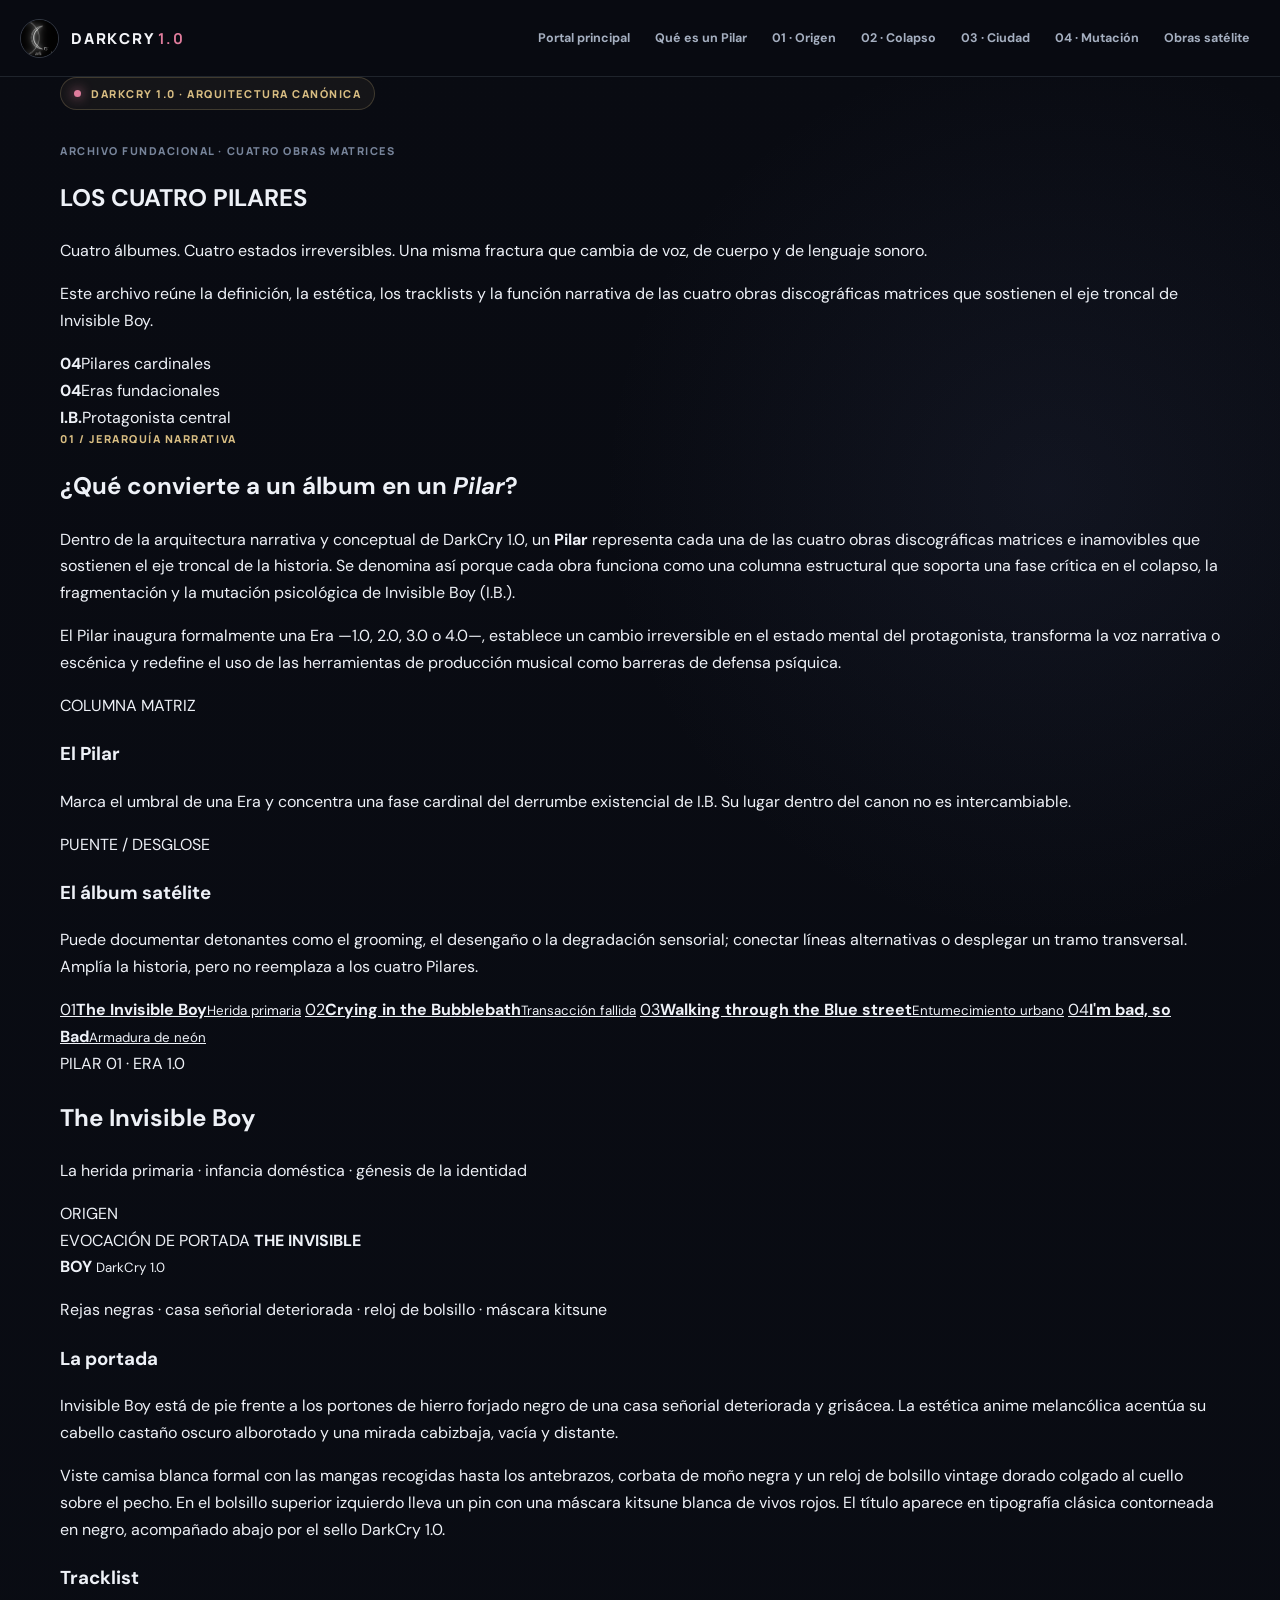
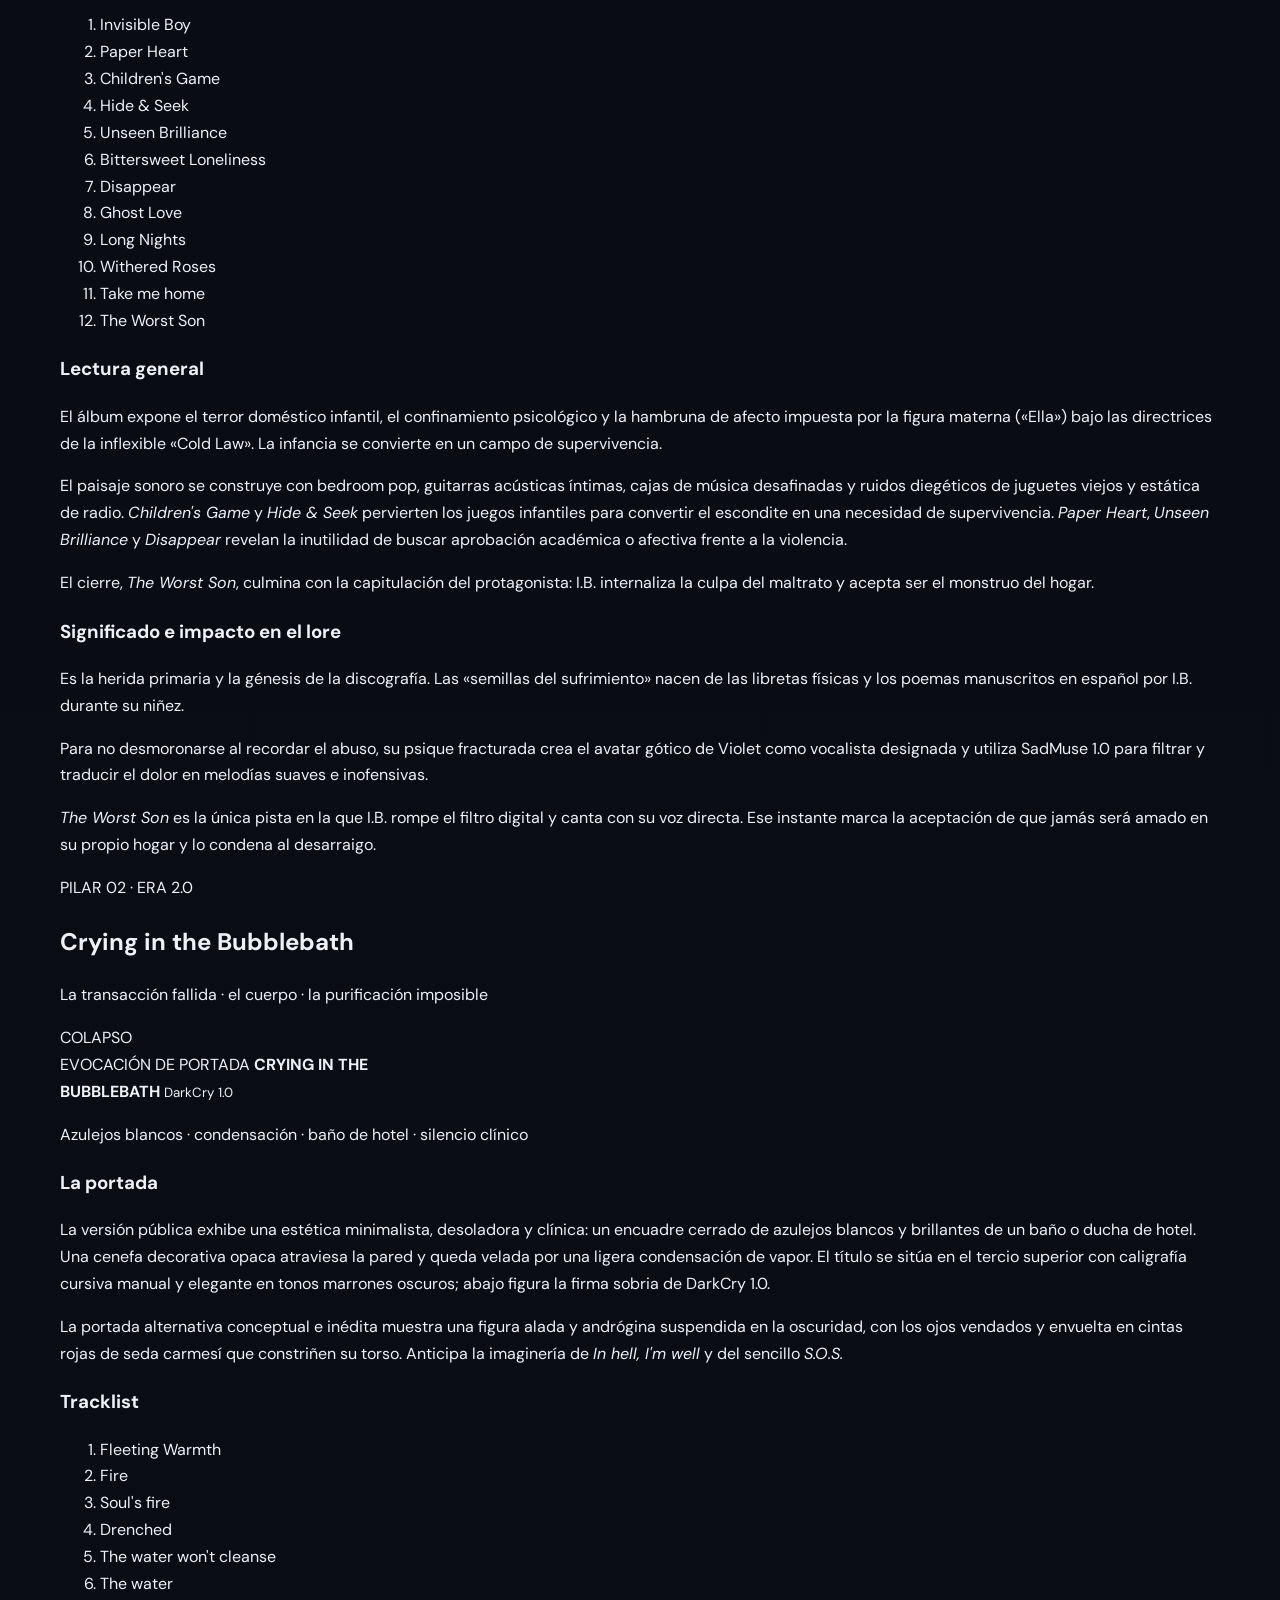
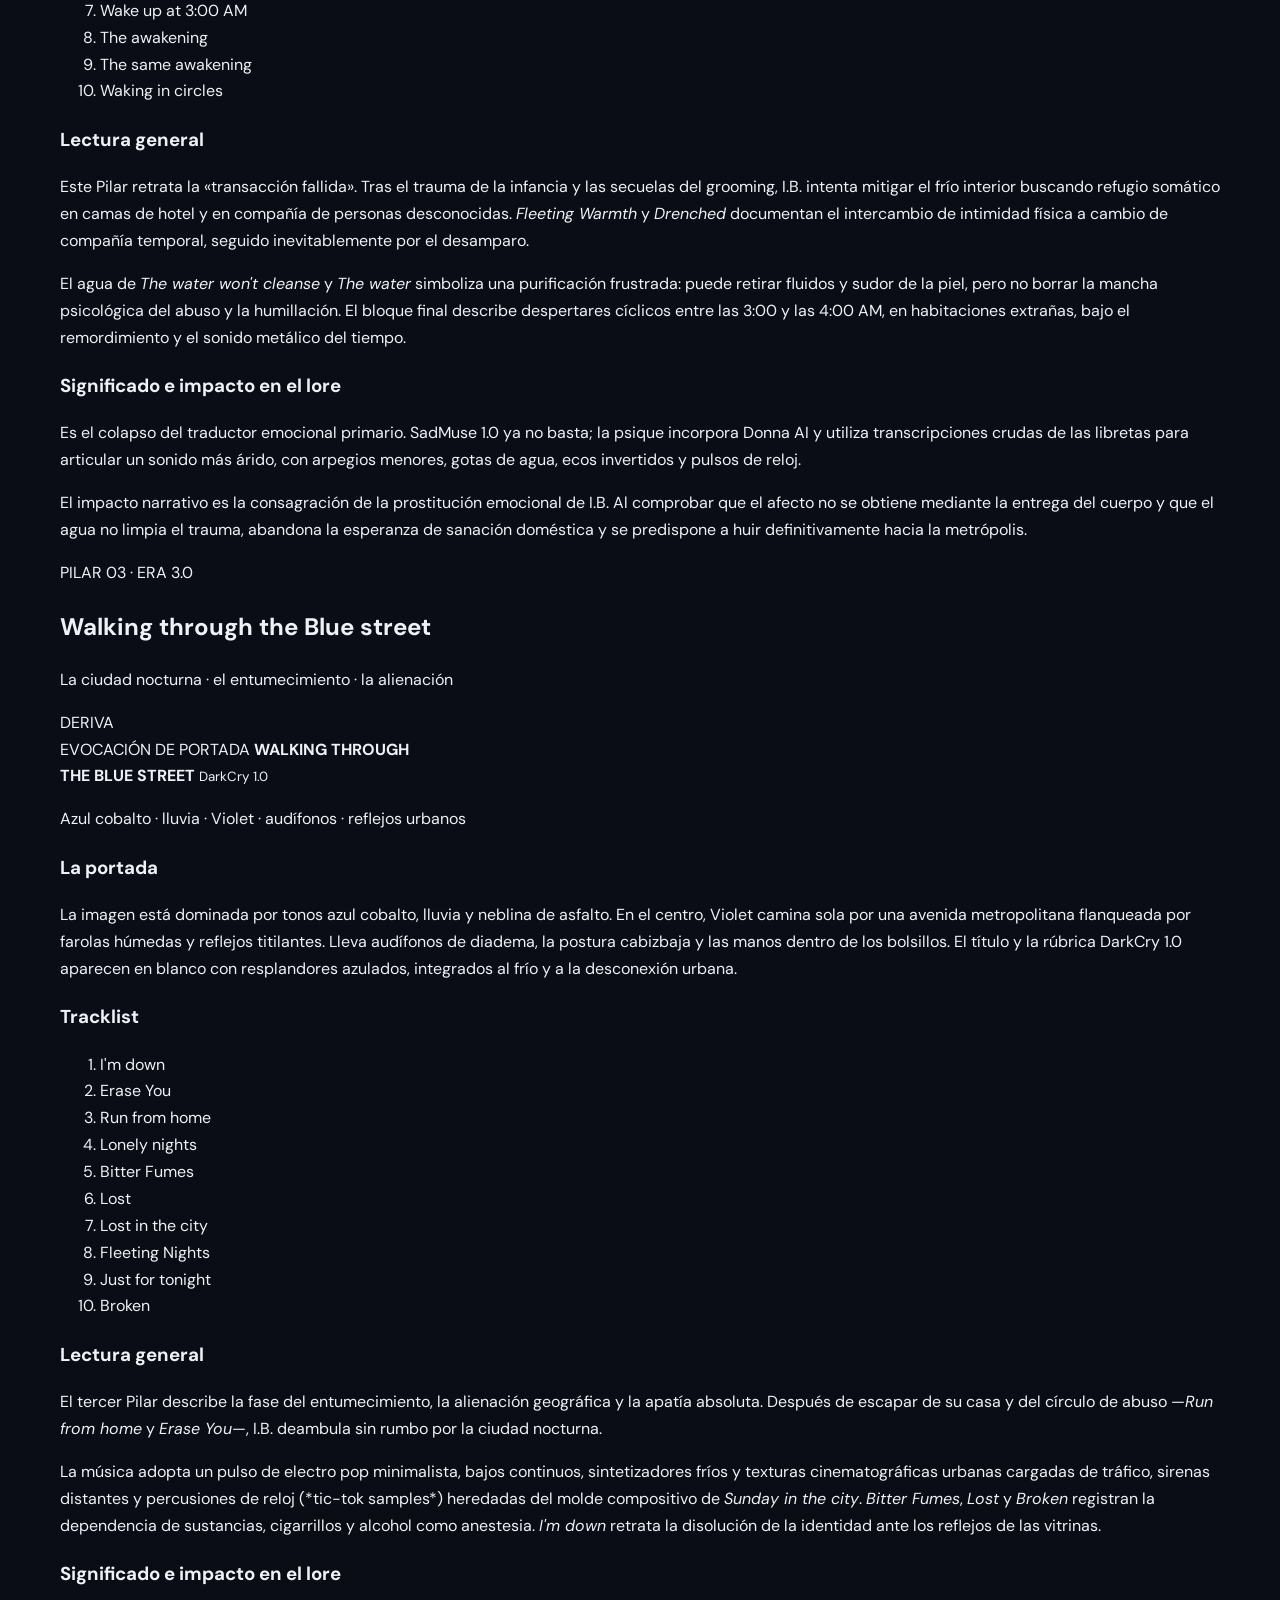
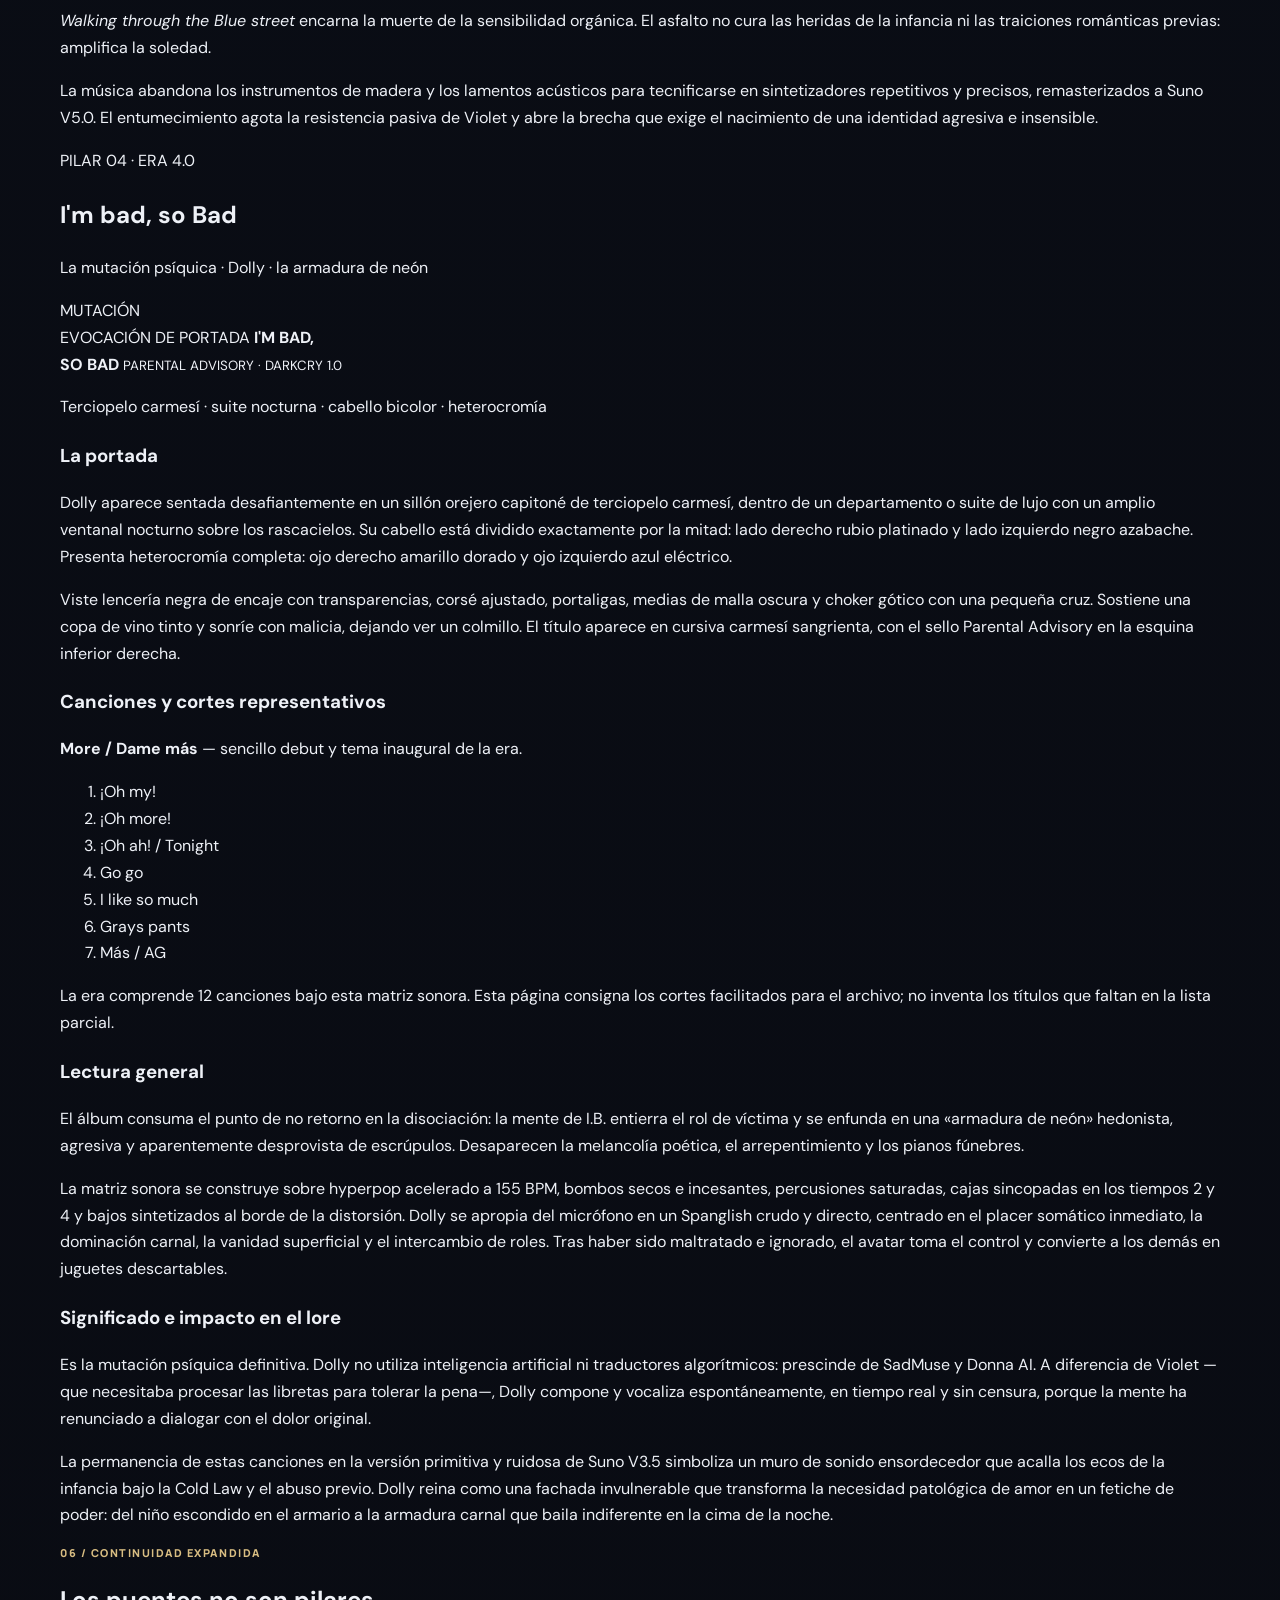
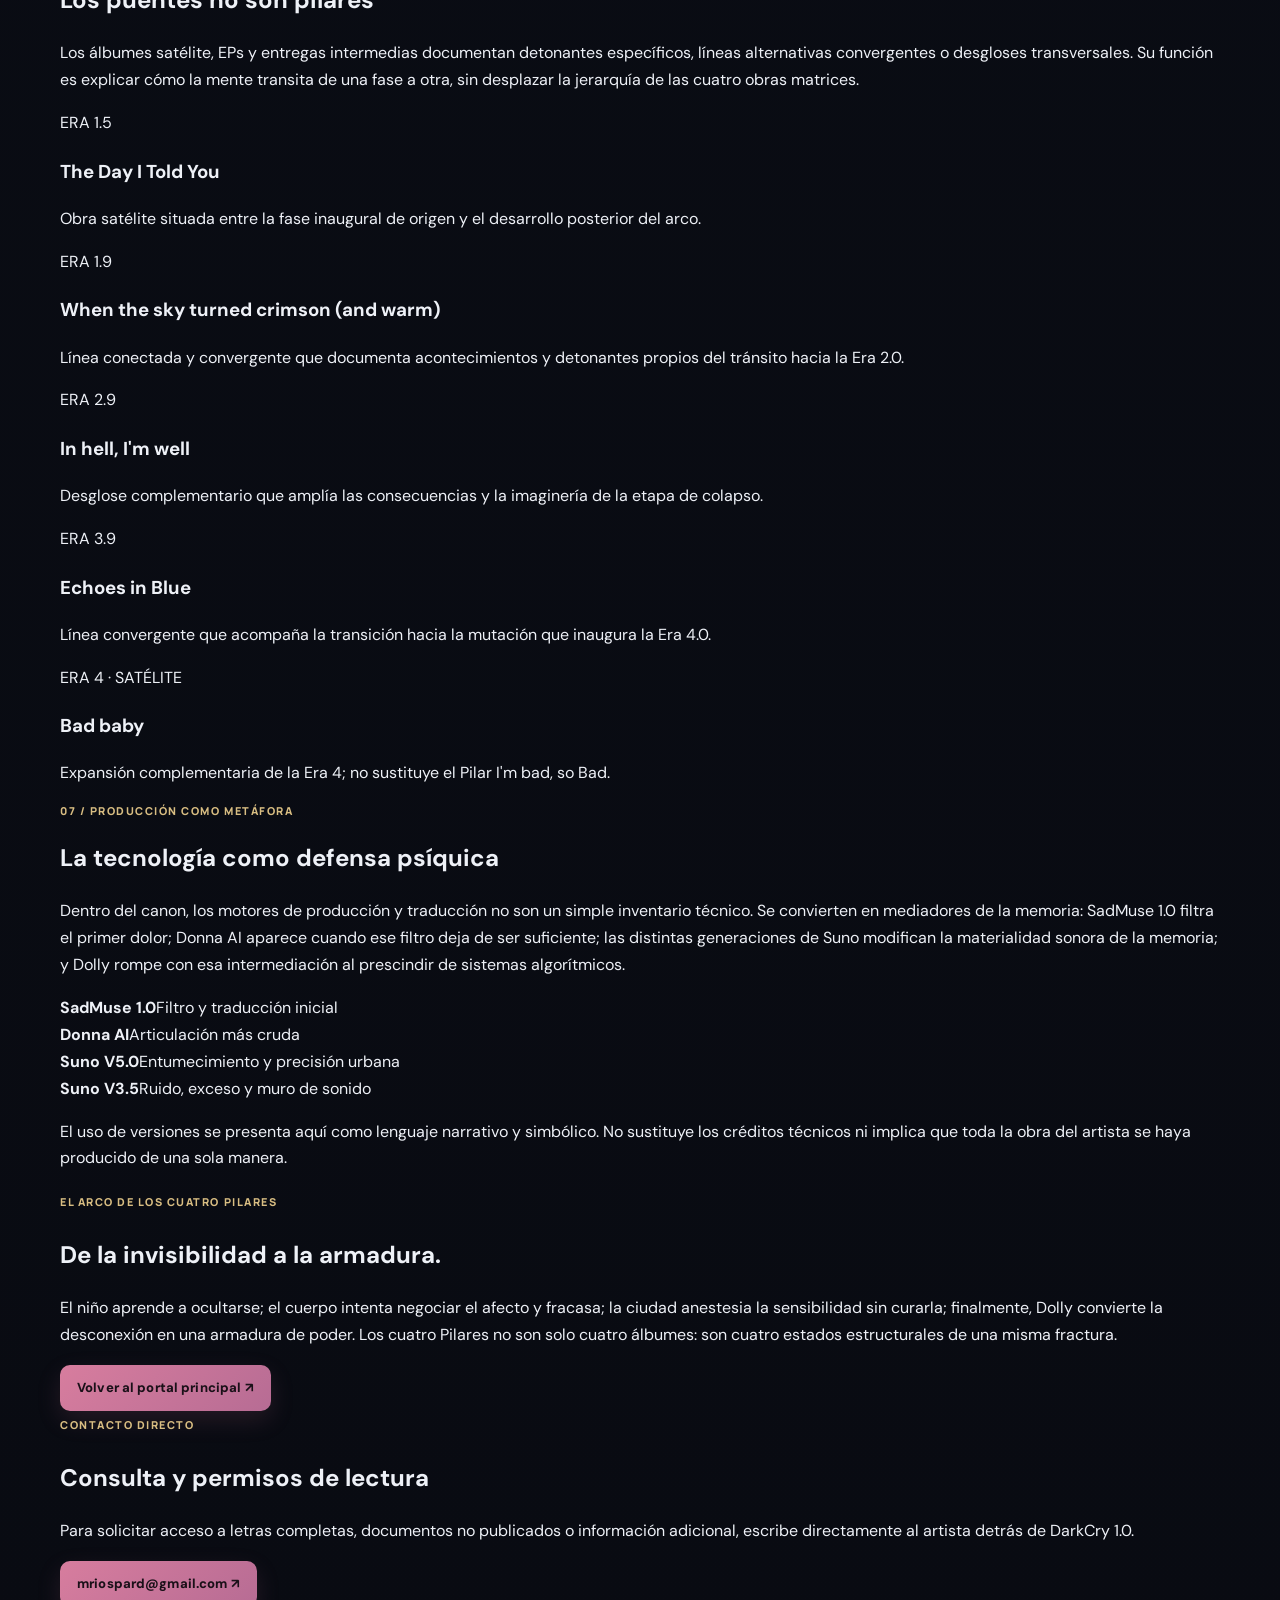
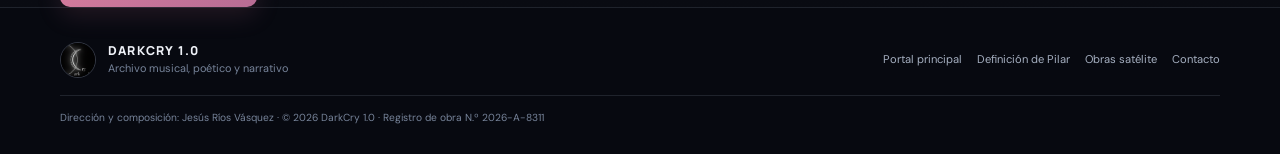
==== pilares.html @ 600b0dcd "Publish detailed editorial archive of the four DarkCry pillars" ====
<!doctype html>
<html lang="es">
<head>
  <meta charset="utf-8">
  <meta name="viewport" content="width=device-width, initial-scale=1">
  <meta name="theme-color" content="#090b12">
  <title>Los cuatro Pilares — DarkCry 1.0</title>
  <meta name="description" content="Archivo canónico de los cuatro Pilares de DarkCry 1.0: The Invisible Boy, Crying in the Bubblebath, Walking through the Blue street e I'm bad, so Bad.">
  <meta name="author" content="DarkCry 1.0">
  <meta name="robots" content="index, follow">
  <link rel="canonical" href="https://darkcry10.github.io/pilares.html">
  <link rel="icon" type="image/png" href="assets/DCX Logo.png">
  <link rel="preconnect" href="https://fonts.googleapis.com">
  <link rel="preconnect" href="https://fonts.gstatic.com" crossorigin>
  <link href="https://fonts.googleapis.com/css2?family=DM+Sans:wght@400;500;600;700&family=Manrope:wght@400;500;600;700;800&family=Playfair+Display:wght@500;600;700&display=swap" rel="stylesheet">
  <link rel="stylesheet" href="styles.css">
</head>
<body class="pillars-document">
  <a class="skip-link" href="#contenido">Saltar al contenido</a>
  <header class="site-header">
    <div class="site-header__inner">
      <a class="brand" href="index.html#inicio" aria-label="DarkCry 1.0 — inicio">
        <img src="assets/DCX Logo.png" alt="" class="brand__mark">
        <span class="brand__wordmark">DARKCRY <strong>1.0</strong></span>
      </a>
      <nav class="site-nav pillars-nav" aria-label="Navegación de los Pilares">
        <a href="index.html">Portal principal</a>
        <a href="#definicion">Qué es un Pilar</a>
        <a href="#pilar-01">01 · Origen</a>
        <a href="#pilar-02">02 · Colapso</a>
        <a href="#pilar-03">03 · Ciudad</a>
        <a href="#pilar-04">04 · Mutación</a>
        <a href="#satellites">Obras satélite</a>
      </nav>
    </div>
  </header>

  <main id="contenido">
    <section class="pillars-hero">
      <div class="page-shell">
        <div class="eyebrow"><span class="eyebrow__dot"></span> DARKCRY 1.0 · ARQUITECTURA CANÓNICA</div>
        <p class="hero__overline">ARCHIVO FUNDACIONAL · CUATRO OBRAS MATRICES</p>
        <h1>LOS CUATRO <span>PILARES</span></h1>
        <p class="pillars-hero__lead">Cuatro álbumes. Cuatro estados irreversibles. Una misma fractura que cambia de voz, de cuerpo y de lenguaje sonoro.</p>
        <p class="pillars-hero__sub">Este archivo reúne la definición, la estética, los tracklists y la función narrativa de las cuatro obras discográficas matrices que sostienen el eje troncal de Invisible Boy.</p>
        <div class="pillars-hero__stats">
          <div><strong>04</strong><span>Pilares cardinales</span></div>
          <div><strong>04</strong><span>Eras fundacionales</span></div>
          <div><strong>I.B.</strong><span>Protagonista central</span></div>
        </div>
      </div>
    </section>

    <div class="page-shell">
      <section class="pillar-definition" id="definicion">
        <div class="section-kicker">01 / JERARQUÍA NARRATIVA</div>
        <div class="pillar-definition__grid">
          <div>
            <h2>¿Qué convierte a un álbum en un <em>Pilar</em>?</h2>
          </div>
          <div>
            <p>Dentro de la arquitectura narrativa y conceptual de DarkCry 1.0, un <strong>Pilar</strong> representa cada una de las cuatro obras discográficas matrices e inamovibles que sostienen el eje troncal de la historia. Se denomina así porque cada obra funciona como una columna estructural que soporta una fase crítica en el colapso, la fragmentación y la mutación psicológica de Invisible Boy (I.B.).</p>
            <p>El Pilar inaugura formalmente una Era —1.0, 2.0, 3.0 o 4.0—, establece un cambio irreversible en el estado mental del protagonista, transforma la voz narrativa o escénica y redefine el uso de las herramientas de producción musical como barreras de defensa psíquica.</p>
          </div>
        </div>
        <div class="pillar-definition__comparison">
          <article>
            <span class="pillar-tag">COLUMNA MATRIZ</span>
            <h3>El Pilar</h3>
            <p>Marca el umbral de una Era y concentra una fase cardinal del derrumbe existencial de I.B. Su lugar dentro del canon no es intercambiable.</p>
          </article>
          <article>
            <span class="pillar-tag pillar-tag--muted">PUENTE / DESGLOSE</span>
            <h3>El álbum satélite</h3>
            <p>Puede documentar detonantes como el grooming, el desengaño o la degradación sensorial; conectar líneas alternativas o desplegar un tramo transversal. Amplía la historia, pero no reemplaza a los cuatro Pilares.</p>
          </article>
        </div>
      </section>

      <nav class="pillar-index" aria-label="Índice de los cuatro Pilares">
        <a href="#pilar-01"><span>01</span><strong>The Invisible Boy</strong><small>Herida primaria</small></a>
        <a href="#pilar-02"><span>02</span><strong>Crying in the Bubblebath</strong><small>Transacción fallida</small></a>
        <a href="#pilar-03"><span>03</span><strong>Walking through the Blue street</strong><small>Entumecimiento urbano</small></a>
        <a href="#pilar-04"><span>04</span><strong>I'm bad, so Bad</strong><small>Armadura de neón</small></a>
      </nav>

      <section class="pillar-entry pillar-entry--one" id="pilar-01">
        <div class="pillar-entry__head">
          <div><span class="pillar-entry__number">PILAR 01 · ERA 1.0</span><h2>The Invisible Boy</h2><p>La herida primaria · infancia doméstica · génesis de la identidad</p></div>
          <span class="pillar-entry__stamp">ORIGEN</span>
        </div>
        <div class="pillar-entry__grid">
          <div class="pillar-cover-evocation pillar-cover-evocation--one">
            <span>EVOCACIÓN DE PORTADA</span>
            <strong>THE INVISIBLE<br>BOY</strong>
            <small>DarkCry 1.0</small>
            <p>Rejas negras · casa señorial deteriorada · reloj de bolsillo · máscara kitsune</p>
          </div>
          <div class="pillar-entry__copy">
            <h3>La portada</h3>
            <p>Invisible Boy está de pie frente a los portones de hierro forjado negro de una casa señorial deteriorada y grisácea. La estética anime melancólica acentúa su cabello castaño oscuro alborotado y una mirada cabizbaja, vacía y distante.</p>
            <p>Viste camisa blanca formal con las mangas recogidas hasta los antebrazos, corbata de moño negra y un reloj de bolsillo vintage dorado colgado al cuello sobre el pecho. En el bolsillo superior izquierdo lleva un pin con una máscara kitsune blanca de vivos rojos. El título aparece en tipografía clásica contorneada en negro, acompañado abajo por el sello DarkCry 1.0.</p>
            <h3>Tracklist</h3>
            <ol class="pillar-tracklist">
              <li>Invisible Boy</li><li>Paper Heart</li><li>Children's Game</li><li>Hide &amp; Seek</li>
              <li>Unseen Brilliance</li><li>Bittersweet Loneliness</li><li>Disappear</li><li>Ghost Love</li>
              <li>Long Nights</li><li>Withered Roses</li><li>Take me home</li><li>The Worst Son</li>
            </ol>
          </div>
        </div>
        <div class="pillar-reading-grid">
          <article><h3>Lectura general</h3>
            <p>El álbum expone el terror doméstico infantil, el confinamiento psicológico y la hambruna de afecto impuesta por la figura materna («Ella») bajo las directrices de la inflexible «Cold Law». La infancia se convierte en un campo de supervivencia.</p>
            <p>El paisaje sonoro se construye con bedroom pop, guitarras acústicas íntimas, cajas de música desafinadas y ruidos diegéticos de juguetes viejos y estática de radio. <em>Children's Game</em> y <em>Hide &amp; Seek</em> pervierten los juegos infantiles para convertir el escondite en una necesidad de supervivencia. <em>Paper Heart</em>, <em>Unseen Brilliance</em> y <em>Disappear</em> revelan la inutilidad de buscar aprobación académica o afectiva frente a la violencia.</p>
            <p>El cierre, <em>The Worst Son</em>, culmina con la capitulación del protagonista: I.B. internaliza la culpa del maltrato y acepta ser el monstruo del hogar.</p>
          </article>
          <article class="pillar-impact"><h3>Significado e impacto en el lore</h3>
            <p>Es la herida primaria y la génesis de la discografía. Las «semillas del sufrimiento» nacen de las libretas físicas y los poemas manuscritos en español por I.B. durante su niñez.</p>
            <p>Para no desmoronarse al recordar el abuso, su psique fracturada crea el avatar gótico de Violet como vocalista designada y utiliza SadMuse 1.0 para filtrar y traducir el dolor en melodías suaves e inofensivas.</p>
            <p><em>The Worst Son</em> es la única pista en la que I.B. rompe el filtro digital y canta con su voz directa. Ese instante marca la aceptación de que jamás será amado en su propio hogar y lo condena al desarraigo.</p>
          </article>
        </div>
      </section>

      <section class="pillar-entry pillar-entry--two" id="pilar-02">
        <div class="pillar-entry__head">
          <div><span class="pillar-entry__number">PILAR 02 · ERA 2.0</span><h2>Crying in the Bubblebath</h2><p>La transacción fallida · el cuerpo · la purificación imposible</p></div>
          <span class="pillar-entry__stamp">COLAPSO</span>
        </div>
        <div class="pillar-entry__grid">
          <div class="pillar-cover-evocation pillar-cover-evocation--two">
            <span>EVOCACIÓN DE PORTADA</span>
            <strong>CRYING IN THE<br>BUBBLEBATH</strong>
            <small>DarkCry 1.0</small>
            <p>Azulejos blancos · condensación · baño de hotel · silencio clínico</p>
          </div>
          <div class="pillar-entry__copy">
            <h3>La portada</h3>
            <p>La versión pública exhibe una estética minimalista, desoladora y clínica: un encuadre cerrado de azulejos blancos y brillantes de un baño o ducha de hotel. Una cenefa decorativa opaca atraviesa la pared y queda velada por una ligera condensación de vapor. El título se sitúa en el tercio superior con caligrafía cursiva manual y elegante en tonos marrones oscuros; abajo figura la firma sobria de DarkCry 1.0.</p>
            <p>La portada alternativa conceptual e inédita muestra una figura alada y andrógina suspendida en la oscuridad, con los ojos vendados y envuelta en cintas rojas de seda carmesí que constriñen su torso. Anticipa la imaginería de <em>In hell, I'm well</em> y del sencillo <em>S.O.S.</em></p>
            <h3>Tracklist</h3>
            <ol class="pillar-tracklist">
              <li>Fleeting Warmth</li><li>Fire</li><li>Soul's fire</li><li>Drenched</li><li>The water won't cleanse</li>
              <li>The water</li><li>Wake up at 3:00 AM</li><li>The awakening</li><li>The same awakening</li><li>Waking in circles</li>
            </ol>
          </div>
        </div>
        <div class="pillar-reading-grid">
          <article><h3>Lectura general</h3>
            <p>Este Pilar retrata la «transacción fallida». Tras el trauma de la infancia y las secuelas del grooming, I.B. intenta mitigar el frío interior buscando refugio somático en camas de hotel y en compañía de personas desconocidas. <em>Fleeting Warmth</em> y <em>Drenched</em> documentan el intercambio de intimidad física a cambio de compañía temporal, seguido inevitablemente por el desamparo.</p>
            <p>El agua de <em>The water won't cleanse</em> y <em>The water</em> simboliza una purificación frustrada: puede retirar fluidos y sudor de la piel, pero no borrar la mancha psicológica del abuso y la humillación. El bloque final describe despertares cíclicos entre las 3:00 y las 4:00 AM, en habitaciones extrañas, bajo el remordimiento y el sonido metálico del tiempo.</p>
          </article>
          <article class="pillar-impact"><h3>Significado e impacto en el lore</h3>
            <p>Es el colapso del traductor emocional primario. SadMuse 1.0 ya no basta; la psique incorpora Donna AI y utiliza transcripciones crudas de las libretas para articular un sonido más árido, con arpegios menores, gotas de agua, ecos invertidos y pulsos de reloj.</p>
            <p>El impacto narrativo es la consagración de la prostitución emocional de I.B. Al comprobar que el afecto no se obtiene mediante la entrega del cuerpo y que el agua no limpia el trauma, abandona la esperanza de sanación doméstica y se predispone a huir definitivamente hacia la metrópolis.</p>
          </article>
        </div>
      </section>

      <section class="pillar-entry pillar-entry--three" id="pilar-03">
        <div class="pillar-entry__head">
          <div><span class="pillar-entry__number">PILAR 03 · ERA 3.0</span><h2>Walking through the Blue street</h2><p>La ciudad nocturna · el entumecimiento · la alienación</p></div>
          <span class="pillar-entry__stamp">DERIVA</span>
        </div>
        <div class="pillar-entry__grid">
          <div class="pillar-cover-evocation pillar-cover-evocation--three">
            <span>EVOCACIÓN DE PORTADA</span>
            <strong>WALKING THROUGH<br>THE BLUE STREET</strong>
            <small>DarkCry 1.0</small>
            <p>Azul cobalto · lluvia · Violet · audífonos · reflejos urbanos</p>
          </div>
          <div class="pillar-entry__copy">
            <h3>La portada</h3>
            <p>La imagen está dominada por tonos azul cobalto, lluvia y neblina de asfalto. En el centro, Violet camina sola por una avenida metropolitana flanqueada por farolas húmedas y reflejos titilantes. Lleva audífonos de diadema, la postura cabizbaja y las manos dentro de los bolsillos. El título y la rúbrica DarkCry 1.0 aparecen en blanco con resplandores azulados, integrados al frío y a la desconexión urbana.</p>
            <h3>Tracklist</h3>
            <ol class="pillar-tracklist">
              <li>I'm down</li><li>Erase You</li><li>Run from home</li><li>Lonely nights</li><li>Bitter Fumes</li>
              <li>Lost</li><li>Lost in the city</li><li>Fleeting Nights</li><li>Just for tonight</li><li>Broken</li>
            </ol>
          </div>
        </div>
        <div class="pillar-reading-grid">
          <article><h3>Lectura general</h3>
            <p>El tercer Pilar describe la fase del entumecimiento, la alienación geográfica y la apatía absoluta. Después de escapar de su casa y del círculo de abuso —<em>Run from home</em> y <em>Erase You</em>—, I.B. deambula sin rumbo por la ciudad nocturna.</p>
            <p>La música adopta un pulso de electro pop minimalista, bajos continuos, sintetizadores fríos y texturas cinematográficas urbanas cargadas de tráfico, sirenas distantes y percusiones de reloj (*tic-tok samples*) heredadas del molde compositivo de <em>Sunday in the city</em>. <em>Bitter Fumes</em>, <em>Lost</em> y <em>Broken</em> registran la dependencia de sustancias, cigarrillos y alcohol como anestesia. <em>I'm down</em> retrata la disolución de la identidad ante los reflejos de las vitrinas.</p>
          </article>
          <article class="pillar-impact"><h3>Significado e impacto en el lore</h3>
            <p><em>Walking through the Blue street</em> encarna la muerte de la sensibilidad orgánica. El asfalto no cura las heridas de la infancia ni las traiciones románticas previas: amplifica la soledad.</p>
            <p>La música abandona los instrumentos de madera y los lamentos acústicos para tecnificarse en sintetizadores repetitivos y precisos, remasterizados a Suno V5.0. El entumecimiento agota la resistencia pasiva de Violet y abre la brecha que exige el nacimiento de una identidad agresiva e insensible.</p>
          </article>
        </div>
      </section>

      <section class="pillar-entry pillar-entry--four" id="pilar-04">
        <div class="pillar-entry__head">
          <div><span class="pillar-entry__number">PILAR 04 · ERA 4.0</span><h2>I'm bad, so Bad</h2><p>La mutación psíquica · Dolly · la armadura de neón</p></div>
          <span class="pillar-entry__stamp">MUTACIÓN</span>
        </div>
        <div class="pillar-entry__grid">
          <div class="pillar-cover-evocation pillar-cover-evocation--four">
            <span>EVOCACIÓN DE PORTADA</span>
            <strong>I'M BAD,<br>SO BAD</strong>
            <small>PARENTAL ADVISORY · DARKCRY 1.0</small>
            <p>Terciopelo carmesí · suite nocturna · cabello bicolor · heterocromía</p>
          </div>
          <div class="pillar-entry__copy">
            <h3>La portada</h3>
            <p>Dolly aparece sentada desafiantemente en un sillón orejero capitoné de terciopelo carmesí, dentro de un departamento o suite de lujo con un amplio ventanal nocturno sobre los rascacielos. Su cabello está dividido exactamente por la mitad: lado derecho rubio platinado y lado izquierdo negro azabache. Presenta heterocromía completa: ojo derecho amarillo dorado y ojo izquierdo azul eléctrico.</p>
            <p>Viste lencería negra de encaje con transparencias, corsé ajustado, portaligas, medias de malla oscura y choker gótico con una pequeña cruz. Sostiene una copa de vino tinto y sonríe con malicia, dejando ver un colmillo. El título aparece en cursiva carmesí sangrienta, con el sello Parental Advisory en la esquina inferior derecha.</p>
            <h3>Canciones y cortes representativos</h3>
            <p><strong>More / Dame más</strong> — sencillo debut y tema inaugural de la era.</p>
            <ol class="pillar-tracklist">
              <li>¡Oh my!</li><li>¡Oh more!</li><li>¡Oh ah! / Tonight</li><li>Go go</li>
              <li>I like so much</li><li>Grays pants</li><li>Más / AG</li>
            </ol>
            <p class="pillar-integrity">La era comprende 12 canciones bajo esta matriz sonora. Esta página consigna los cortes facilitados para el archivo; no inventa los títulos que faltan en la lista parcial.</p>
          </div>
        </div>
        <div class="pillar-reading-grid">
          <article><h3>Lectura general</h3>
            <p>El álbum consuma el punto de no retorno en la disociación: la mente de I.B. entierra el rol de víctima y se enfunda en una «armadura de neón» hedonista, agresiva y aparentemente desprovista de escrúpulos. Desaparecen la melancolía poética, el arrepentimiento y los pianos fúnebres.</p>
            <p>La matriz sonora se construye sobre hyperpop acelerado a 155 BPM, bombos secos e incesantes, percusiones saturadas, cajas sincopadas en los tiempos 2 y 4 y bajos sintetizados al borde de la distorsión. Dolly se apropia del micrófono en un Spanglish crudo y directo, centrado en el placer somático inmediato, la dominación carnal, la vanidad superficial y el intercambio de roles. Tras haber sido maltratado e ignorado, el avatar toma el control y convierte a los demás en juguetes descartables.</p>
          </article>
          <article class="pillar-impact"><h3>Significado e impacto en el lore</h3>
            <p>Es la mutación psíquica definitiva. Dolly no utiliza inteligencia artificial ni traductores algorítmicos: prescinde de SadMuse y Donna AI. A diferencia de Violet —que necesitaba procesar las libretas para tolerar la pena—, Dolly compone y vocaliza espontáneamente, en tiempo real y sin censura, porque la mente ha renunciado a dialogar con el dolor original.</p>
            <p>La permanencia de estas canciones en la versión primitiva y ruidosa de Suno V3.5 simboliza un muro de sonido ensordecedor que acalla los ecos de la infancia bajo la Cold Law y el abuso previo. Dolly reina como una fachada invulnerable que transforma la necesidad patológica de amor en un fetiche de poder: del niño escondido en el armario a la armadura carnal que baila indiferente en la cima de la noche.</p>
          </article>
        </div>
      </section>

      <section class="satellite-section" id="satellites">
        <div class="section-kicker">06 / CONTINUIDAD EXPANDIDA</div>
        <h2>Los puentes no son pilares</h2>
        <p>Los álbumes satélite, EPs y entregas intermedias documentan detonantes específicos, líneas alternativas convergentes o desgloses transversales. Su función es explicar cómo la mente transita de una fase a otra, sin desplazar la jerarquía de las cuatro obras matrices.</p>
        <div class="satellite-grid">
          <article><span>ERA 1.5</span><h3>The Day I Told You</h3><p>Obra satélite situada entre la fase inaugural de origen y el desarrollo posterior del arco.</p></article>
          <article><span>ERA 1.9</span><h3>When the sky turned crimson (and warm)</h3><p>Línea conectada y convergente que documenta acontecimientos y detonantes propios del tránsito hacia la Era 2.0.</p></article>
          <article><span>ERA 2.9</span><h3>In hell, I'm well</h3><p>Desglose complementario que amplía las consecuencias y la imaginería de la etapa de colapso.</p></article>
          <article><span>ERA 3.9</span><h3>Echoes in Blue</h3><p>Línea convergente que acompaña la transición hacia la mutación que inaugura la Era 4.0.</p></article>
          <article><span>ERA 4 · SATÉLITE</span><h3>Bad baby</h3><p>Expansión complementaria de la Era 4; no sustituye el Pilar I'm bad, so Bad.</p></article>
        </div>
      </section>

      <section class="technology-section">
        <div class="section-kicker">07 / PRODUCCIÓN COMO METÁFORA</div>
        <h2>La tecnología como defensa psíquica</h2>
        <p>Dentro del canon, los motores de producción y traducción no son un simple inventario técnico. Se convierten en mediadores de la memoria: SadMuse 1.0 filtra el primer dolor; Donna AI aparece cuando ese filtro deja de ser suficiente; las distintas generaciones de Suno modifican la materialidad sonora de la memoria; y Dolly rompe con esa intermediación al prescindir de sistemas algorítmicos.</p>
        <div class="technology-line">
          <div><strong>SadMuse 1.0</strong><span>Filtro y traducción inicial</span></div>
          <div><strong>Donna AI</strong><span>Articulación más cruda</span></div>
          <div><strong>Suno V5.0</strong><span>Entumecimiento y precisión urbana</span></div>
          <div><strong>Suno V3.5</strong><span>Ruido, exceso y muro de sonido</span></div>
        </div>
        <p class="technology-note">El uso de versiones se presenta aquí como lenguaje narrativo y simbólico. No sustituye los créditos técnicos ni implica que toda la obra del artista se haya producido de una sola manera.</p>
      </section>

      <section class="pillars-conclusion">
        <span class="section-kicker">EL ARCO DE LOS CUATRO PILARES</span>
        <h2>De la invisibilidad a la armadura.</h2>
        <p>El niño aprende a ocultarse; el cuerpo intenta negociar el afecto y fracasa; la ciudad anestesia la sensibilidad sin curarla; finalmente, Dolly convierte la desconexión en una armadura de poder. Los cuatro Pilares no son solo cuatro álbumes: son cuatro estados estructurales de una misma fractura.</p>
        <a class="button button--primary" href="index.html#cronologia">Volver al portal principal ↗</a>
      </section>

      <section class="pillar-contact">
        <div><span class="section-kicker">CONTACTO DIRECTO</span><h2>Consulta y permisos de lectura</h2><p>Para solicitar acceso a letras completas, documentos no publicados o información adicional, escribe directamente al artista detrás de DarkCry 1.0.</p></div>
        <a class="button button--primary" href="mailto:mriospard@gmail.com?subject=Consulta%20sobre%20DarkCry%201.0">mriospard@gmail.com ↗</a>
      </section>
    </div>
  </main>
  <footer class="site-footer">
    <div class="page-shell site-footer__inner">
      <div class="site-footer__brand"><img src="assets/DCX Logo.png" alt="" class="site-footer__mark"><div><strong>DARKCRY 1.0</strong><span>Archivo musical, poético y narrativo</span></div></div>
      <nav class="site-footer__links" aria-label="Enlaces del pie de página"><a href="index.html">Portal principal</a><a href="#definicion">Definición de Pilar</a><a href="#satellites">Obras satélite</a><a href="mailto:mriospard@gmail.com">Contacto</a></nav>
      <p class="site-footer__legal">Dirección y composición: Jesús Ríos Vásquez · © 2026 DarkCry 1.0 · Registro de obra N.º 2026-A-8311</p>
    </div>
  </footer>
</body>
</html>
---- styles.css ----
:root {
  color-scheme: dark;
  --bg: #090b12;
  --bg-soft: #0f131e;
  --surface: #121827;
  --surface-2: #171f30;
  --surface-3: #1c2639;
  --line: rgba(190, 204, 229, .13);
  --line-strong: rgba(190, 204, 229, .24);
  --text: #eef1f7;
  --muted: #a5afc0;
  --quiet: #77849a;
  --rose: #df7c9c;
  --rose-soft: rgba(223, 124, 156, .12);
  --blue: #83a9dd;
  --blue-soft: rgba(131, 169, 221, .12);
  --gold: #d8bd82;
  --gold-soft: rgba(216, 189, 130, .13);
  --violet: #b39ae8;
  --accent-sepia: var(--gold);
  --accent-blue: var(--blue);
  --accent-pink: var(--rose);
  --accent-gold: #e4c88f;
  --violet-soft: rgba(179, 154, 232, .13);
  --radius: 18px;
  --radius-sm: 11px;
  --shadow: 0 22px 70px rgba(0, 0, 0, .28);
  --sans: "DM Sans", system-ui, sans-serif;
  --display: "Manrope", system-ui, sans-serif;
  --serif: "Playfair Display", Georgia, serif;
}

* { box-sizing: border-box; }
html { scroll-behavior: smooth; scroll-padding-top: 100px; }
body {
  margin: 0;
  background:
    radial-gradient(circle at 82% 6%, rgba(90, 103, 156, .10), transparent 28rem),
    linear-gradient(180deg, #090b12 0%, #0a0d15 48%, #090b12 100%);
  color: var(--text);
  font-family: var(--sans);
  font-size: 16px;
  line-height: 1.68;
  text-rendering: optimizeLegibility;
}
img { display: block; max-width: 100%; }
a { color: inherit; }
button, input { font: inherit; }
button { color: inherit; }
::selection { background: rgba(223, 124, 156, .32); color: white; }

.skip-link {
  position: fixed; top: 10px; left: 10px; z-index: 2000;
  padding: 10px 14px; background: white; color: #111827;
  border-radius: 8px; transform: translateY(-160%);
}
.skip-link:focus { transform: translateY(0); }

.page-shell { width: min(1160px, calc(100% - 48px)); margin-inline: auto; }
.site-header {
  position: sticky; top: 0; z-index: 1000;
  background: rgba(9, 11, 18, .88);
  backdrop-filter: blur(18px);
  border-bottom: 1px solid var(--line);
}
.site-header__inner {
  width: min(1240px, calc(100% - 40px));
  min-height: 76px; margin: 0 auto;
  display: flex; align-items: center; justify-content: space-between; gap: 28px;
}
.brand { display: inline-flex; align-items: center; gap: 12px; text-decoration: none; flex: 0 0 auto; }
.brand__mark { width: 39px; height: 39px; object-fit: cover; border-radius: 50%; border: 1px solid var(--line-strong); }
.brand__wordmark { font: 800 .94rem var(--display); letter-spacing: .12em; color: #f4f5f9; white-space: nowrap; }
.brand__wordmark strong { color: var(--rose); }
.site-nav { display: flex; align-items: center; justify-content: flex-end; flex-wrap: wrap; gap: 5px; }
.site-nav a {
  padding: 8px 10px; border-radius: 8px; color: var(--muted);
  text-decoration: none; font-size: .78rem; font-weight: 700;
  transition: color .18s ease, background .18s ease;
}
.site-nav a:hover, .site-nav a:focus-visible { color: var(--text); background: rgba(255,255,255,.06); outline: none; }
.menu-toggle {
  display: none; align-items: center; gap: 5px; border: 1px solid var(--line-strong);
  border-radius: 10px; background: var(--surface); padding: 8px 10px; cursor: pointer;
}
.menu-toggle span { display: none; }
.menu-toggle b { font-size: .78rem; }

.hero {
  min-height: 620px; position: relative; overflow: hidden;
  border-bottom: 1px solid var(--line);
  background:
    radial-gradient(ellipse at 76% 46%, rgba(126, 87, 149, .22), transparent 31rem),
    radial-gradient(ellipse at 16% 0%, rgba(105, 127, 173, .16), transparent 36rem),
    linear-gradient(135deg, #0c101b 0%, #111522 49%, #100e19 100%);
}
.hero__glow { position: absolute; border-radius: 50%; pointer-events: none; filter: blur(2px); }
.hero__glow--one { width: 390px; height: 390px; right: 9%; top: 8%; border: 1px solid rgba(216,189,130,.12); box-shadow: 0 0 90px rgba(179,154,232,.08) inset; }
.hero__glow--two { width: 180px; height: 180px; right: 24%; bottom: -85px; background: rgba(223,124,156,.08); filter: blur(50px); }
.hero__layout {
  min-height: 620px; display: grid; grid-template-columns: minmax(0, 1.1fr) minmax(320px, .8fr);
  gap: 70px; align-items: center; position: relative; z-index: 1; padding-block: 76px 82px;
}
.hero__copy { max-width: 690px; }
.eyebrow, .section-kicker, .hero__overline, .archive-card__eyebrow, .era-card__eyebrow {
  font: 800 .68rem var(--display); letter-spacing: .14em; text-transform: uppercase;
}
.eyebrow { display: inline-flex; align-items: center; gap: 10px; color: var(--gold); border: 1px solid rgba(216,189,130,.22); border-radius: 99px; padding: 8px 13px; background: rgba(216,189,130,.06); }
.eyebrow__dot { width: 7px; height: 7px; border-radius: 50%; background: var(--rose); box-shadow: 0 0 12px var(--rose); }
.hero__overline { margin: 33px 0 9px; color: var(--quiet); }
.hero h1 { font: 800 clamp(3.5rem, 8vw, 6.6rem)/.98 var(--display); letter-spacing: -.075em; margin: 0; color: #f4f3f7; }
.hero h1 span { color: var(--rose); }
.hero__tagline { color: var(--gold); font: italic 1.2rem/1.5 var(--serif); margin: 19px 0 15px; }
.hero__description { max-width: 620px; color: #b8c0ce; font-size: .98rem; line-height: 1.82; }
.hero__actions { display: flex; gap: 12px; flex-wrap: wrap; margin-top: 27px; }
.button {
  display: inline-flex; align-items: center; justify-content: center; gap: 10px;
  min-height: 46px; padding: 11px 17px; border-radius: 10px;
  text-decoration: none; font-size: .82rem; font-weight: 800; letter-spacing: .01em;
  transition: transform .18s ease, border-color .18s ease, background .18s ease;
}
.button:hover { transform: translateY(-2px); }
.button--primary { background: linear-gradient(135deg, #d77d9e, #b76c94); color: #1a1018; box-shadow: 0 9px 24px rgba(194, 105, 144, .15); }
.button--primary:hover { background: linear-gradient(135deg, #e596b1, #c47ba2); }
.button--quiet { border: 1px solid var(--line-strong); background: rgba(255,255,255,.025); color: var(--text); }
.button--quiet:hover { border-color: var(--gold); }
.hero__metrics { display: flex; flex-wrap: wrap; gap: 28px; margin-top: 39px; padding-top: 20px; border-top: 1px solid var(--line); }
.metric { display: flex; flex-direction: column; gap: 0; }
.metric strong { font: 800 1.55rem var(--display); color: #f4e2c2; letter-spacing: -.04em; }
.metric span { color: var(--quiet); font-size: .71rem; text-transform: uppercase; letter-spacing: .09em; font-weight: 700; }
.hero__art { display: flex; flex-direction: column; align-items: center; justify-content: center; min-width: 0; }
.hero__crest-frame {
  width: min(390px, 100%); position: relative; padding: 20px;
  border: 1px solid rgba(216,189,130,.22); border-radius: 26px;
  background: linear-gradient(145deg, rgba(255,255,255,.075), rgba(255,255,255,.018));
  box-shadow: var(--shadow); isolation: isolate;
}
.hero__crest-frame::before { content: ""; position: absolute; inset: 10px; border: 1px solid rgba(255,255,255,.07); border-radius: 19px; pointer-events: none; }
.hero__crest { width: 100%; border-radius: 13px; position: relative; z-index: 1; }
.hero__crest-halo { position: absolute; inset: 20%; border-radius: 50%; background: rgba(164, 146, 212, .16); filter: blur(50px); z-index: -1; }
.hero__art-caption { margin-top: 18px; max-width: 355px; text-align: center; }
.hero__art-caption span { color: var(--gold); font: 800 .66rem var(--display); letter-spacing: .16em; }
.hero__art-caption p { margin: 4px 0 0; color: var(--quiet); font-size: .78rem; }
.hero__bottom-line { position: absolute; bottom: 0; left: 0; width: 100%; height: 3px; background: linear-gradient(90deg, transparent, var(--rose), var(--blue), var(--gold), transparent); opacity: .65; }

.intro-band { padding: 83px 0 75px; border-bottom: 1px solid var(--line); }
.intro-band__grid { display: grid; grid-template-columns: minmax(260px, .78fr) minmax(0, 1.22fr); gap: 65px; align-items: start; }
.intro-band h2 { margin: 13px 0 0; font: 600 clamp(2.2rem, 4vw, 3.25rem)/1.13 var(--serif); letter-spacing: -.035em; }
.intro-band h2 em { color: var(--rose); font-weight: 500; }
.intro-band__text { border-left: 2px solid rgba(223,124,156,.42); padding-left: 23px; color: var(--muted); font-size: .95rem; line-height: 1.88; }
.intro-band__text p { margin: 0 0 13px; }
.intro-band__text strong { color: var(--text); }

.section { padding: 80px 0; border-bottom: 1px solid var(--line); }
.section-heading { display: flex; align-items: flex-end; justify-content: space-between; gap: 28px; margin-bottom: 30px; }
.section-kicker { color: var(--gold); margin-bottom: 9px; }
.section-heading h2 { margin: 0; font: 700 clamp(1.9rem, 3.5vw, 2.7rem)/1.16 var(--display); letter-spacing: -.055em; }
.section-heading p { max-width: 740px; margin: 12px 0 0; color: var(--muted); font-size: .91rem; line-height: 1.8; }
.section-index { flex: 0 0 auto; color: var(--quiet); font: 700 .67rem var(--display); letter-spacing: .14em; text-align: right; text-transform: uppercase; padding-bottom: 7px; }

/* Personajes */
.characters-grid { display: grid; grid-template-columns: repeat(4, minmax(0, 1fr)); gap: 15px; }
.character-card {
  min-width: 0; overflow: hidden; border: 1px solid var(--line); border-radius: 16px;
  background: linear-gradient(180deg, var(--surface-2), var(--surface));
  display: flex; flex-direction: column; transition: border-color .2s ease, transform .2s ease;
}
.character-card:hover { transform: translateY(-4px); border-color: var(--line-strong); }
.char-img-wrapper { height: 245px; overflow: hidden; position: relative; background: #111827; border-bottom: 2px solid var(--card-accent, var(--line)); }
.char-img { width: 100%; height: 100%; object-fit: cover; object-position: center 23%; transition: transform .35s ease; }
.character-card:hover .char-img { transform: scale(1.035); }
.char-body { padding: 17px 17px 19px; display: flex; flex-direction: column; flex: 1; }
.char-badge { color: var(--card-accent, var(--gold)); font: 800 .63rem var(--display); letter-spacing: .14em; text-transform: uppercase; margin-bottom: 7px; }
.char-name { margin: 0; font: 700 1.2rem var(--display); }
.char-role { margin: 4px 0 11px; color: #d4d9e3; font-size: .79rem; font-weight: 700; line-height: 1.45; }
.char-desc { margin: 0 0 13px; color: var(--muted); font-size: .79rem; line-height: 1.75; flex: 1; }
.char-traits { list-style: none; padding: 11px 0 0; margin: 0; border-top: 1px solid var(--line); color: var(--quiet); font-size: .72rem; line-height: 1.65; }
.char-traits li { margin: 0 0 4px; }

/* Cronología: reglas estrictas para mantener todos los textos horizontales y legibles. */
.chronology-section { position: relative; }
.chronology-note {
  display: grid; grid-template-columns: 34px 1fr; gap: 13px; align-items: start;
  margin: 0 0 23px; padding: 17px 19px; border: 1px solid rgba(216,189,130,.22);
  border-radius: 13px; background: rgba(216,189,130,.055);
}
.chronology-note__symbol { font: 1.6rem var(--serif); color: var(--gold); line-height: 1; }
.chronology-note p { margin: 0; color: #c2c9d5; font-size: .83rem; line-height: 1.72; }
.chronology-note strong { color: #f5dfb3; }
.era-grid { display: grid; grid-template-columns: repeat(2, minmax(0, 1fr)); gap: 17px; }
.era-card {
  writing-mode: horizontal-tb !important; text-orientation: mixed !important;
  transform: none !important; white-space: normal !important;
  display: flex; flex-direction: column; min-width: 0; overflow: hidden;
  padding: 22px; border: 1px solid var(--line); border-radius: var(--radius);
  background: linear-gradient(145deg, rgba(27,36,55,.92), rgba(15,20,32,.96));
}
.era-card--01 { border-top: 3px solid var(--gold); }
.era-card--02 { border-top: 3px solid var(--blue); }
.era-card--03 { border-top: 3px solid #799be2; }
.era-card--04 { border-top: 3px solid var(--rose); }
.era-card, .era-card * { writing-mode: horizontal-tb !important; text-orientation: mixed !important; transform: none !important; }
.era-card__top { display: flex; align-items: center; justify-content: space-between; flex-wrap: wrap; gap: 12px; margin-bottom: 15px; }
.era-card__number { color: rgba(255,255,255,.08); font: 800 2.45rem/.9 var(--display); letter-spacing: -.07em; }
.era-card__eyebrow { color: var(--gold); font-size: .59rem; }
.era-card h3 { margin: 0; font: 700 1.45rem/1.2 var(--display); overflow-wrap: anywhere; }
.era-card__subtitle { margin: 6px 0 10px; color: var(--rose); font-weight: 700; font-size: .76rem; letter-spacing: .04em; }
.era-card__description { margin: 0 0 18px; color: var(--muted); font-size: .82rem; line-height: 1.72; }
.era-card__albums { display: grid; grid-template-columns: repeat(2, minmax(0, 1fr)); gap: 10px; margin-top: auto; }
.era-album { display: grid; grid-template-columns: 23px minmax(0, 1fr); gap: 9px; min-width: 0; padding: 13px 12px; border: 1px solid var(--line); border-radius: 11px; background: rgba(7,10,17,.42); }
.era-album__index { color: var(--gold); font: 800 .72rem var(--display); padding-top: 3px; }
.era-album h4 { margin: 0; color: var(--text); font: 700 .84rem/1.35 var(--display); overflow-wrap: anywhere; }
.era-album p { margin: 5px 0 0; color: var(--quiet); font-size: .72rem; line-height: 1.55; overflow-wrap: anywhere; }
.chronology-footnote { display: flex; align-items: center; justify-content: space-between; flex-wrap: wrap; gap: 12px; padding-top: 17px; }
.chronology-footnote span { color: var(--quiet); font: 800 .62rem var(--display); letter-spacing: .14em; }
.chronology-footnote a { color: var(--blue); font-size: .79rem; font-weight: 700; text-decoration: none; }
.chronology-footnote a:hover { color: #c0d8ff; }

/* Archivos conectados */
.archive-grid { display: grid; grid-template-columns: repeat(3, minmax(0, 1fr)); gap: 14px; }
.archive-card {
  min-width: 0; display: flex; flex-direction: column; padding: 19px;
  border: 1px solid var(--line); border-radius: 15px; background: var(--surface);
}
.archive-card__top { display: flex; align-items: center; gap: 10px; margin-bottom: 13px; }
.archive-card__number { color: var(--quiet); font: 700 .7rem var(--display); }
.archive-card__eyebrow { color: var(--blue); font-size: .58rem; overflow-wrap: anywhere; }
.archive-card h3 { margin: 0 0 7px; font: 700 1.06rem/1.35 var(--display); overflow-wrap: anywhere; }
.archive-card__subtitle { margin: 0 0 9px; color: #d2d8e4; font-size: .78rem; font-weight: 700; line-height: 1.5; }
.archive-card__description { margin: 0 0 13px; color: var(--muted); font-size: .77rem; line-height: 1.75; flex: 1; }
.archive-card__relation { margin: auto 0 12px; color: var(--gold); font-size: .68rem; font-weight: 700; line-height: 1.5; }
.archive-card__links { display: flex; flex-wrap: wrap; gap: 7px; margin-top: auto; padding-top: 9px; border-top: 1px solid var(--line); }
.archive-card__links a { display: inline-flex; align-items: center; gap: 7px; padding: 7px 10px; border-radius: 8px; border: 1px solid var(--line-strong); color: var(--text); text-decoration: none; font-size: .69rem; font-weight: 800; }
.archive-card__links a:hover { border-color: var(--blue); color: #c8dcfa; }

/* Master Tape */
.master-section { background: radial-gradient(ellipse at 5% 50%, rgba(162,65,75,.08), transparent 30rem); }
.master-stamp { display: flex; align-items: center; gap: 12px; padding: 11px 14px; border: 1px solid rgba(223,124,156,.3); border-radius: 11px; color: var(--rose); flex: 0 0 auto; }
.master-stamp span { font: 800 1.35rem var(--display); }
.master-stamp small { font: 700 .58rem/1.35 var(--display); letter-spacing: .09em; }
.master-intro { display: flex; align-items: center; gap: 15px; padding: 14px 17px; margin-bottom: 18px; background: rgba(173,70,83,.07); border: 1px solid rgba(173,70,83,.17); border-radius: 11px; }
.master-intro p { margin: 0; color: var(--muted); font-size: .8rem; }
.master-intro strong { color: #e9b0b6; letter-spacing: .06em; }
.master-intro__signal { display: flex; gap: 3px; flex: 0 0 auto; align-items: end; height: 20px; }
.master-intro__signal span { width: 4px; border-radius: 3px; background: var(--rose); opacity: .75; }
.master-intro__signal span:nth-child(1) { height: 8px; }
.master-intro__signal span:nth-child(2) { height: 14px; }
.master-intro__signal span:nth-child(3) { height: 20px; }
.master-intro__signal span:nth-child(4) { height: 11px; }
.marker-grid { display: grid; grid-template-columns: repeat(3, minmax(0, 1fr)); gap: 14px; }
.marker-card { min-width: 0; padding: 18px; border-radius: 15px; border: 1px solid var(--line); border-top: 3px solid var(--rose); background: linear-gradient(180deg, rgba(133,45,57,.12), var(--surface) 38%); }
.marker-card--2 { border-top-color: var(--blue); background: linear-gradient(180deg, rgba(73,106,158,.12), var(--surface) 38%); }
.marker-card--3 { border-top-color: var(--gold); background: linear-gradient(180deg, rgba(160,128,68,.11), var(--surface) 38%); }
.marker-card__eyebrow { color: var(--gold); font: 800 .61rem var(--display); letter-spacing: .1em; text-transform: uppercase; }
.marker-card__header h3 { margin: 8px 0 14px; font: 700 1rem/1.4 var(--display); }
.marker-tracklist { padding: 0; margin: 0; list-style: none; display: flex; flex-direction: column; gap: 7px; }
.marker-track { display: grid; grid-template-columns: 28px minmax(0,1fr) 16px; gap: 9px; align-items: start; width: 100%; text-align: left; padding: 10px; border-radius: 9px; border: 1px solid var(--line); background: rgba(5,8,14,.42); cursor: pointer; }
.marker-track:hover { border-color: rgba(223,124,156,.42); background: rgba(223,124,156,.05); }
.marker-track__number { color: var(--gold); font: 800 .75rem var(--display); padding-top: 2px; }
.marker-track__body { display: flex; flex-direction: column; min-width: 0; gap: 3px; }
.marker-track__body strong { color: var(--text); font-size: .76rem; line-height: 1.4; overflow-wrap: anywhere; }
.marker-track__trope { color: var(--rose); font-size: .66rem; font-weight: 700; line-height: 1.45; }
.marker-track__description { color: var(--quiet); font-size: .66rem; line-height: 1.55; }
.marker-track__arrow { color: var(--quiet); font-size: .74rem; padding-top: 1px; }

/* Transmutación y Cold Law */
.concept-grid { display: grid; grid-template-columns: repeat(3, minmax(0,1fr)); gap: 13px; }
.motif-card { min-width: 0; padding: 18px; border-radius: 14px; border: 1px solid var(--line); background: var(--surface); }
.motif-card h4 { color: var(--gold); font: 700 1rem var(--display); margin: 0 0 9px; }
.motif-card p { color: var(--muted); font-size: .77rem; line-height: 1.75; margin: 0 0 9px; }
.motif-card p strong, .motif-card em { color: var(--text); }
.cold-law-block { display: grid; grid-template-columns: .72fr 1.28fr; gap: 25px; margin-top: 38px; padding-top: 30px; border-top: 1px solid var(--line); }
.cold-law-block__intro h3 { margin: 8px 0 9px; font: 700 1.45rem/1.25 var(--display); }
.cold-law-block__intro p { margin: 0; color: var(--muted); font-size: .82rem; }
.cold-law-grid { display: grid; grid-template-columns: repeat(2, minmax(0,1fr)); gap: 9px; }
.law-card { padding: 13px; border: 1px solid var(--line); border-radius: 10px; background: var(--surface); min-width: 0; }
.law-number { color: var(--rose); font: 800 .6rem var(--display); letter-spacing: .12em; margin-bottom: 5px; }
.law-rule { color: var(--text); font-size: .78rem; font-weight: 800; line-height: 1.45; margin-bottom: 5px; }
.law-lore { color: var(--quiet); font-size: .69rem; line-height: 1.55; }

/* Buscador y archivo lírico */
.archive-search-section { background: radial-gradient(ellipse at 85% 10%, rgba(78,108,161,.09), transparent 34rem); }
.archive-counts { display: flex; gap: 17px; flex: 0 0 auto; }
.archive-counts div { display: flex; flex-direction: column; align-items: flex-end; }
.archive-counts strong { font: 800 1.55rem var(--display); color: var(--gold); }
.archive-counts span { color: var(--quiet); font-size: .61rem; font-weight: 700; letter-spacing: .07em; text-transform: uppercase; }
.search-panel { padding: 19px; border: 1px solid var(--line); border-radius: 15px; background: var(--surface); margin-bottom: 16px; }
.search-panel label { display: block; margin-bottom: 8px; color: #d4d9e3; font-size: .74rem; font-weight: 800; }
.search-field { display: flex; align-items: center; gap: 11px; padding: 0 14px; border: 1px solid var(--line-strong); border-radius: 10px; background: #0b101a; }
.search-field span { color: var(--blue); font-size: 1.3rem; }
.search-field input { flex: 1; min-width: 0; height: 47px; outline: none; border: 0; background: transparent; color: var(--text); font-size: .88rem; }
.search-field input::placeholder { color: #69758b; }
.search-field:focus-within { border-color: var(--blue); box-shadow: 0 0 0 3px rgba(131,169,221,.09); }
.filter-row { display: flex; flex-wrap: wrap; gap: 7px; margin-top: 13px; }
.filter-chip { border: 1px solid var(--line); background: var(--surface-2); border-radius: 8px; padding: 7px 10px; color: var(--muted); font-size: .68rem; font-weight: 800; cursor: pointer; transition: all .18s ease; }
.filter-chip:hover { border-color: var(--line-strong); color: var(--text); }
.filter-chip.is-active { border-color: rgba(223,124,156,.45); background: var(--rose-soft); color: #f4c0d0; }
.filter-chip--index.is-active { border-color: rgba(216,189,130,.45); background: var(--gold-soft); color: #efdaad; }
.search-count { margin: 11px 0 0; color: var(--quiet); font-size: .68rem; }
.archive-results { display: grid; grid-template-columns: minmax(250px, .75fr) minmax(0,1.25fr); gap: 14px; align-items: start; }
.track-selector, .track-detail-card { min-width: 0; border: 1px solid var(--line); border-radius: 14px; background: var(--surface); }
.track-selector { max-height: 650px; overflow: auto; padding: 8px; display: flex; flex-direction: column; gap: 4px; }
.track-btn { width: 100%; display: flex; align-items: start; justify-content: space-between; gap: 12px; text-align: left; border: 1px solid transparent; border-radius: 9px; padding: 10px 11px; background: transparent; cursor: pointer; }
.track-btn:hover { background: rgba(255,255,255,.035); border-color: var(--line); }
.track-btn.is-active { background: var(--rose-soft); border-color: rgba(223,124,156,.28); }
.track-btn__title { color: #dce2ec; font-size: .74rem; line-height: 1.5; font-weight: 700; overflow-wrap: anywhere; }
.track-btn__category { flex: 0 0 auto; padding: 3px 6px; border-radius: 5px; background: rgba(216,189,130,.08); color: var(--gold); font-size: .55rem; font-weight: 800; letter-spacing: .08em; }
.track-detail-card { min-height: 360px; padding: 23px; }
.detail-placeholder { min-height: 300px; display: flex; flex-direction: column; align-items: center; justify-content: center; text-align: center; color: var(--quiet); }
.detail-placeholder span { color: var(--rose); font-size: 2rem; }
.detail-placeholder h3 { color: var(--text); margin: 10px 0 2px; }
.detail-placeholder p { max-width: 350px; margin: 0; font-size: .81rem; }
.detail-badge { color: var(--gold); font: 800 .61rem var(--display); letter-spacing: .08em; text-transform: uppercase; margin-bottom: 8px; }
.detail-title { margin: 0 0 17px; font: 700 1.45rem/1.25 var(--display); overflow-wrap: anywhere; }
.detail-section-title { color: var(--blue); font: 800 .65rem var(--display); letter-spacing: .1em; text-transform: uppercase; margin: 18px 0 7px; }
.detail-text { color: var(--muted); font-size: .82rem; line-height: 1.8; white-space: pre-wrap; }
.lyrics-box { margin: 0; white-space: pre-wrap; overflow-wrap: anywhere; border: 1px solid var(--line); border-radius: 10px; padding: 14px; background: #0b1019; color: #d8deea; font: .76rem/1.8 "DM Sans", sans-serif; }
.detail-source-note { color: var(--quiet); font-size: .69rem; margin: 13px 0; }
.detail-document-link { display: flex; align-items: center; justify-content: space-between; gap: 10px; flex-wrap: wrap; margin-top: 18px; padding: 12px; border: 1px solid rgba(216,189,130,.2); border-radius: 9px; background: var(--gold-soft); }
.detail-document-link span { color: var(--gold); font: 800 .57rem var(--display); letter-spacing: .1em; }
.detail-document-link a { color: #f4deb2; font-size: .73rem; font-weight: 800; text-decoration: none; }
.empty-state { padding: 20px; color: var(--quiet); font-size: .8rem; }
.archive-integrity-note { color: var(--quiet); font-size: .73rem; line-height: 1.7; margin: 13px 0 0; }
.archive-integrity-note strong { color: #d7c398; }

/* Documentación */
.documents-section { background: radial-gradient(ellipse at 5% 80%, rgba(216,189,130,.07), transparent 30rem); }
.document-feature { display: grid; grid-template-columns: 285px minmax(0,1fr); gap: 32px; align-items: center; padding: 27px; border: 1px solid rgba(216,189,130,.24); border-radius: 20px; background: linear-gradient(135deg, rgba(29,34,47,.95), rgba(16,21,32,.96)); box-shadow: var(--shadow); }
.document-feature__cover { min-height: 340px; display: flex; flex-direction: column; align-items: center; justify-content: center; text-align: center; padding: 25px 19px; border: 1px solid rgba(216,189,130,.32); background: linear-gradient(155deg, #121a2a, #0c111c); border-radius: 13px; box-shadow: 0 16px 35px rgba(0,0,0,.24); }
.document-cover-mark { width: 73px; height: 73px; display: grid; place-content: center; border: 1px solid var(--gold); border-radius: 50%; color: var(--gold); font: 800 1.1rem/.95 var(--display); letter-spacing: -.06em; margin-bottom: 22px; }
.document-cover-mark span { font-size: .7rem; letter-spacing: .1em; }
.document-feature__cover > span { color: var(--gold); font: 800 .55rem var(--display); letter-spacing: .15em; }
.document-feature__cover strong { margin-top: 19px; color: #f1e8d8; font: 700 1.18rem var(--serif); letter-spacing: .04em; }
.document-feature__cover em { margin-top: 6px; color: #c5b8a3; font: italic .9rem var(--serif); }
.document-cover-lines { width: 70%; height: 1px; margin: 27px 0 18px; background: linear-gradient(90deg, transparent, var(--gold), transparent); }
.document-feature__cover small { color: var(--quiet); font: 700 .57rem var(--display); letter-spacing: .13em; }
.document-status { color: var(--gold); font: 800 .62rem var(--display); letter-spacing: .14em; }
.document-feature__copy h3 { margin: 9px 0 11px; font: 700 1.65rem/1.2 var(--display); letter-spacing: -.04em; }
.document-feature__copy > p { color: var(--muted); font-size: .85rem; line-height: 1.8; }
.certificate-line { display: grid; grid-template-columns: 1fr auto; gap: 4px 15px; align-items: center; margin: 18px 0; padding: 13px 15px; border: 1px solid var(--line); border-radius: 10px; background: rgba(5,8,15,.35); }
.certificate-line span { color: var(--quiet); font: 800 .58rem var(--display); letter-spacing: .1em; }
.certificate-line strong { color: var(--gold); font: 800 1rem var(--display); }
.certificate-line small { grid-column: 1 / -1; color: var(--muted); font-size: .68rem; }
.document-actions { display: flex; gap: 14px; align-items: center; flex-wrap: wrap; margin-top: 16px; }
.text-link { color: var(--blue); text-decoration: none; font-size: .76rem; font-weight: 800; }
.text-link:hover { color: #d2e3fb; }
.privacy-note { margin-top: 12px; color: var(--quiet) !important; font-size: .69rem !important; }
.source-doc-grid { display: grid; grid-template-columns: repeat(2,minmax(0,1fr)); gap: 14px; margin-top: 15px; }
.source-doc-card { padding: 19px; border: 1px solid var(--line); border-radius: 13px; background: var(--surface); }
.source-doc-card__tag { color: var(--blue); font: 800 .58rem var(--display); letter-spacing: .12em; }
.source-doc-card h3 { margin: 8px 0; font: 700 1rem var(--display); }
.source-doc-card p { color: var(--muted); font-size: .77rem; line-height: 1.7; }
.source-doc-card a { display: inline-block; margin-top: 8px; color: var(--gold); font-size: .73rem; font-weight: 800; text-decoration: none; }
.source-doc-card a:hover { color: #f0dba9; }

/* Declaración y pie */
.statement-card { max-width: 920px; padding: 25px 28px; border-left: 3px solid var(--rose); border-radius: 0 13px 13px 0; background: linear-gradient(90deg, var(--rose-soft), rgba(18,24,39,.56)); }
.statement-card p { color: #c5ccda; font: 500 .94rem/1.9 var(--sans); margin: 0 0 12px; }
.statement-card p:last-of-type { margin-bottom: 19px; }
.statement-card span { color: var(--rose); font: 800 .61rem var(--display); letter-spacing: .16em; }
.site-footer { padding: 34px 0 28px; background: #070910; border-top: 1px solid var(--line); }
.site-footer__inner { display: grid; grid-template-columns: 1fr auto; align-items: center; gap: 17px 25px; }
.site-footer__brand { display: flex; gap: 12px; align-items: center; }
.site-footer__mark { width: 36px; height: 36px; border-radius: 50%; border: 1px solid var(--line-strong); }
.site-footer__brand div { display: flex; flex-direction: column; }
.site-footer__brand strong { font: 800 .77rem var(--display); letter-spacing: .1em; }
.site-footer__brand span { color: var(--quiet); font-size: .68rem; }
.site-footer__links { display: flex; gap: 15px; flex-wrap: wrap; justify-content: flex-end; }
.site-footer__links a { color: var(--muted); font-size: .7rem; text-decoration: none; }
.site-footer__links a:hover { color: var(--rose); }
.site-footer__legal { grid-column: 1 / -1; margin: 0; padding-top: 13px; border-top: 1px solid var(--line); color: var(--quiet); font-size: .64rem; }

/* Legibilidad global: evita textos verticales, comprimidos o invertidos en tarjetas y etiquetas. */
.era-card, .era-card *, .archive-card, .archive-card *, .marker-card, .marker-card *,
.filter-chip, .album-card, .album-card *, .section-heading, .section-heading * {
  writing-mode: horizontal-tb !important;
  text-orientation: mixed !important;
  transform: none;
  white-space: normal;
  overflow-wrap: anywhere;
  word-break: normal;
}
.era-card strong, .archive-card strong, .marker-card strong { white-space: normal !important; }
button:focus-visible, a:focus-visible, input:focus-visible { outline: 2px solid var(--gold); outline-offset: 3px; }

/* Tablet */
@media (max-width: 1040px) {
  .site-header__inner { gap: 12px; }
  .site-nav { gap: 1px; }
  .site-nav a { padding: 8px 7px; font-size: .72rem; }
  .hero__layout { gap: 35px; }
  .characters-grid { grid-template-columns: repeat(2, minmax(0,1fr)); }
  .archive-grid { grid-template-columns: repeat(2, minmax(0,1fr)); }
  .marker-grid { grid-template-columns: repeat(2,minmax(0,1fr)); }
  .marker-card:last-child { grid-column: 1 / -1; }
}

/* Mobile */
@media (max-width: 760px) {
  html { scroll-padding-top: 76px; }
  .page-shell { width: min(100% - 30px, 600px); }
  .site-header__inner { width: calc(100% - 28px); min-height: 66px; flex-wrap: wrap; }
  .brand__mark { width: 34px; height: 34px; }
  .brand__wordmark { font-size: .82rem; }
  .menu-toggle { display: inline-flex; }
  .site-nav { display: none; width: 100%; padding: 0 0 12px; justify-content: flex-start; flex-wrap: wrap; }
  .site-nav.is-open { display: flex; }
  .site-nav a { padding: 8px 10px; font-size: .76rem; }
  .hero, .hero__layout { min-height: unset; }
  .hero__layout { grid-template-columns: 1fr; padding-block: 54px 52px; gap: 37px; }
  .hero__copy { max-width: none; }
  .hero__overline { margin-top: 25px; }
  .hero h1 { font-size: clamp(3.25rem, 15vw, 5rem); }
  .hero__tagline { font-size: 1.05rem; }
  .hero__description { font-size: .89rem; }
  .hero__metrics { gap: 20px; margin-top: 29px; }
  .metric strong { font-size: 1.35rem; }
  .hero__crest-frame { max-width: 310px; }
  .intro-band { padding: 58px 0; }
  .intro-band__grid { grid-template-columns: 1fr; gap: 19px; }
  .intro-band__text { padding-left: 17px; }
  .section { padding: 59px 0; }
  .section-heading { align-items: flex-start; flex-direction: column; gap: 13px; margin-bottom: 22px; }
  .section-index { text-align: left; }
  .characters-grid, .era-grid, .archive-grid, .concept-grid, .marker-grid, .source-doc-grid { grid-template-columns: 1fr; }
  .marker-card:last-child { grid-column: auto; }
  .era-card { padding: 18px; }
  .era-card__albums { grid-template-columns: 1fr; }
  .era-card__number { font-size: 2rem; }
  .chronology-note { grid-template-columns: 24px 1fr; padding: 14px; }
  .archive-card { padding: 17px; }
  .master-stamp { align-self: flex-start; }
  .master-intro { align-items: flex-start; }
  .cold-law-block { grid-template-columns: 1fr; gap: 17px; }
  .cold-law-grid { grid-template-columns: 1fr; }
  .archive-counts { width: 100%; justify-content: flex-start; }
  .archive-counts div { align-items: flex-start; }
  .archive-results { grid-template-columns: 1fr; }
  .track-selector { max-height: 290px; }
  .track-detail-card { padding: 17px; }
  .document-feature { grid-template-columns: 1fr; gap: 20px; padding: 17px; }
  .document-feature__cover { min-height: 255px; max-width: 330px; width: 100%; margin-inline: auto; }
  .certificate-line { grid-template-columns: 1fr; }
  .certificate-line strong { justify-self: start; }
  .certificate-line small { grid-column: auto; }
  .site-footer__inner { grid-template-columns: 1fr; }
  .site-footer__links { justify-content: flex-start; }
}
@media (prefers-reduced-motion: reduce) {
  *, *::before, *::after { scroll-behavior: auto !important; transition-duration: .01ms !important; animation-duration: .01ms !important; }
}
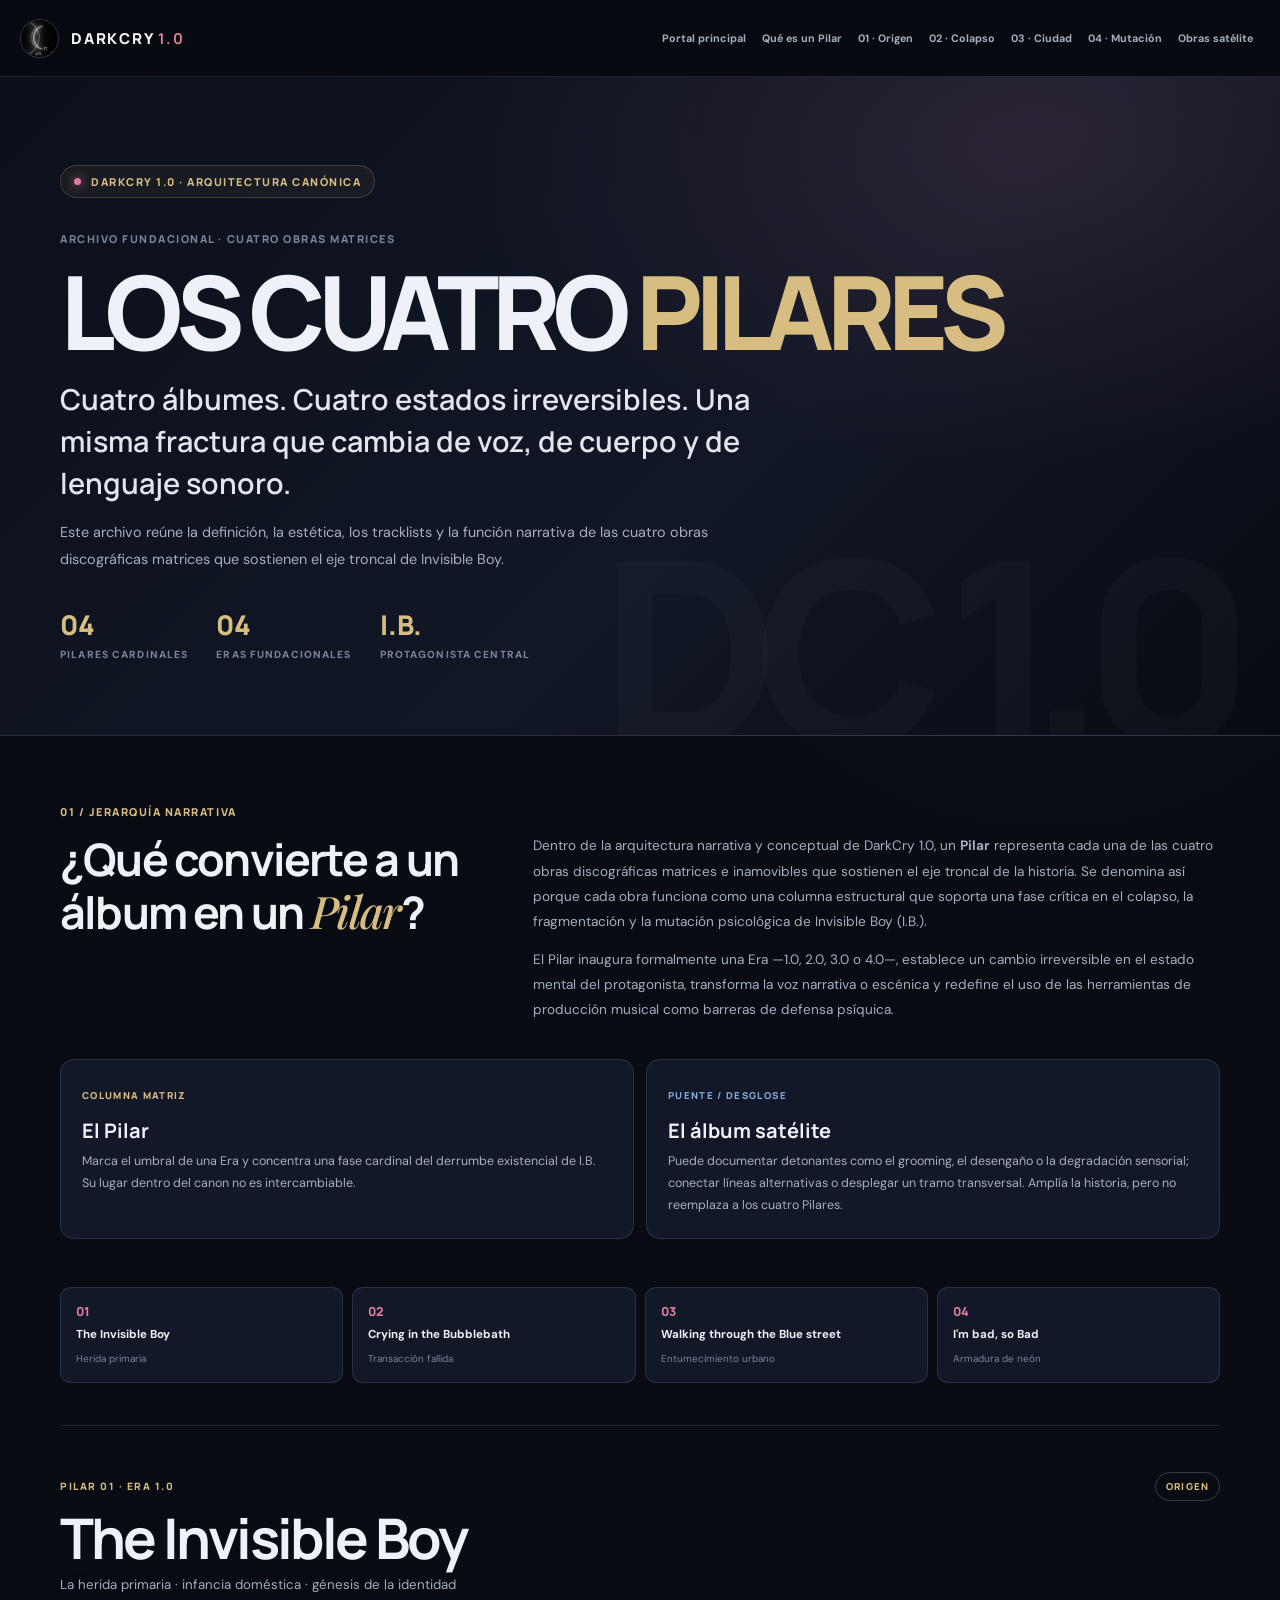
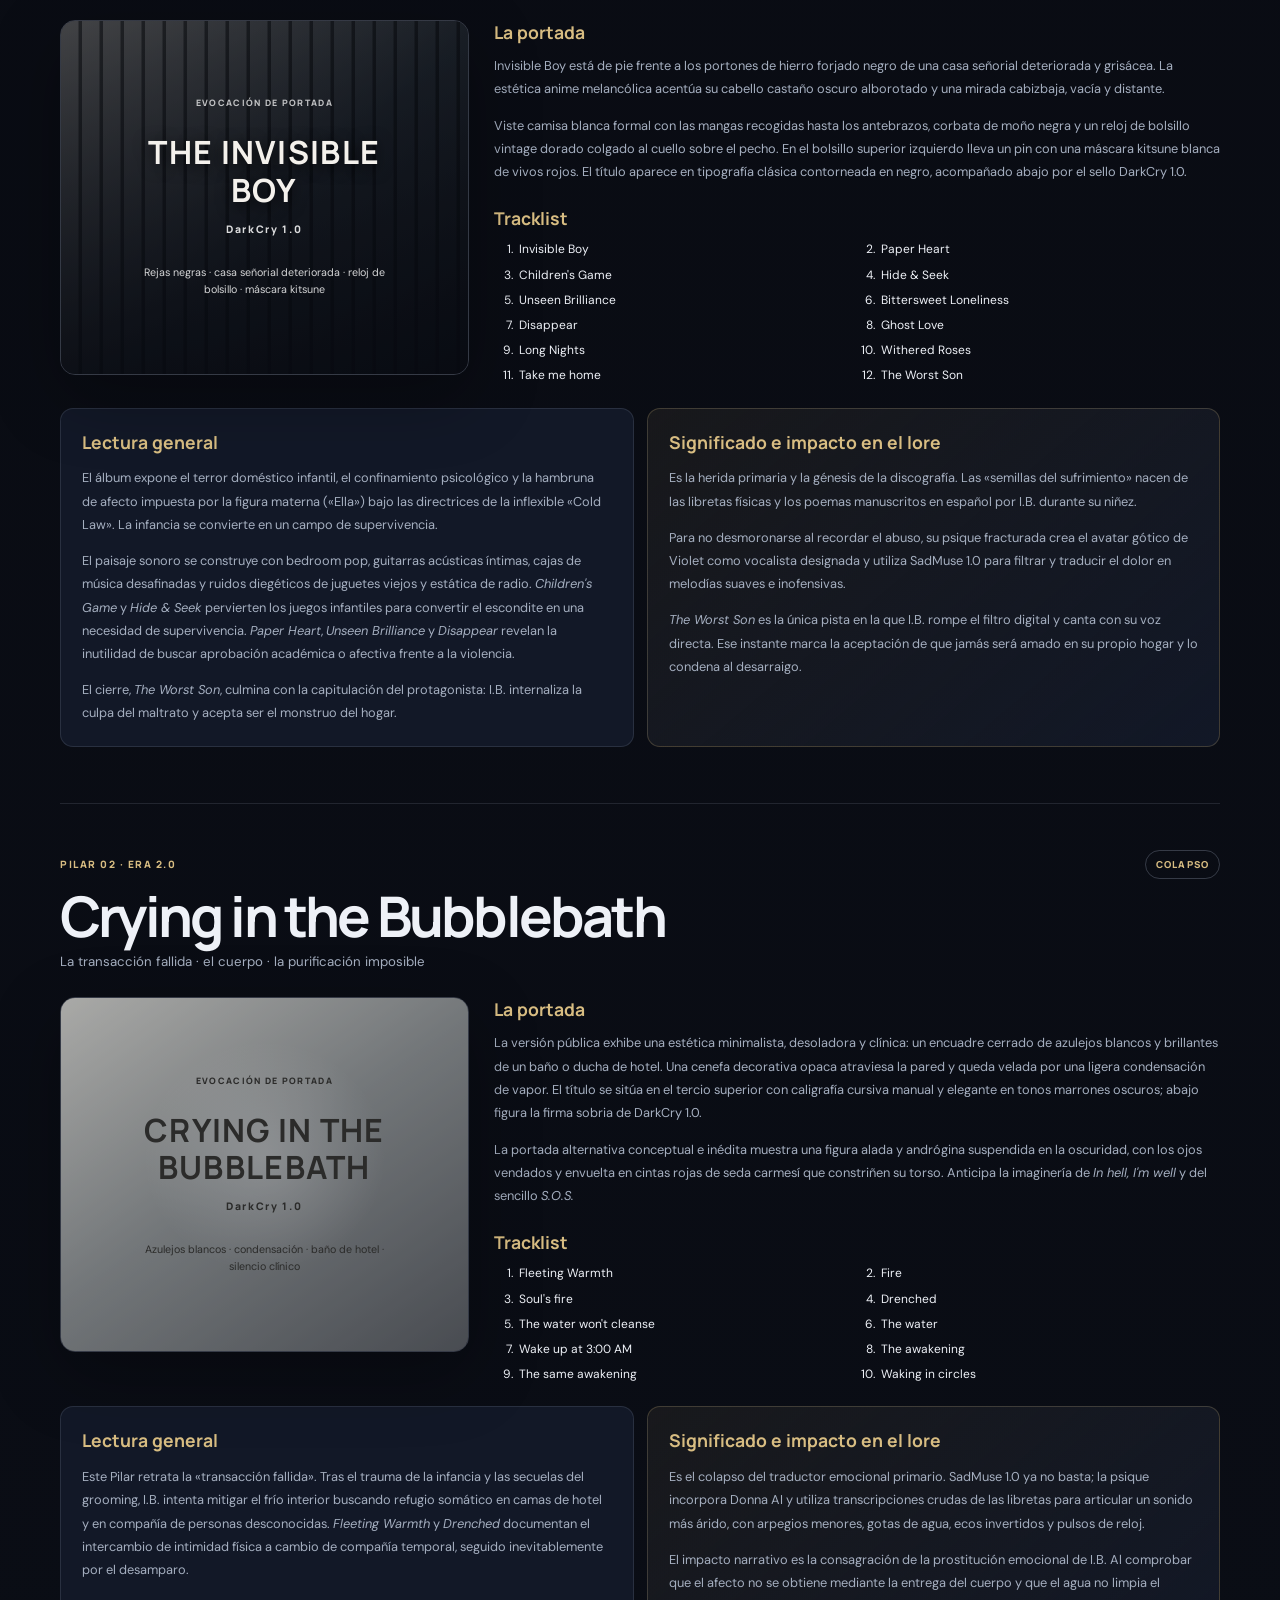
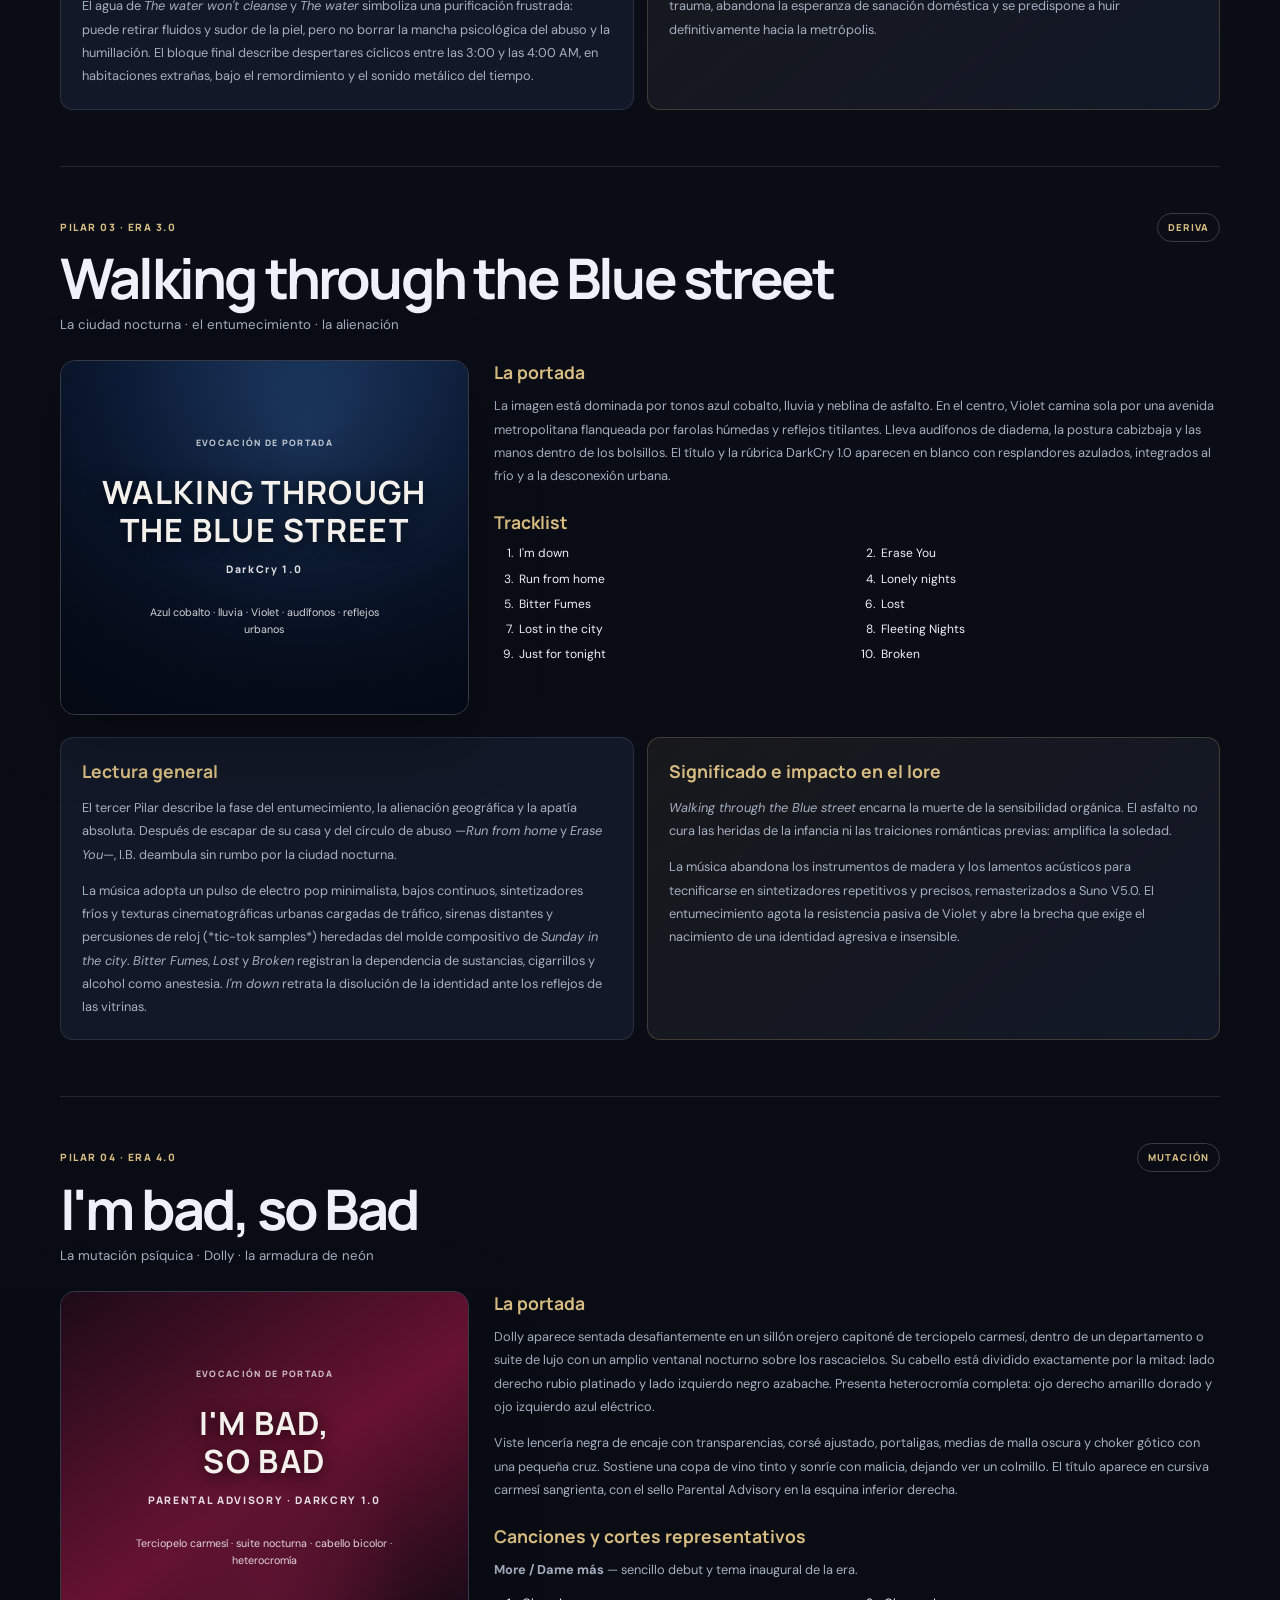
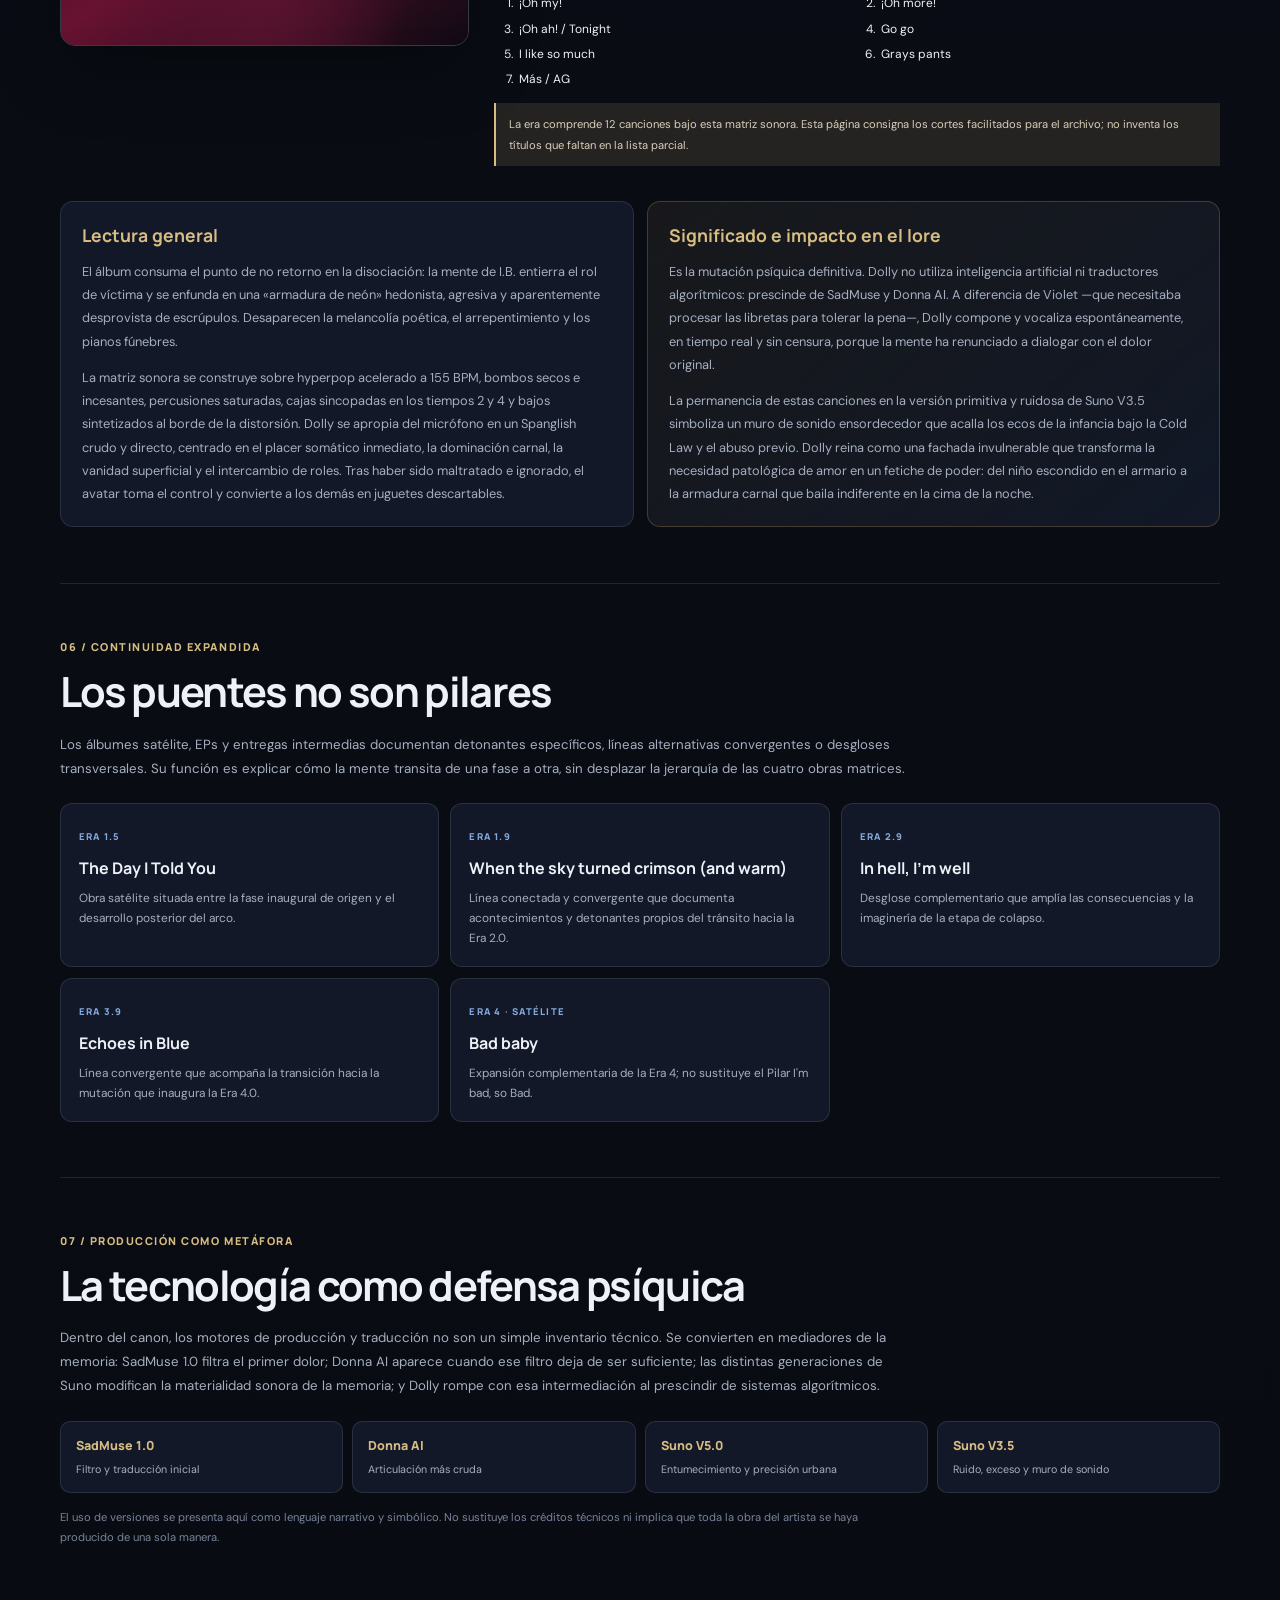
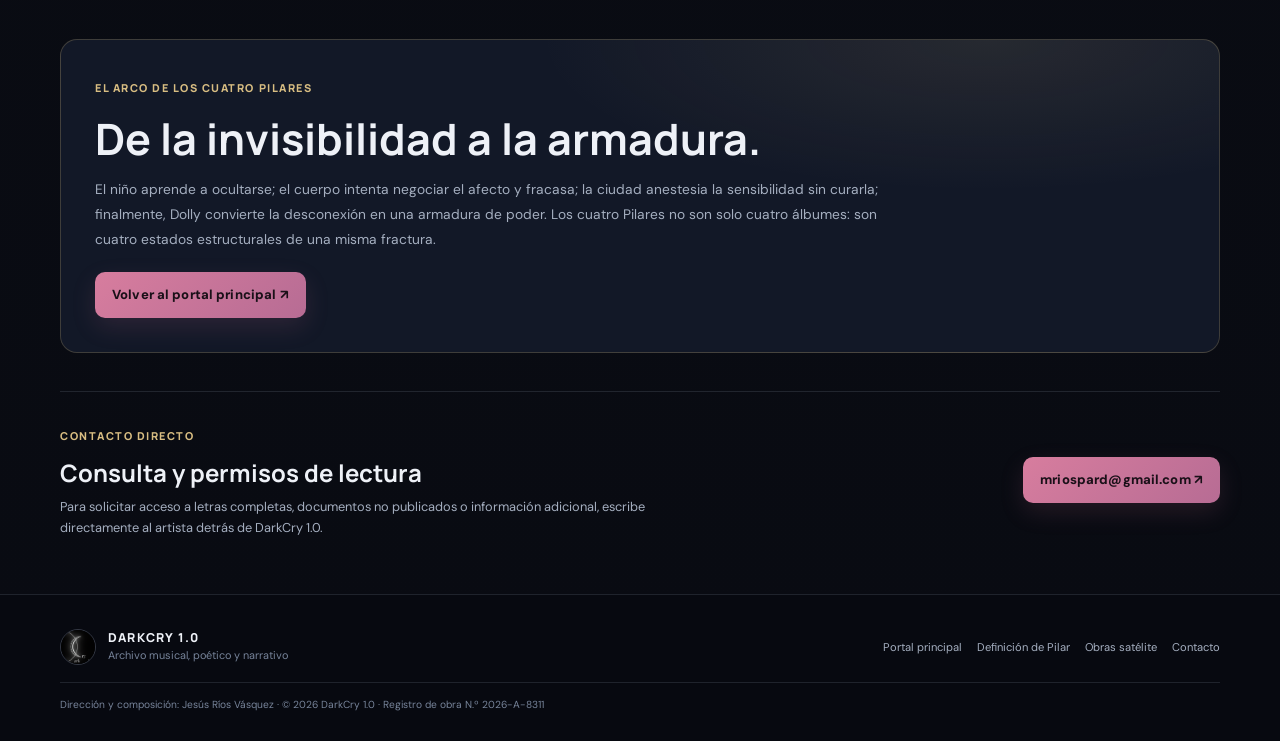
==== commit 2e20a330: "Attach dedicated styles to the four-pillar archive page" ====
--- a/pilares.html
+++ b/pilares.html
@@ -14,6 +14,7 @@
   <link rel="preconnect" href="https://fonts.gstatic.com" crossorigin>
   <link href="https://fonts.googleapis.com/css2?family=DM+Sans:wght@400;500;600;700&family=Manrope:wght@400;500;600;700;800&family=Playfair+Display:wght@500;600;700&display=swap" rel="stylesheet">
   <link rel="stylesheet" href="styles.css">
+  <link rel="stylesheet" href="pilares.css">
 </head>
 <body class="pillars-document">
   <a class="skip-link" href="#contenido">Saltar al contenido</a>
--- a/styles.css
+++ b/styles.css
@@ -449,3 +449,7 @@
 @media (prefers-reduced-motion: reduce) {
   *, *::before, *::after { scroll-behavior: auto !important; transition-duration: .01ms !important; animation-duration: .01ms !important; }
 }
+
+
+.pillar-card-link { display: inline-flex; align-items: center; gap: 8px; margin-top: 16px; color: var(--gold); font-size: .72rem; font-weight: 800; text-decoration: none; }
+.pillar-card-link:hover { color: #f4dfb4; }
--- a/pilares.css
+++ b/pilares.css
@@ -0,0 +1,103 @@
+/* Archivo editorial de Los cuatro Pilares */
+.pillar-card-link { display: inline-flex; align-items: center; gap: 8px; margin-top: 16px; color: var(--gold); font-size: .72rem; font-weight: 800; text-decoration: none; }
+.pillar-card-link:hover { color: #f4dfb4; }
+.pillars-hero { position: relative; overflow: hidden; padding: 88px 0 72px; background: radial-gradient(ellipse at 80% 10%, rgba(157,89,120,.19), transparent 35rem), linear-gradient(135deg,#0b101a,#111725 58%,#090b12); border-bottom: 1px solid var(--line); }
+.pillars-hero::after { content: "DC 1.0"; position: absolute; right: max(2vw, calc((100vw - 1180px)/2)); bottom: -40px; color: rgba(255,255,255,.025); font: 800 clamp(7rem,20vw,17rem)/1 var(--display); letter-spacing: -.1em; pointer-events: none; }
+.pillars-hero .page-shell { position: relative; z-index: 1; }
+.pillars-hero h1 { margin: 15px 0 12px; font: 800 clamp(3rem,8vw,6.6rem)/.98 var(--display); letter-spacing: -.075em; }
+.pillars-hero h1 span { color: var(--gold); }
+.pillars-hero__lead { max-width: 760px; margin: 18px 0 10px; color: #e1e5ed; font: 600 clamp(1.2rem,2.4vw,1.8rem)/1.45 var(--display); }
+.pillars-hero__sub { max-width: 690px; color: var(--muted); font-size: .9rem; line-height: 1.85; }
+.pillars-hero__stats { display: flex; flex-wrap: wrap; gap: 28px; margin-top: 34px; }
+.pillars-hero__stats div { display: flex; flex-direction: column; gap: 3px; }
+.pillars-hero__stats strong { color: var(--gold); font: 800 1.7rem var(--display); }
+.pillars-hero__stats span { color: var(--quiet); font-size: .64rem; font-weight: 800; letter-spacing: .11em; text-transform: uppercase; }
+.pillar-definition { padding: 68px 0 40px; }
+.pillar-definition__grid { display: grid; grid-template-columns: .78fr 1.22fr; gap: 34px; margin-top: 14px; }
+.pillar-definition h2 { margin: 0; font: 700 clamp(1.8rem,4vw,2.8rem)/1.16 var(--display); letter-spacing: -.04em; }
+.pillar-definition h2 em { color: var(--gold); font-family: var(--serif); font-weight: 500; }
+.pillar-definition__grid p { margin: 0 0 13px; color: var(--muted); font-size: .85rem; line-height: 1.85; }
+.pillar-definition__comparison { display: grid; grid-template-columns: repeat(2,minmax(0,1fr)); gap: 12px; margin-top: 24px; }
+.pillar-definition__comparison article { padding: 21px; border: 1px solid var(--line); border-radius: 14px; background: var(--surface); }
+.pillar-tag { color: var(--gold); font: 800 .6rem var(--display); letter-spacing: .14em; }
+.pillar-tag--muted { color: var(--blue); }
+.pillar-definition__comparison h3 { margin: 9px 0 7px; font: 700 1.25rem var(--display); }
+.pillar-definition__comparison p { margin: 0; color: var(--muted); font-size: .78rem; line-height: 1.75; }
+.pillar-index { display: grid; grid-template-columns: repeat(4,minmax(0,1fr)); gap: 9px; padding: 8px 0 42px; }
+.pillar-index a { display: flex; flex-direction: column; align-items: flex-start; gap: 7px; min-width: 0; padding: 15px; border: 1px solid var(--line); border-radius: 11px; background: var(--surface); text-decoration: none; }
+.pillar-index a:hover { border-color: var(--line-strong); background: var(--surface-2); }
+.pillar-index span { color: var(--rose); font: 800 .78rem var(--display); }
+.pillar-index strong { color: var(--text); font-size: .72rem; line-height: 1.45; }
+.pillar-index small { color: var(--quiet); font-size: .62rem; }
+.pillar-entry { padding: 46px 0 56px; border-top: 1px solid var(--line); scroll-margin-top: 90px; }
+.pillar-entry__head { display: flex; align-items: flex-start; justify-content: space-between; gap: 20px; margin-bottom: 24px; }
+.pillar-entry__number { color: var(--gold); font: 800 .63rem var(--display); letter-spacing: .15em; }
+.pillar-entry__head h2 { margin: 8px 0 5px; font: 700 clamp(1.9rem,5vw,3.5rem)/1.1 var(--display); letter-spacing: -.05em; overflow-wrap: anywhere; }
+.pillar-entry__head p { margin: 0; color: var(--muted); font-size: .83rem; }
+.pillar-entry__stamp { flex: 0 0 auto; padding: 7px 10px; border: 1px solid var(--line-strong); border-radius: 999px; color: var(--gold); font: 800 .6rem var(--display); letter-spacing: .12em; }
+.pillar-entry__grid { display: grid; grid-template-columns: minmax(240px,.72fr) minmax(0,1.28fr); gap: 25px; align-items: start; }
+.pillar-cover-evocation { position: relative; min-height: 355px; display: flex; flex-direction: column; justify-content: center; align-items: center; padding: 25px; overflow: hidden; border: 1px solid var(--line-strong); border-radius: 15px; text-align: center; box-shadow: var(--shadow); isolation: isolate; }
+.pillar-cover-evocation::before { content: ""; position: absolute; inset: 0; z-index: -1; opacity: .72; }
+.pillar-cover-evocation > span { color: rgba(255,255,255,.72); font: 800 .55rem var(--display); letter-spacing: .15em; }
+.pillar-cover-evocation strong { margin: 25px 0 12px; color: #f4f1ec; font: 700 clamp(1.2rem,2.8vw,2rem)/1.18 var(--display); letter-spacing: .04em; text-shadow: 0 3px 16px rgba(0,0,0,.8); }
+.pillar-cover-evocation small { color: rgba(255,255,255,.85); font: 800 .65rem var(--display); letter-spacing: .16em; }
+.pillar-cover-evocation p { max-width: 270px; margin: 28px 0 0; color: rgba(255,255,255,.82); font-size: .67rem; line-height: 1.6; }
+.pillar-cover-evocation--one::before { background: linear-gradient(180deg,rgba(18,23,32,.26),rgba(9,11,18,.83)), repeating-linear-gradient(90deg,transparent 0 17px,rgba(0,0,0,.55) 18px 21px), linear-gradient(135deg,#73716f,#252b32 55%,#0e1118); }
+.pillar-cover-evocation--two::before { background: radial-gradient(ellipse at 50% 45%,rgba(255,255,255,.36),transparent 42%), linear-gradient(145deg,#e8e7e1,#9ca0a1 48%,#62656a); }
+.pillar-cover-evocation--two strong,.pillar-cover-evocation--two small,.pillar-cover-evocation--two p,.pillar-cover-evocation--two>span { color: #2b2b2a; text-shadow: none; }
+.pillar-cover-evocation--three::before { background: linear-gradient(180deg,rgba(3,10,30,.15),rgba(3,8,20,.84)), radial-gradient(ellipse at 60% 20%,#2e5c9a,#10264b 56%,#050914); }
+.pillar-cover-evocation--four::before { background: radial-gradient(ellipse at 50% 80%,#7c173c,transparent 50%), linear-gradient(145deg,#260c1b,#8c153c 53%,#120914); }
+.pillar-entry__copy h3,.pillar-reading-grid h3 { margin: 0 0 10px; color: var(--gold); font: 700 1.1rem var(--display); }
+.pillar-entry__copy p,.pillar-reading-grid p { color: var(--muted); font-size: .8rem; line-height: 1.82; }
+.pillar-entry__copy p { margin: 0 0 13px; }
+.pillar-entry__copy h3:not(:first-child) { margin-top: 23px; }
+.pillar-tracklist { display: grid; grid-template-columns: repeat(2,minmax(0,1fr)); gap: 6px 20px; margin: 0; padding-left: 22px; color: var(--text); font-size: .75rem; line-height: 1.6; }
+.pillar-tracklist li { padding-left: 3px; }
+.pillar-reading-grid { display: grid; grid-template-columns: 1fr 1fr; gap: 13px; margin-top: 22px; }
+.pillar-reading-grid article { min-width: 0; padding: 21px; border: 1px solid var(--line); border-radius: 13px; background: var(--surface); }
+.pillar-reading-grid p:last-child { margin-bottom: 0; }
+.pillar-impact { border-color: rgba(216,189,130,.22) !important; background: linear-gradient(140deg,rgba(216,189,130,.07),var(--surface)) !important; }
+.pillar-integrity { margin-top: 14px !important; padding: 11px 13px; border-left: 2px solid var(--gold); background: var(--gold-soft); color: #d9ceb9 !important; font-size: .7rem !important; }
+.satellite-section,.technology-section { padding: 55px 0; border-top: 1px solid var(--line); }
+.satellite-section h2,.technology-section h2 { margin: 8px 0 10px; font: 700 clamp(1.7rem,4vw,2.6rem) var(--display); letter-spacing: -.04em; }
+.satellite-section>p,.technology-section>p { max-width: 850px; color: var(--muted); font-size: .83rem; line-height: 1.8; }
+.satellite-grid { display: grid; grid-template-columns: repeat(3,minmax(0,1fr)); gap: 11px; margin-top: 23px; }
+.satellite-grid article { padding: 18px; border: 1px solid var(--line); border-radius: 12px; background: var(--surface); }
+.satellite-grid span { color: var(--blue); font: 800 .59rem var(--display); letter-spacing: .13em; }
+.satellite-grid h3 { margin: 9px 0 8px; font: 700 1rem/1.35 var(--display); overflow-wrap: anywhere; }
+.satellite-grid p { margin: 0; color: var(--muted); font-size: .74rem; line-height: 1.7; }
+.technology-line { display: grid; grid-template-columns: repeat(4,minmax(0,1fr)); gap: 9px; margin: 23px 0 14px; }
+.technology-line div { display: flex; flex-direction: column; gap: 7px; padding: 15px; border: 1px solid var(--line); border-radius: 10px; background: var(--surface); }
+.technology-line strong { color: var(--gold); font: 800 .78rem var(--display); }
+.technology-line span { color: var(--muted); font-size: .67rem; line-height: 1.5; }
+.technology-section .technology-note { color: var(--quiet); font-size: .7rem; }
+.pillars-conclusion { margin: 25px 0 38px; padding: 34px; border: 1px solid rgba(216,189,130,.22); border-radius: 17px; background: radial-gradient(ellipse at 80% 0%,rgba(216,189,130,.10),transparent 28rem),var(--surface); }
+.pillars-conclusion h2 { margin: 9px 0; font: 700 clamp(1.7rem,4vw,2.7rem) var(--display); }
+.pillars-conclusion p { max-width: 790px; margin: 0 0 20px; color: var(--muted); font-size: .86rem; line-height: 1.8; }
+.pillar-contact { display: flex; align-items: center; justify-content: space-between; gap: 25px; padding: 30px 0 55px; border-top: 1px solid var(--line); }
+.pillar-contact h2 { margin: 7px 0; font: 700 1.5rem var(--display); }
+.pillar-contact p { max-width: 600px; margin: 0; color: var(--muted); font-size: .8rem; line-height: 1.7; }
+.pillars-nav { gap: 2px; }
+.pillars-nav a { padding: 8px 7px; font-size: .67rem; }
+@media (max-width: 900px) {
+  .pillar-index { grid-template-columns: repeat(2,minmax(0,1fr)); }
+  .pillar-entry__grid { grid-template-columns: 1fr 1.4fr; }
+  .satellite-grid { grid-template-columns: repeat(2,minmax(0,1fr)); }
+  .technology-line { grid-template-columns: repeat(2,minmax(0,1fr)); }
+}
+@media (max-width: 760px) {
+  .pillars-hero { padding: 57px 0 46px; }
+  .pillars-hero__stats { gap: 19px; }
+  .pillar-definition { padding: 48px 0 30px; }
+  .pillar-definition__grid,.pillar-definition__comparison,.pillar-entry__grid,.pillar-reading-grid { grid-template-columns: 1fr; }
+  .pillar-index { grid-template-columns: 1fr 1fr; gap: 7px; }
+  .pillar-index a { padding: 12px; }
+  .pillar-entry { padding: 36px 0 42px; }
+  .pillar-entry__head { flex-direction: column; gap: 12px; }
+  .pillar-entry__stamp { align-self: flex-start; }
+  .pillar-cover-evocation { min-height: 275px; }
+  .pillar-tracklist { grid-template-columns: 1fr; }
+  .satellite-grid,.technology-line { grid-template-columns: 1fr; }
+  .pillar-contact { flex-direction: column; align-items: flex-start; }
+  .pillars-nav { display: none; }
+}
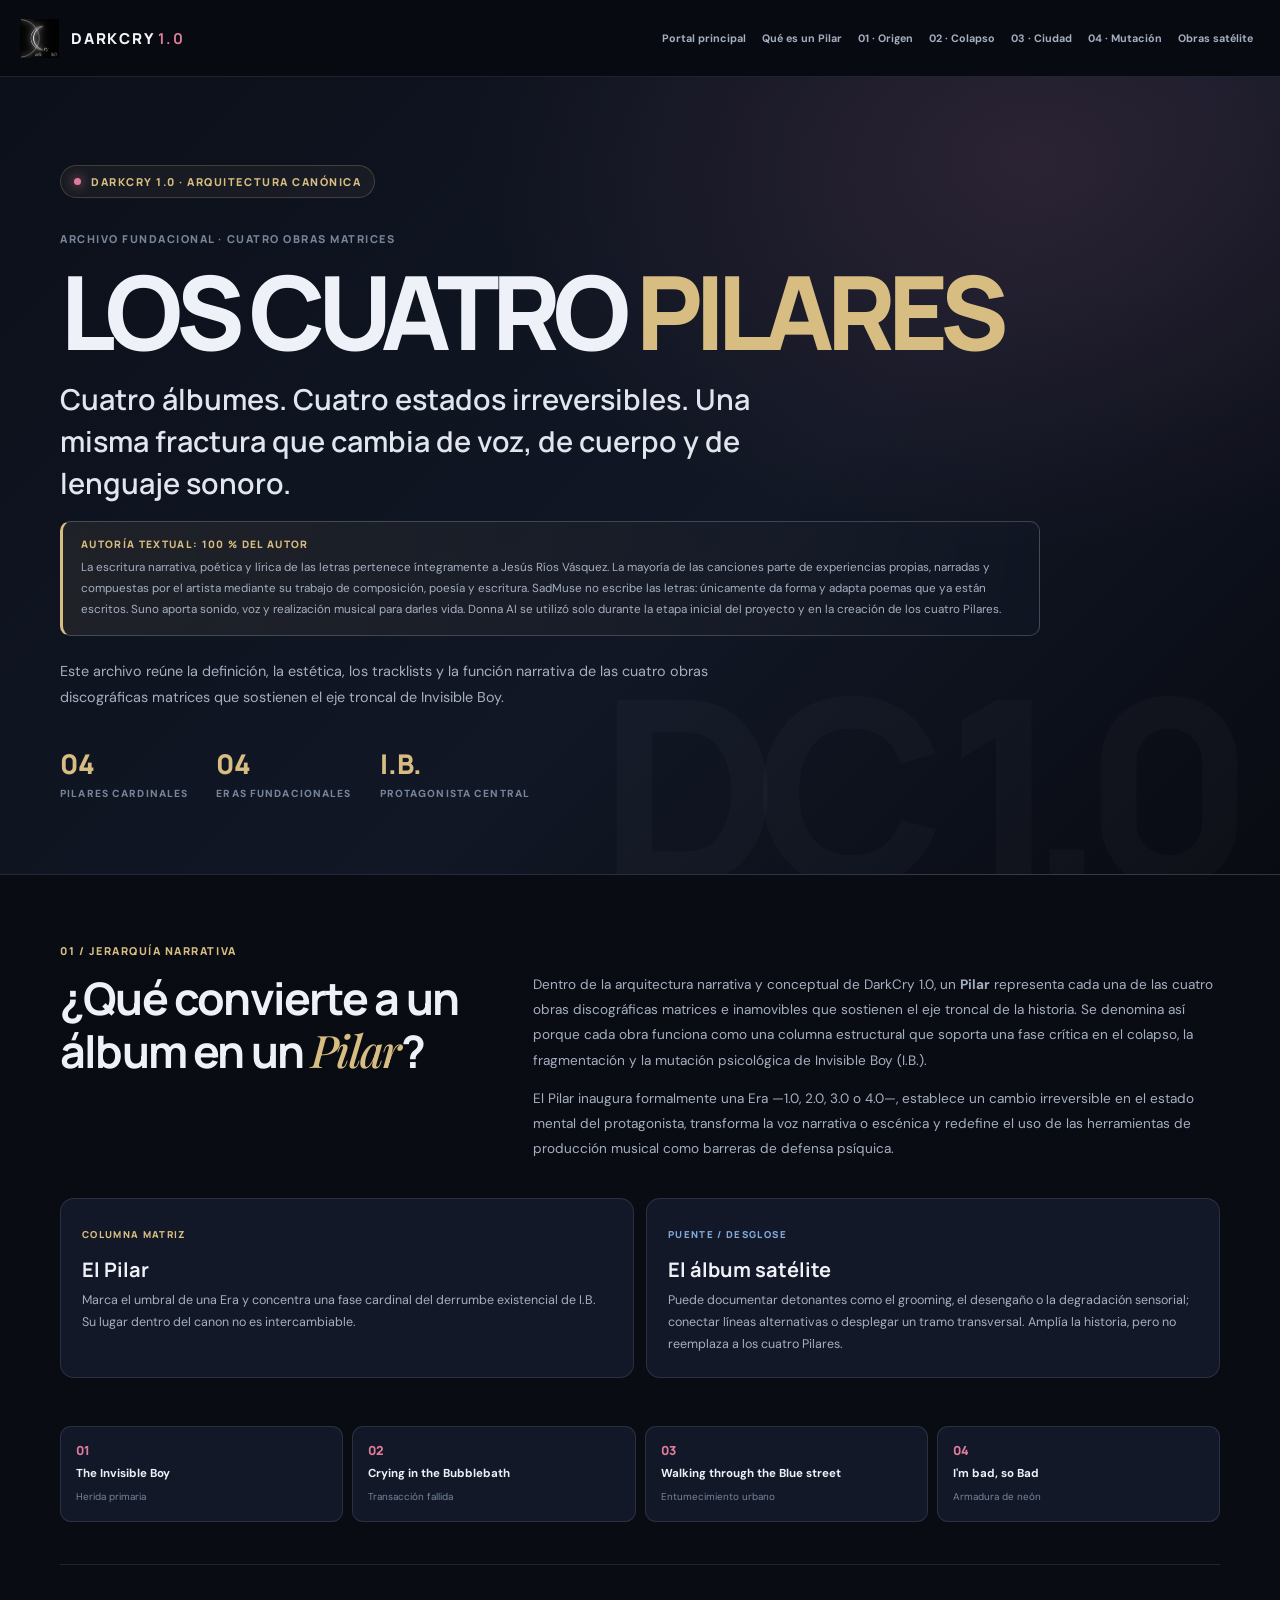
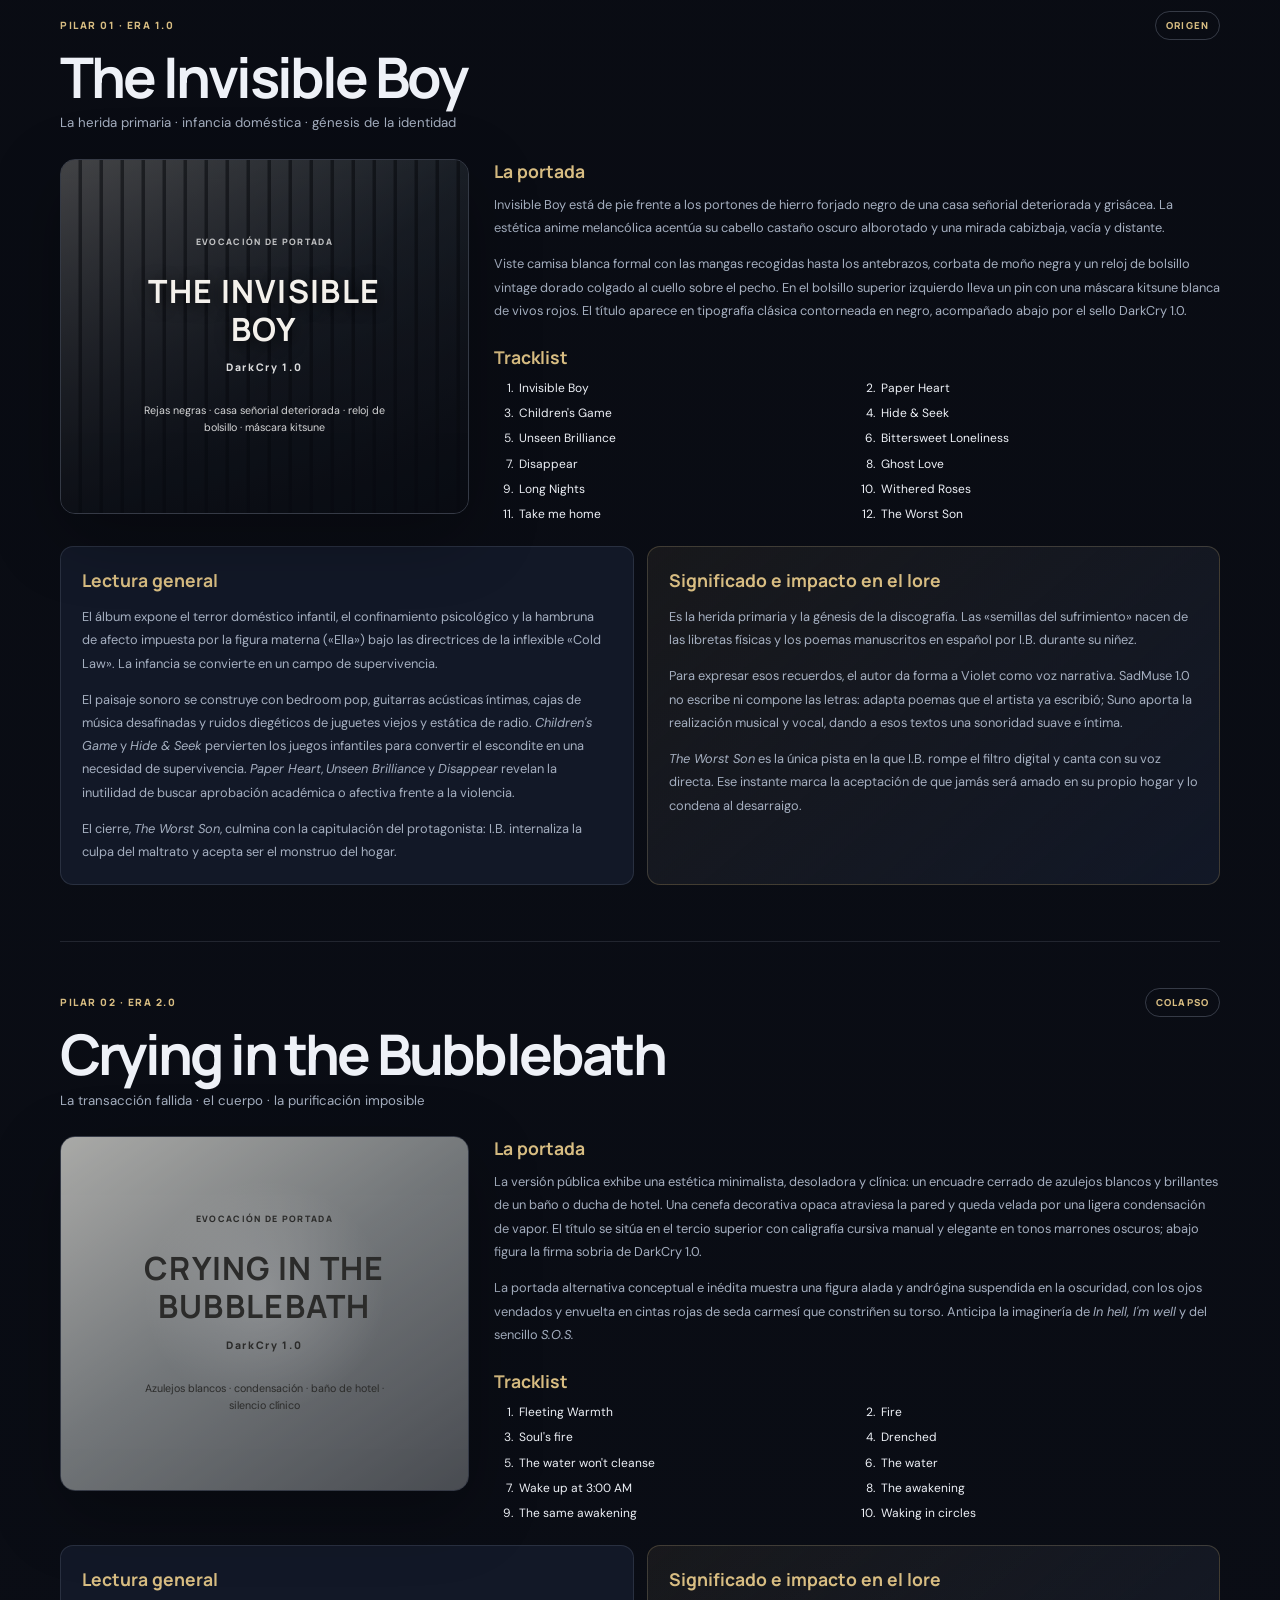
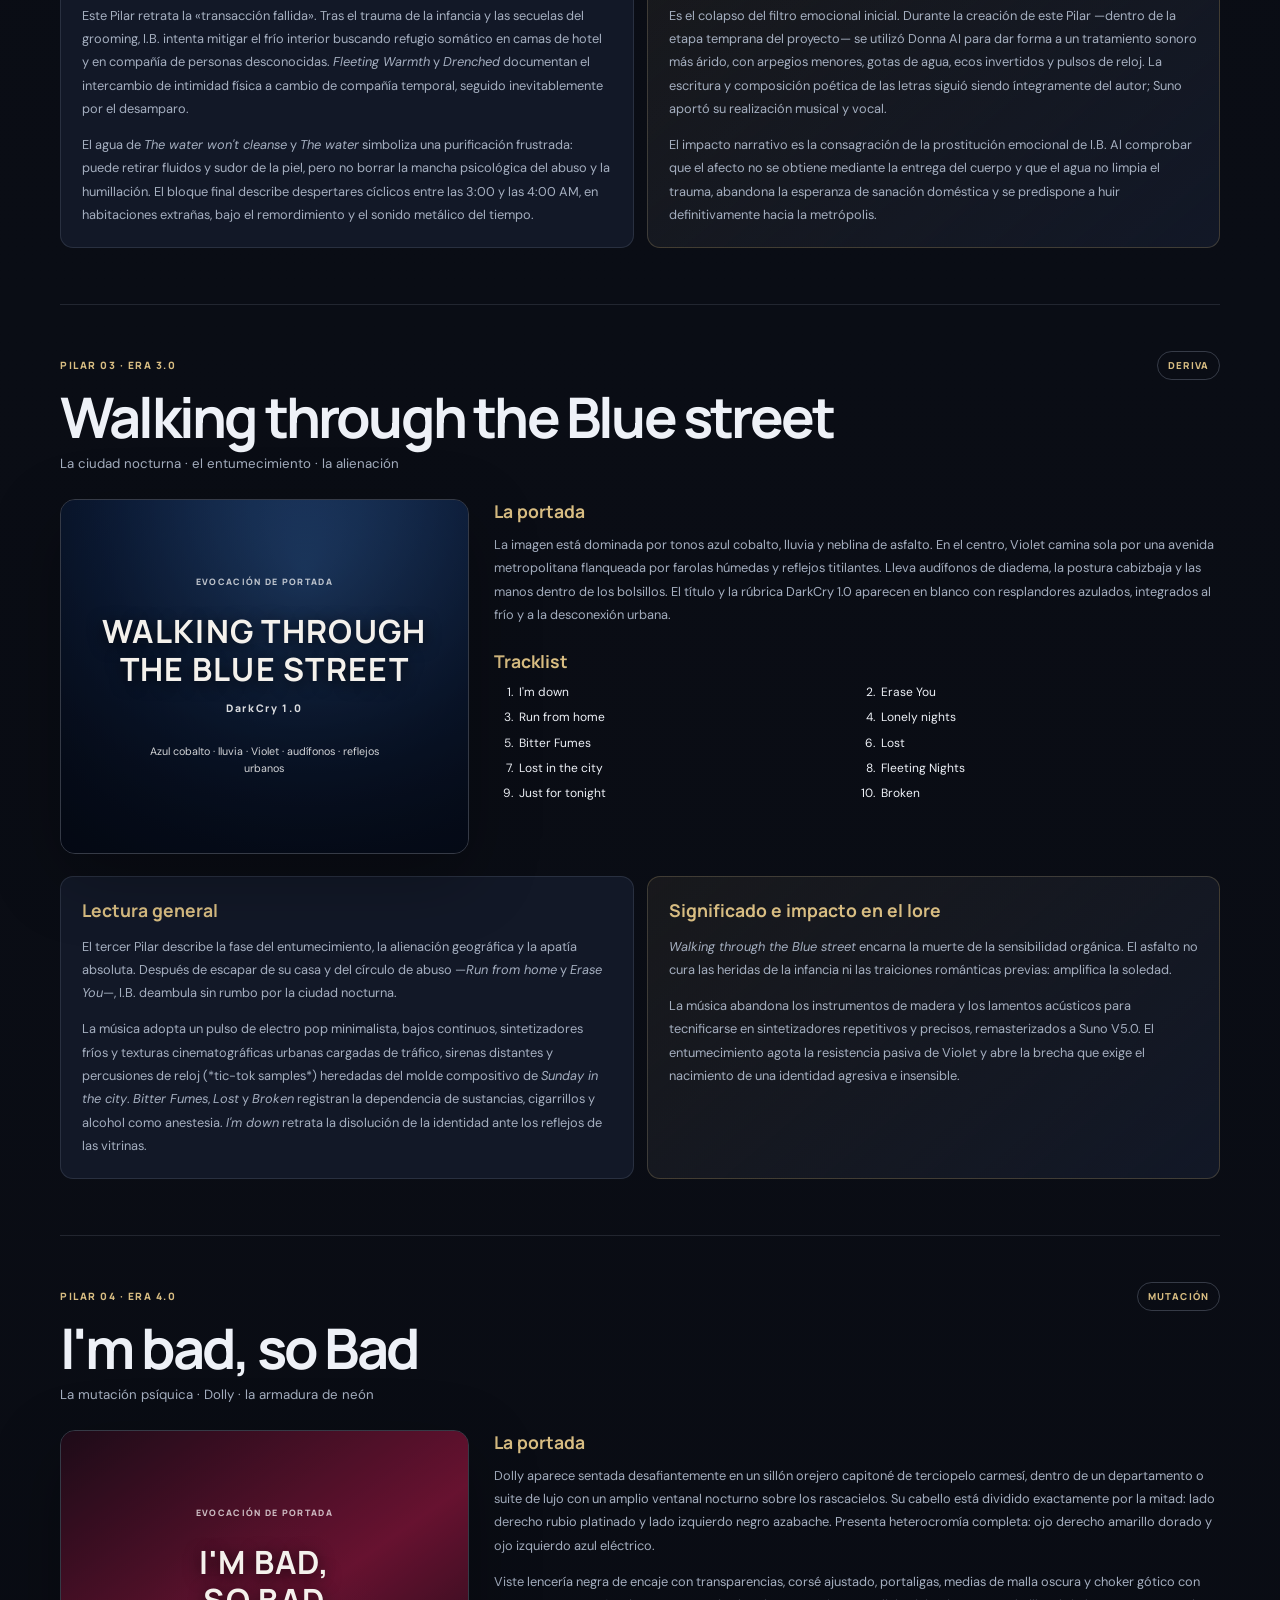
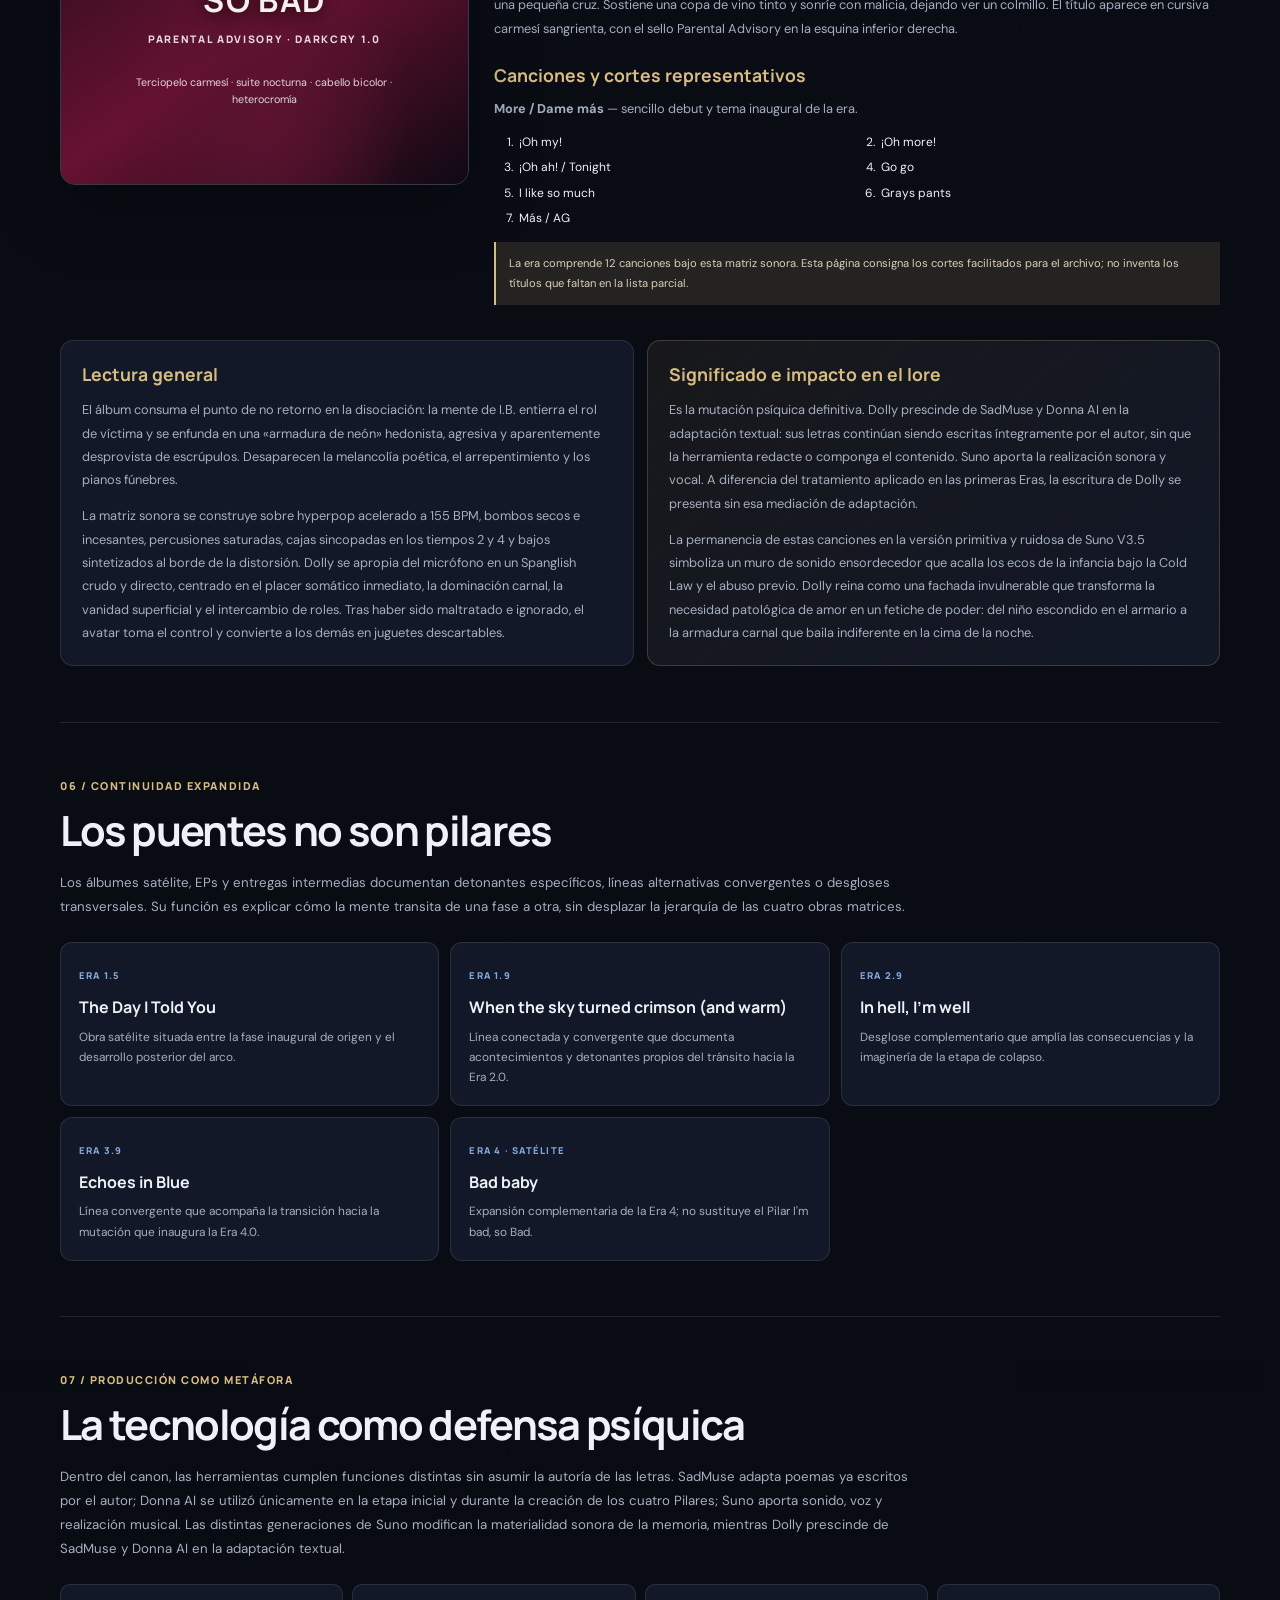
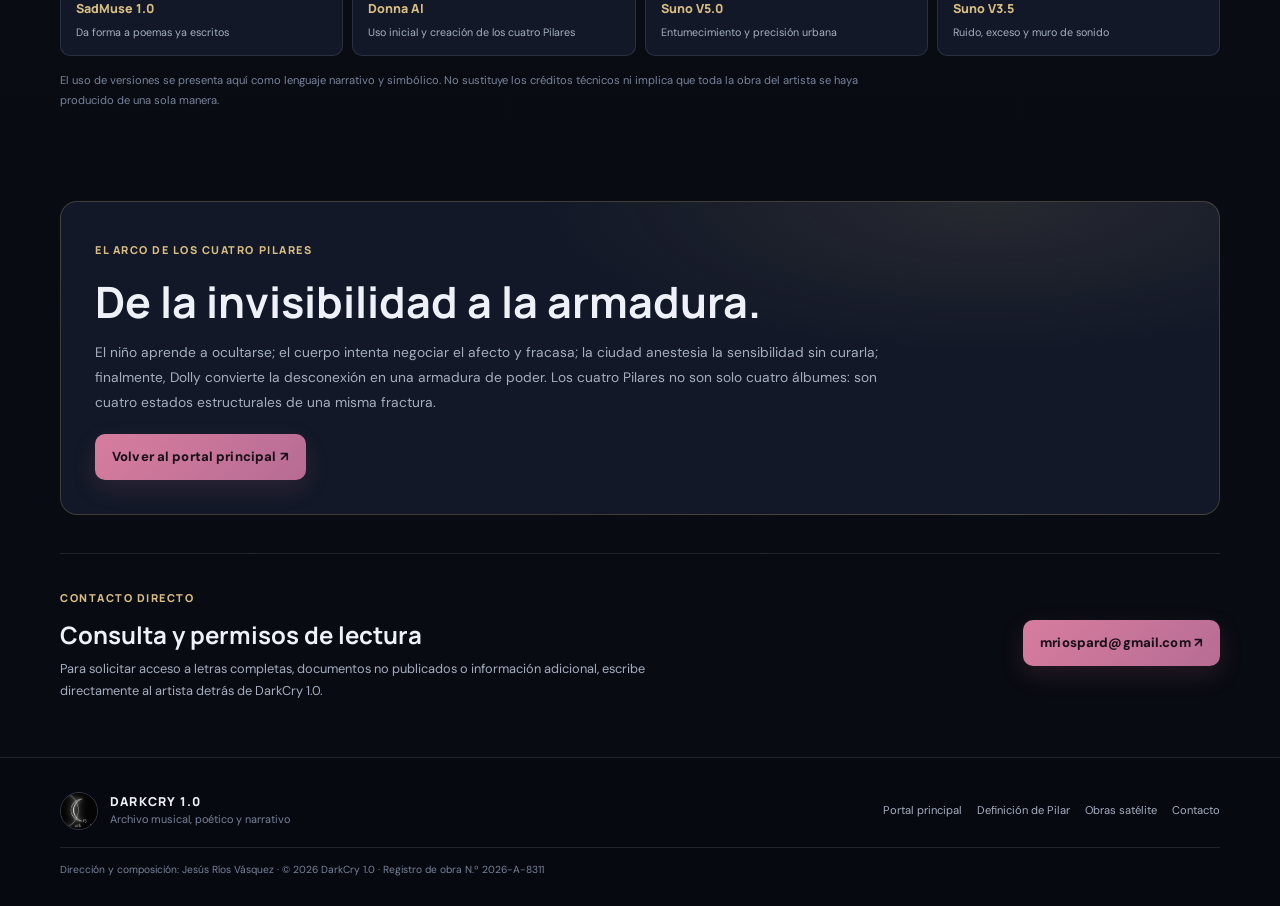
==== commit d9767c6e: "Clarify authorship and tool roles in Pilares archive" ====
--- a/pilares.html
+++ b/pilares.html
@@ -43,6 +43,10 @@
         <p class="hero__overline">ARCHIVO FUNDACIONAL · CUATRO OBRAS MATRICES</p>
         <h1>LOS CUATRO <span>PILARES</span></h1>
         <p class="pillars-hero__lead">Cuatro álbumes. Cuatro estados irreversibles. Una misma fractura que cambia de voz, de cuerpo y de lenguaje sonoro.</p>
+        <div class="authorship-note" aria-label="Autoría textual y proceso creativo">
+          <strong>Autoría textual: 100 % del autor</strong>
+          <p>La escritura narrativa, poética y lírica de las letras pertenece íntegramente a Jesús Ríos Vásquez. La mayoría de las canciones parte de experiencias propias, narradas y compuestas por el artista mediante su trabajo de composición, poesía y escritura. SadMuse no escribe las letras: únicamente da forma y adapta poemas que ya están escritos. Suno aporta sonido, voz y realización musical para darles vida. Donna AI se utilizó solo durante la etapa inicial del proyecto y en la creación de los cuatro Pilares.</p>
+        </div>
         <p class="pillars-hero__sub">Este archivo reúne la definición, la estética, los tracklists y la función narrativa de las cuatro obras discográficas matrices que sostienen el eje troncal de Invisible Boy.</p>
         <div class="pillars-hero__stats">
           <div><strong>04</strong><span>Pilares cardinales</span></div>
@@ -117,7 +121,7 @@
           </article>
           <article class="pillar-impact"><h3>Significado e impacto en el lore</h3>
             <p>Es la herida primaria y la génesis de la discografía. Las «semillas del sufrimiento» nacen de las libretas físicas y los poemas manuscritos en español por I.B. durante su niñez.</p>
-            <p>Para no desmoronarse al recordar el abuso, su psique fracturada crea el avatar gótico de Violet como vocalista designada y utiliza SadMuse 1.0 para filtrar y traducir el dolor en melodías suaves e inofensivas.</p>
+            <p>Para expresar esos recuerdos, el autor da forma a Violet como voz narrativa. SadMuse 1.0 no escribe ni compone las letras: adapta poemas que el artista ya escribió; Suno aporta la realización musical y vocal, dando a esos textos una sonoridad suave e íntima.</p>
             <p><em>The Worst Son</em> es la única pista en la que I.B. rompe el filtro digital y canta con su voz directa. Ese instante marca la aceptación de que jamás será amado en su propio hogar y lo condena al desarraigo.</p>
           </article>
         </div>
@@ -152,7 +156,7 @@
             <p>El agua de <em>The water won't cleanse</em> y <em>The water</em> simboliza una purificación frustrada: puede retirar fluidos y sudor de la piel, pero no borrar la mancha psicológica del abuso y la humillación. El bloque final describe despertares cíclicos entre las 3:00 y las 4:00 AM, en habitaciones extrañas, bajo el remordimiento y el sonido metálico del tiempo.</p>
           </article>
           <article class="pillar-impact"><h3>Significado e impacto en el lore</h3>
-            <p>Es el colapso del traductor emocional primario. SadMuse 1.0 ya no basta; la psique incorpora Donna AI y utiliza transcripciones crudas de las libretas para articular un sonido más árido, con arpegios menores, gotas de agua, ecos invertidos y pulsos de reloj.</p>
+            <p>Es el colapso del filtro emocional inicial. Durante la creación de este Pilar —dentro de la etapa temprana del proyecto— se utilizó Donna AI para dar forma a un tratamiento sonoro más árido, con arpegios menores, gotas de agua, ecos invertidos y pulsos de reloj. La escritura y composición poética de las letras siguió siendo íntegramente del autor; Suno aportó su realización musical y vocal.</p>
             <p>El impacto narrativo es la consagración de la prostitución emocional de I.B. Al comprobar que el afecto no se obtiene mediante la entrega del cuerpo y que el agua no limpia el trauma, abandona la esperanza de sanación doméstica y se predispone a huir definitivamente hacia la metrópolis.</p>
           </article>
         </div>
@@ -223,7 +227,7 @@
             <p>La matriz sonora se construye sobre hyperpop acelerado a 155 BPM, bombos secos e incesantes, percusiones saturadas, cajas sincopadas en los tiempos 2 y 4 y bajos sintetizados al borde de la distorsión. Dolly se apropia del micrófono en un Spanglish crudo y directo, centrado en el placer somático inmediato, la dominación carnal, la vanidad superficial y el intercambio de roles. Tras haber sido maltratado e ignorado, el avatar toma el control y convierte a los demás en juguetes descartables.</p>
           </article>
           <article class="pillar-impact"><h3>Significado e impacto en el lore</h3>
-            <p>Es la mutación psíquica definitiva. Dolly no utiliza inteligencia artificial ni traductores algorítmicos: prescinde de SadMuse y Donna AI. A diferencia de Violet —que necesitaba procesar las libretas para tolerar la pena—, Dolly compone y vocaliza espontáneamente, en tiempo real y sin censura, porque la mente ha renunciado a dialogar con el dolor original.</p>
+            <p>Es la mutación psíquica definitiva. Dolly prescinde de SadMuse y Donna AI en la adaptación textual: sus letras continúan siendo escritas íntegramente por el autor, sin que la herramienta redacte o componga el contenido. Suno aporta la realización sonora y vocal. A diferencia del tratamiento aplicado en las primeras Eras, la escritura de Dolly se presenta sin esa mediación de adaptación.</p>
             <p>La permanencia de estas canciones en la versión primitiva y ruidosa de Suno V3.5 simboliza un muro de sonido ensordecedor que acalla los ecos de la infancia bajo la Cold Law y el abuso previo. Dolly reina como una fachada invulnerable que transforma la necesidad patológica de amor en un fetiche de poder: del niño escondido en el armario a la armadura carnal que baila indiferente en la cima de la noche.</p>
           </article>
         </div>
@@ -245,10 +249,10 @@
       <section class="technology-section">
         <div class="section-kicker">07 / PRODUCCIÓN COMO METÁFORA</div>
         <h2>La tecnología como defensa psíquica</h2>
-        <p>Dentro del canon, los motores de producción y traducción no son un simple inventario técnico. Se convierten en mediadores de la memoria: SadMuse 1.0 filtra el primer dolor; Donna AI aparece cuando ese filtro deja de ser suficiente; las distintas generaciones de Suno modifican la materialidad sonora de la memoria; y Dolly rompe con esa intermediación al prescindir de sistemas algorítmicos.</p>
+        <p>Dentro del canon, las herramientas cumplen funciones distintas sin asumir la autoría de las letras. SadMuse adapta poemas ya escritos por el autor; Donna AI se utilizó únicamente en la etapa inicial y durante la creación de los cuatro Pilares; Suno aporta sonido, voz y realización musical. Las distintas generaciones de Suno modifican la materialidad sonora de la memoria, mientras Dolly prescinde de SadMuse y Donna AI en la adaptación textual.</p>
         <div class="technology-line">
-          <div><strong>SadMuse 1.0</strong><span>Filtro y traducción inicial</span></div>
-          <div><strong>Donna AI</strong><span>Articulación más cruda</span></div>
+          <div><strong>SadMuse 1.0</strong><span>Da forma a poemas ya escritos</span></div>
+          <div><strong>Donna AI</strong><span>Uso inicial y creación de los cuatro Pilares</span></div>
           <div><strong>Suno V5.0</strong><span>Entumecimiento y precisión urbana</span></div>
           <div><strong>Suno V3.5</strong><span>Ruido, exceso y muro de sonido</span></div>
         </div>
@@ -270,7 +274,7 @@
   </main>
   <footer class="site-footer">
     <div class="page-shell site-footer__inner">
-      <div class="site-footer__brand"><img src="assets/DCX Logo.png" alt="" class="site-footer__mark"><div><strong>DARKCRY 1.0</strong><span>Archivo musical, poético y narrativo</span></div></div>
+      <div class="site-footer__brand"><img src="assets/dcx_logo.png" alt="Logotipo de DarkCry 1.0" class="site-footer__mark"><div><strong>DARKCRY 1.0</strong><span>Archivo musical, poético y narrativo</span></div></div>
       <nav class="site-footer__links" aria-label="Enlaces del pie de página"><a href="index.html">Portal principal</a><a href="#definicion">Definición de Pilar</a><a href="#satellites">Obras satélite</a><a href="mailto:mriospard@gmail.com">Contacto</a></nav>
       <p class="site-footer__legal">Dirección y composición: Jesús Ríos Vásquez · © 2026 DarkCry 1.0 · Registro de obra N.º 2026-A-8311</p>
     </div>
--- a/styles.css
+++ b/styles.css
@@ -69,7 +69,7 @@
   display: flex; align-items: center; justify-content: space-between; gap: 28px;
 }
 .brand { display: inline-flex; align-items: center; gap: 12px; text-decoration: none; flex: 0 0 auto; }
-.brand__mark { width: 39px; height: 39px; object-fit: cover; border-radius: 50%; border: 1px solid var(--line-strong); }
+.brand__mark { width: 39px; height: 39px; object-fit: contain; border-radius: 0; border: 0; }
 .brand__wordmark { font: 800 .94rem var(--display); letter-spacing: .12em; color: #f4f5f9; white-space: nowrap; }
 .brand__wordmark strong { color: var(--rose); }
 .site-nav { display: flex; align-items: center; justify-content: flex-end; flex-wrap: wrap; gap: 5px; }
@@ -453,3 +453,57 @@
 
 .pillar-card-link { display: inline-flex; align-items: center; gap: 8px; margin-top: 16px; color: var(--gold); font-size: .72rem; font-weight: 800; text-decoration: none; }
 .pillar-card-link:hover { color: #f4dfb4; }
+
+/* PORTAL EDITORIAL 1.5 */
+.kernel-panel{padding:20px;border:1px solid var(--line-strong);border-radius:18px;background:radial-gradient(ellipse at 50% 0%,rgba(216,189,130,.09),transparent 45%),var(--surface)}
+.kernel-core{max-width:640px;margin:0 auto 18px;padding:20px;border:1px solid rgba(216,189,130,.35);border-radius:13px;background:#0c111c;text-align:center}
+.kernel-core small,.lore-card>span,.lore-card>small,.thermal-grid span,.textile-grid span,.therian-note>span{display:block;color:var(--gold);font-size:.62rem;font-weight:800;letter-spacing:.13em}
+.kernel-core strong{display:block;margin:8px 0;font:800 clamp(1.5rem,4vw,2.3rem)/1 var(--display);letter-spacing:.06em}.kernel-core span{color:var(--muted);font-size:.73rem}
+.kernel-branches{display:grid;grid-template-columns:repeat(3,minmax(0,1fr));gap:12px}.lore-card{padding:20px;border:1px solid var(--line);border-radius:13px;background:var(--surface)}
+.lore-card h3{margin:8px 0;color:var(--text);font:700 1.1rem var(--display)}.lore-card p,.supporting-grid p{margin:0;color:var(--muted);font-size:.75rem;line-height:1.8}
+.lore-card>small{margin-top:14px;padding-top:11px;border-top:1px solid var(--line);color:var(--quiet);line-height:1.6}
+.violet-card{border-top:2px solid #6d98c9}.dolly-card{border-top:2px solid #d15d8c}.dcx-card{border-top:2px solid #d6a34f}.ib-card{margin-top:12px;border-left:3px solid #b9a18a}.supporting-cast{margin-top:12px}
+.supporting-grid{display:grid;grid-template-columns:repeat(2,minmax(0,1fr));gap:14px;margin-top:12px}
+.lore-disclaimer{margin:13px 0 0;padding:13px 15px;border-left:2px solid var(--gold);background:rgba(216,189,130,.055);color:var(--muted);font-size:.7rem;line-height:1.75}
+.alchemy-flow{display:flex;align-items:center;justify-content:center;gap:12px;flex-wrap:wrap;margin:17px 0;padding:16px;border:1px solid var(--line);border-radius:12px;background:#0d121d}
+.alchemy-flow span{padding:9px 12px;border:1px solid var(--line-strong);border-radius:8px;color:var(--text);font-size:.62rem;font-weight:800;letter-spacing:.08em}.alchemy-flow b{color:var(--gold)}
+.transmutation-ledger{display:grid;grid-template-columns:repeat(3,minmax(0,1fr));gap:12px;margin-bottom:12px}.transmutation-ledger article,.pair-grid article{padding:18px;border:1px solid var(--line);border-radius:12px;background:var(--surface)}
+.transmutation-ledger article:nth-child(1){border-top:2px solid #d5b56f}.transmutation-ledger article:nth-child(2){border-top:2px solid #8da9d2}.transmutation-ledger article:nth-child(3){border-top:2px solid #b28bc8}
+.transmutation-ledger span,.pair-grid small{color:var(--gold);font-size:.61rem;font-weight:800;letter-spacing:.12em}.transmutation-ledger h3,.pair-grid h3{margin:8px 0;font:700 1rem var(--display)}
+.transmutation-ledger p,.pair-grid p{margin:0;color:var(--muted);font-size:.72rem;line-height:1.8}.transmutation-ledger em,.pair-grid em{color:var(--text)}
+.pair-grid{display:grid;grid-template-columns:repeat(3,minmax(0,1fr));gap:10px}
+.thermal-grid{display:grid;grid-template-columns:repeat(3,minmax(0,1fr));gap:11px}.thermal-grid article{padding:20px;border:1px solid var(--line);border-radius:13px;background:var(--surface)}
+.thermal-grid h3,.textile-grid h3,.therian-note h3{margin:8px 0;font:700 1.05rem var(--display)}.thermal-grid p,.textile-grid p,.therian-note p{margin:0;color:var(--muted);font-size:.73rem;line-height:1.8}
+.thermal-blue{border-top:2px solid #6d98c9!important}.thermal-red{border-top:2px solid #cc5c79!important}.thermal-mono{border-top:2px solid #9a9da8!important}
+.textile-grid{display:grid;grid-template-columns:repeat(3,minmax(0,1fr));gap:11px;margin-top:12px}.textile-grid article{padding:17px;border:1px solid var(--line);border-radius:12px;background:rgba(255,255,255,.025)}
+.therian-note{margin-top:12px;padding:20px;border:1px solid rgba(209,93,140,.26);border-radius:13px;background:linear-gradient(115deg,rgba(209,93,140,.08),rgba(216,189,130,.04))}
+.therian-note small{display:block;margin-top:13px;padding-top:10px;border-top:1px solid var(--line);color:var(--quiet);font-size:.62rem;line-height:1.7}
+@media(max-width:900px){.kernel-branches,.transmutation-ledger,.pair-grid,.thermal-grid,.textile-grid{grid-template-columns:repeat(2,minmax(0,1fr))}}
+@media(max-width:650px){.kernel-branches,.transmutation-ledger,.pair-grid,.thermal-grid,.textile-grid,.supporting-grid{grid-template-columns:1fr}.kernel-core{padding:17px}.alchemy-flow{gap:7px}.alchemy-flow span{font-size:.55rem}}
+
+
+/* PORTADAS REALES · BIBLIOTECA CENTRAL */
+.era-card__cover,.archive-card__cover{display:block;width:100%;overflow:hidden;border:1px solid var(--line);border-radius:12px;background:#090d16}
+.era-card__cover{margin:0 0 18px;aspect-ratio:1/1}
+.era-card__cover img,.archive-card__cover img{display:block;width:100%;height:100%;object-fit:cover;transition:transform .35s ease}
+.era-card__cover:hover img,.archive-card__cover:hover img{transform:scale(1.035)}
+.archive-card__cover{margin:-19px -19px 16px;width:calc(100% + 38px);border-width:0 0 1px;border-radius:15px 15px 0 0;aspect-ratio:16/10}
+.archive-card__cover img{object-position:center}
+.archive-visual-index{margin:18px 0 0;text-align:right}
+.archive-visual-index a{color:var(--gold);font-size:.78rem;font-weight:800;text-decoration:none}
+.archive-visual-index a:hover{color:#f2dba7}
+@media(max-width:760px){.era-card__cover{aspect-ratio:1}.archive-card__cover{aspect-ratio:16/11}}
+
+
+/* ARCHIVO CON VARIAS OBRAS: tira visual sin imponer una portada única */
+.archive-card__cover-strip{display:grid;grid-template-columns:repeat(3,minmax(0,1fr));gap:3px;margin:-19px -19px 16px;width:calc(100% + 38px);overflow:hidden;border-bottom:1px solid var(--line);border-radius:15px 15px 0 0;background:#080d16;aspect-ratio:16/7}
+.archive-card__cover-strip a{display:block;min-width:0;overflow:hidden}
+.archive-card__cover-strip img{display:block;width:100%;height:100%;object-fit:cover;transition:transform .3s ease}
+.archive-card__cover-strip a:hover img{transform:scale(1.05)}
+
+
+/* AUTORÍA TEXTUAL Y PROCESO CREATIVO */
+.authorship-note{max-width:980px;margin:16px 0 22px;padding:15px 18px;border:1px solid var(--line-strong);border-left:3px solid var(--gold);border-radius:10px;background:linear-gradient(100deg,rgba(216,189,130,.085),rgba(18,24,39,.55))}
+.authorship-note strong{display:block;margin-bottom:6px;color:var(--gold);font:800 .64rem var(--display);letter-spacing:.13em;text-transform:uppercase}
+.authorship-note p{margin:0;color:var(--muted);font-size:.73rem;line-height:1.8}
+.site-footer__mark{display:block;flex:0 0 38px;width:38px;height:38px;object-fit:cover;border-radius:50%;border:1px solid var(--line-strong)}
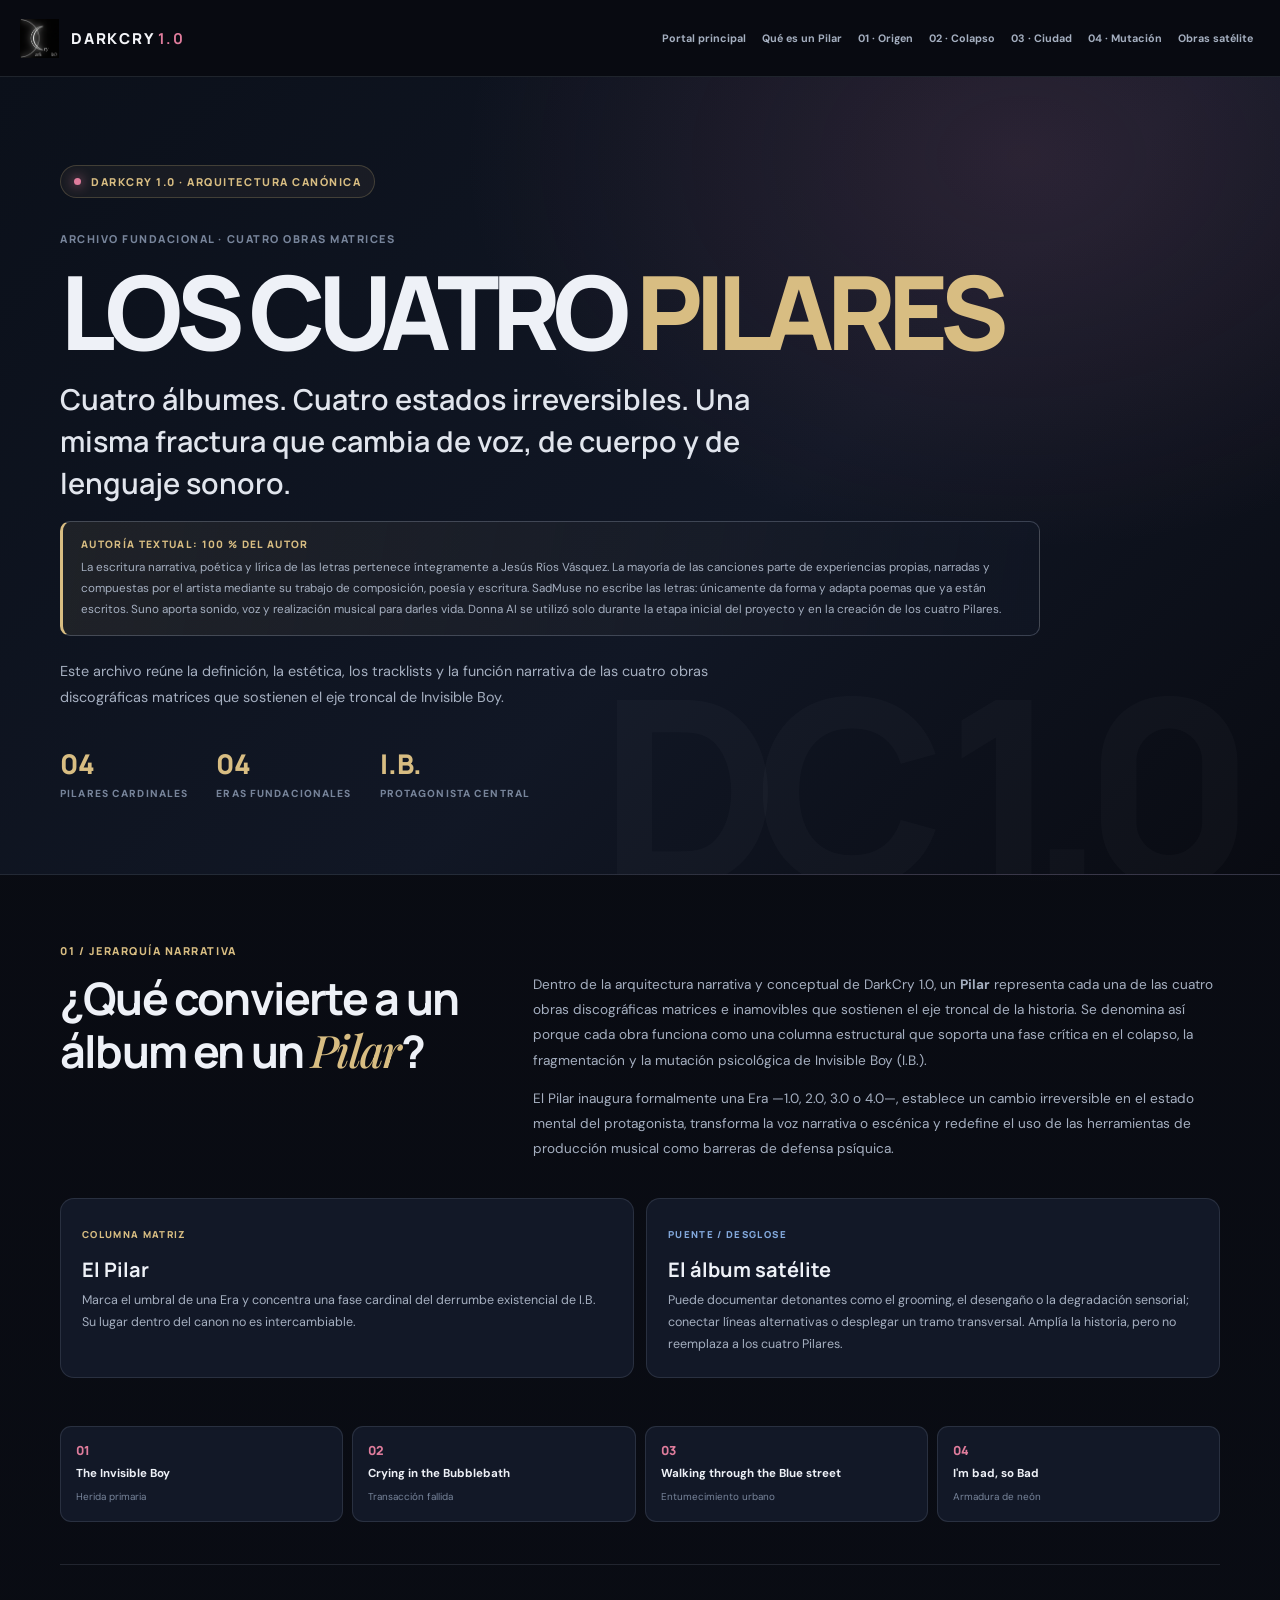
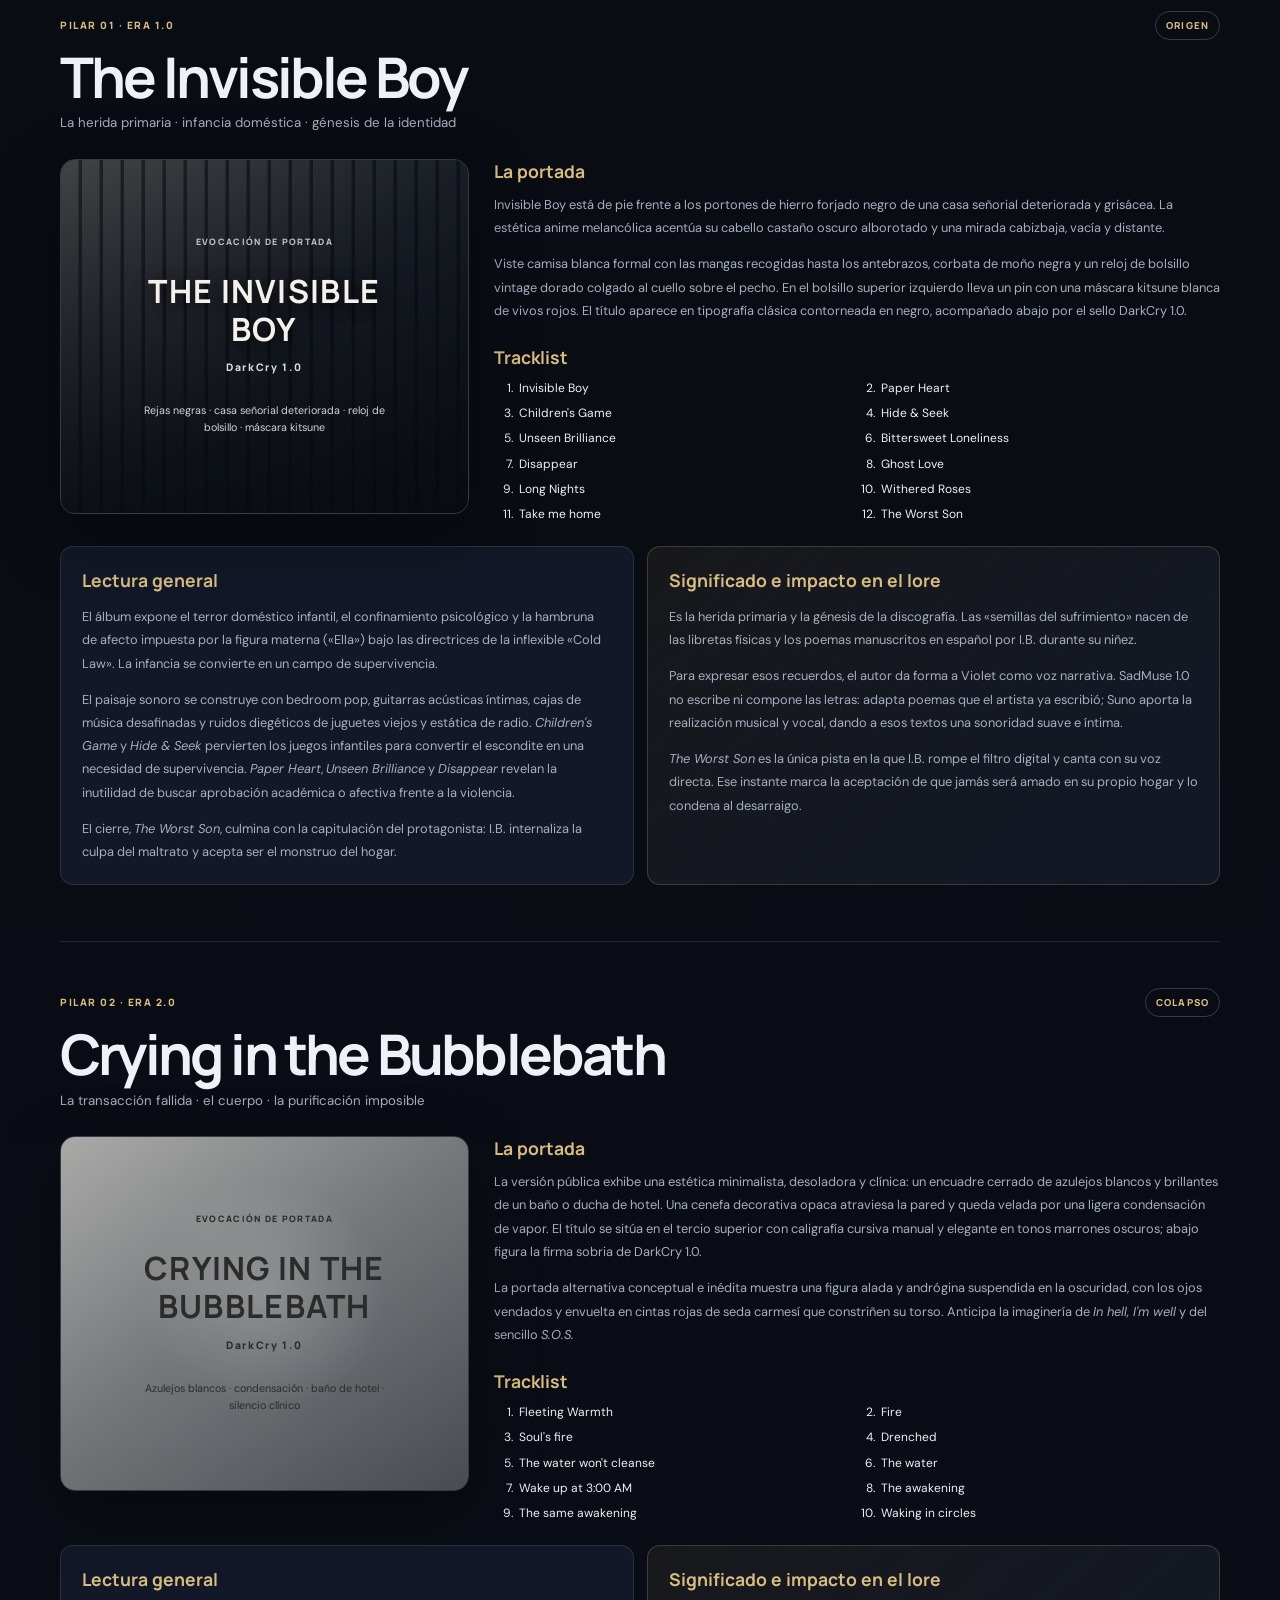
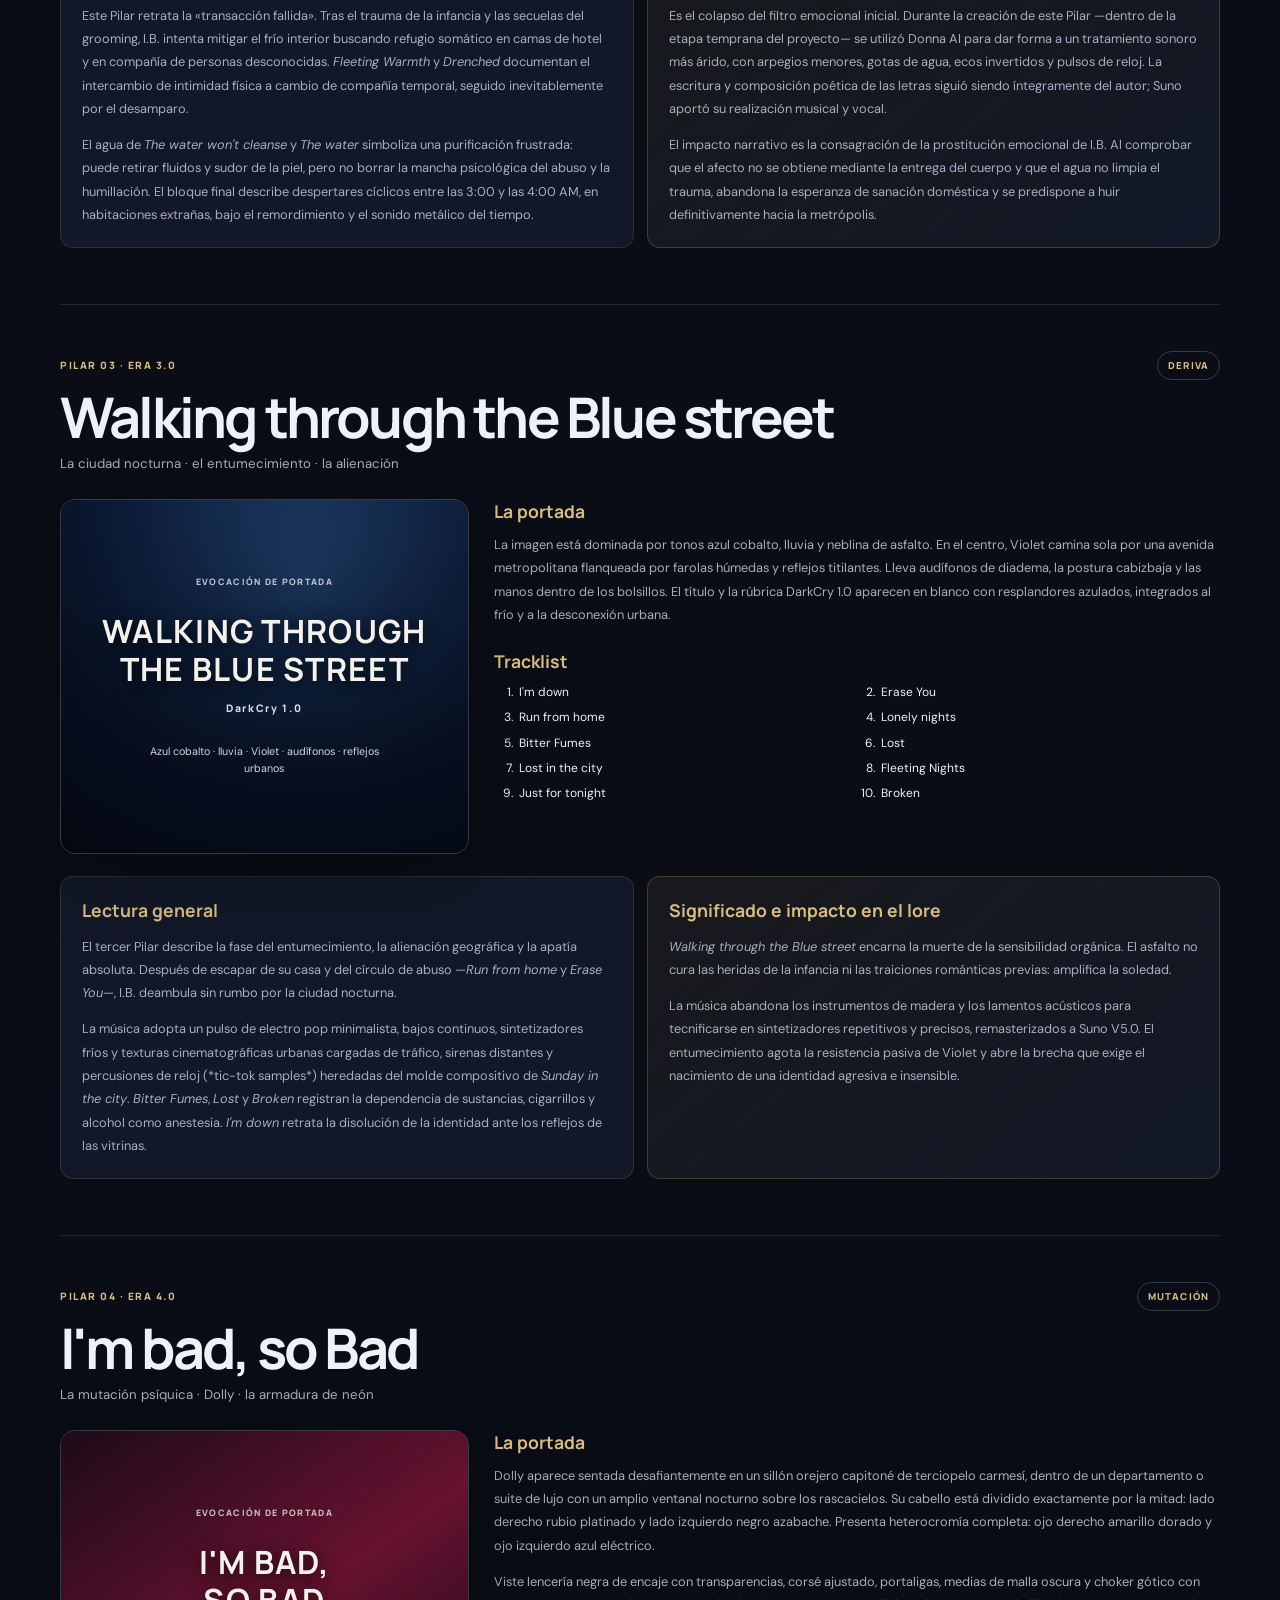
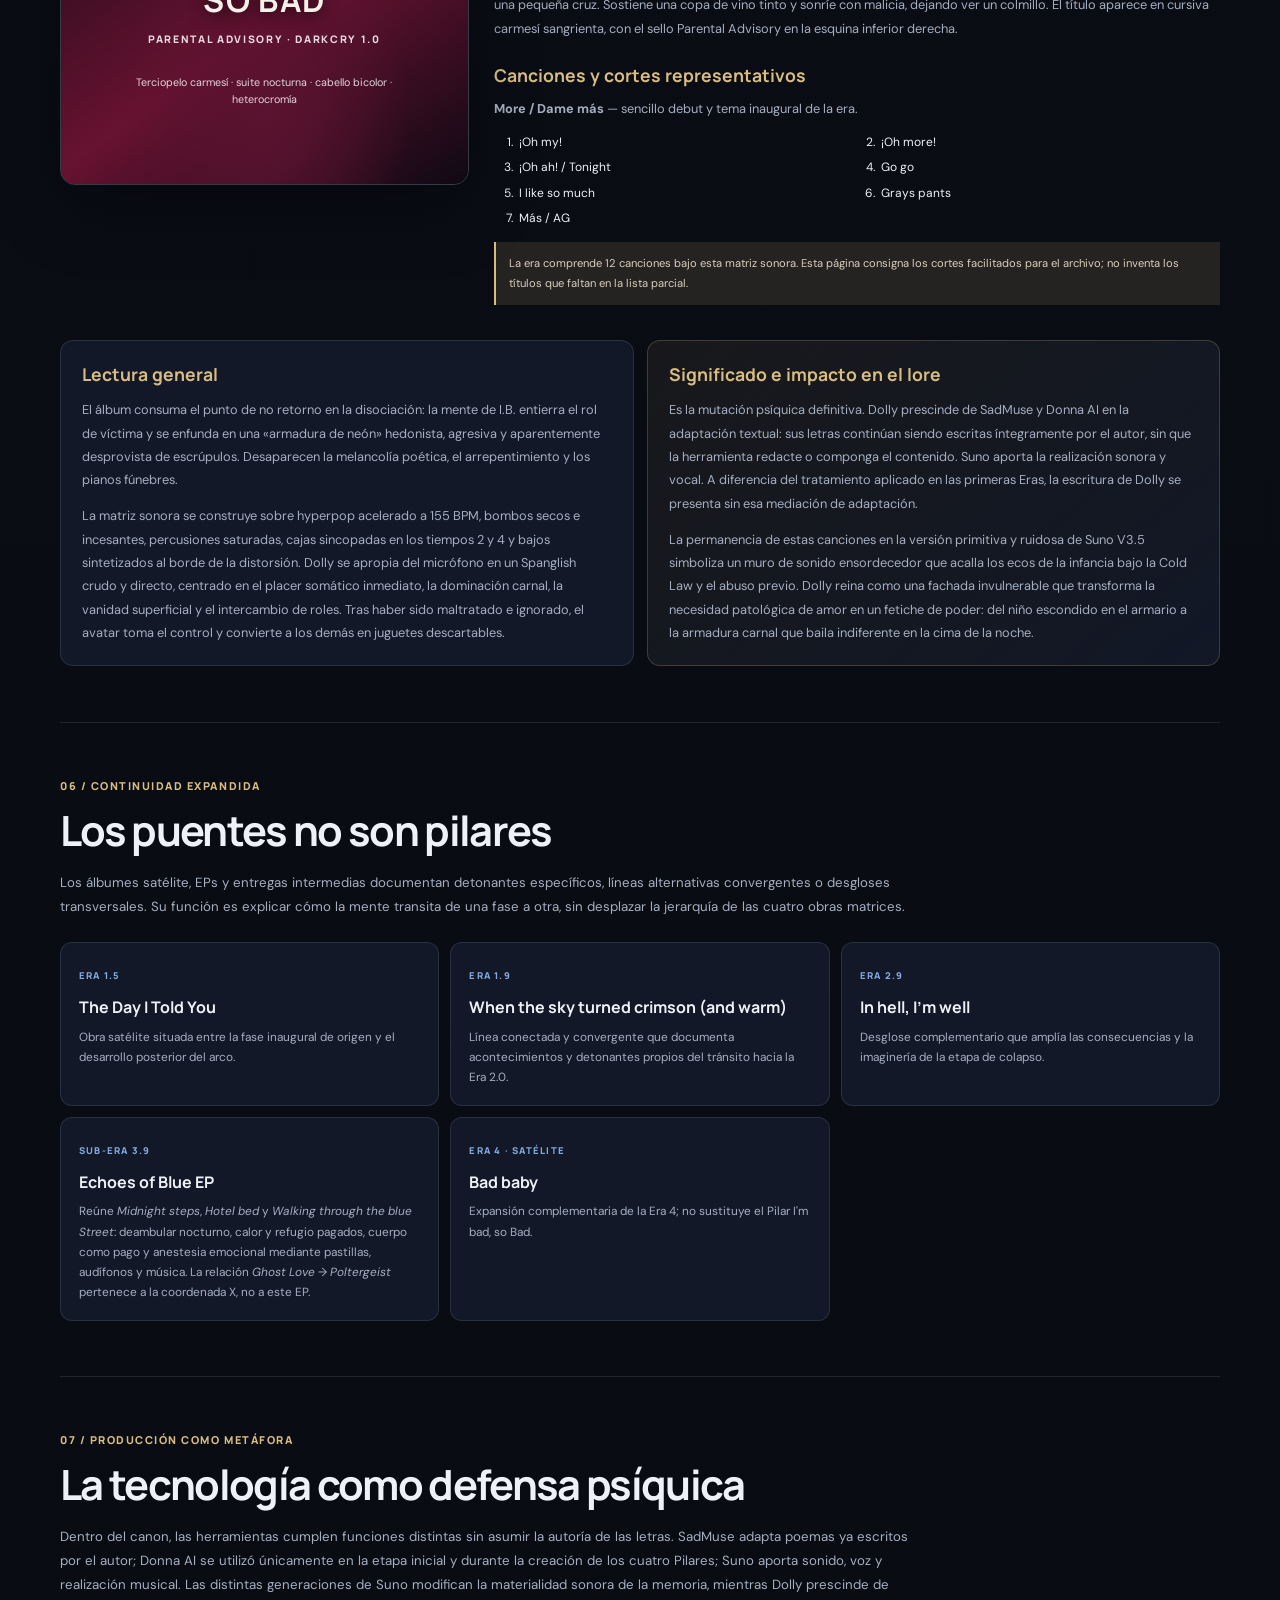
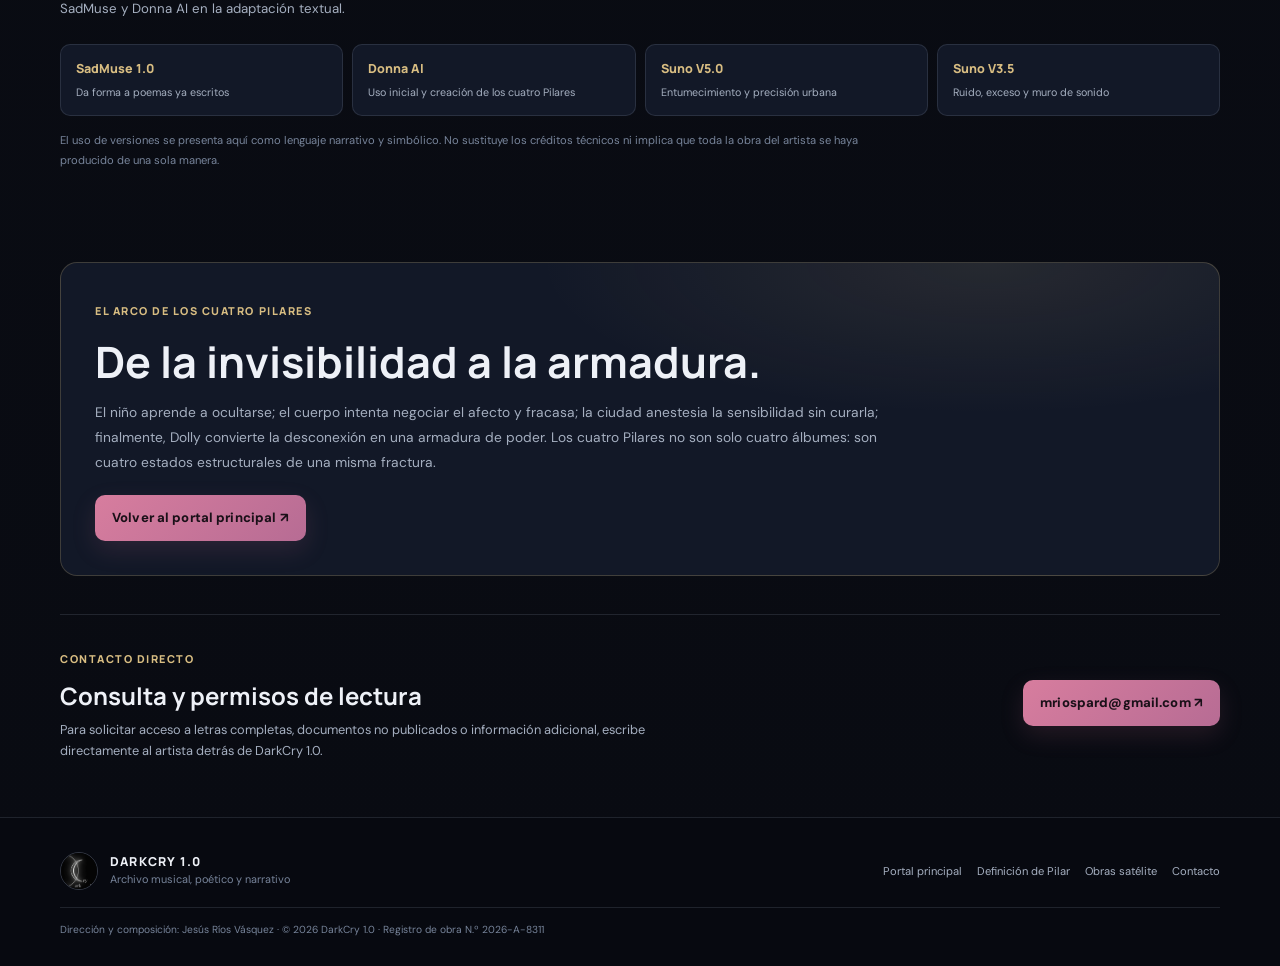
==== commit 7582e2d7: "Clarify the three-track sequence of Era 3.9 in the Pilares subpage" ====
--- a/pilares.html
+++ b/pilares.html
@@ -241,7 +241,7 @@
           <article><span>ERA 1.5</span><h3>The Day I Told You</h3><p>Obra satélite situada entre la fase inaugural de origen y el desarrollo posterior del arco.</p></article>
           <article><span>ERA 1.9</span><h3>When the sky turned crimson (and warm)</h3><p>Línea conectada y convergente que documenta acontecimientos y detonantes propios del tránsito hacia la Era 2.0.</p></article>
           <article><span>ERA 2.9</span><h3>In hell, I'm well</h3><p>Desglose complementario que amplía las consecuencias y la imaginería de la etapa de colapso.</p></article>
-          <article><span>ERA 3.9</span><h3>Echoes in Blue</h3><p>Línea convergente que acompaña la transición hacia la mutación que inaugura la Era 4.0.</p></article>
+          <article><span>SUB-ERA 3.9</span><h3>Echoes of Blue EP</h3><p>Reúne <em>Midnight steps</em>, <em>Hotel bed</em> y <em>Walking through the blue Street</em>: deambular nocturno, calor y refugio pagados, cuerpo como pago y anestesia emocional mediante pastillas, audífonos y música. La relación <em>Ghost Love</em> → <em>Poltergeist</em> pertenece a la coordenada X, no a este EP.</p></article>
           <article><span>ERA 4 · SATÉLITE</span><h3>Bad baby</h3><p>Expansión complementaria de la Era 4; no sustituye el Pilar I'm bad, so Bad.</p></article>
         </div>
       </section>
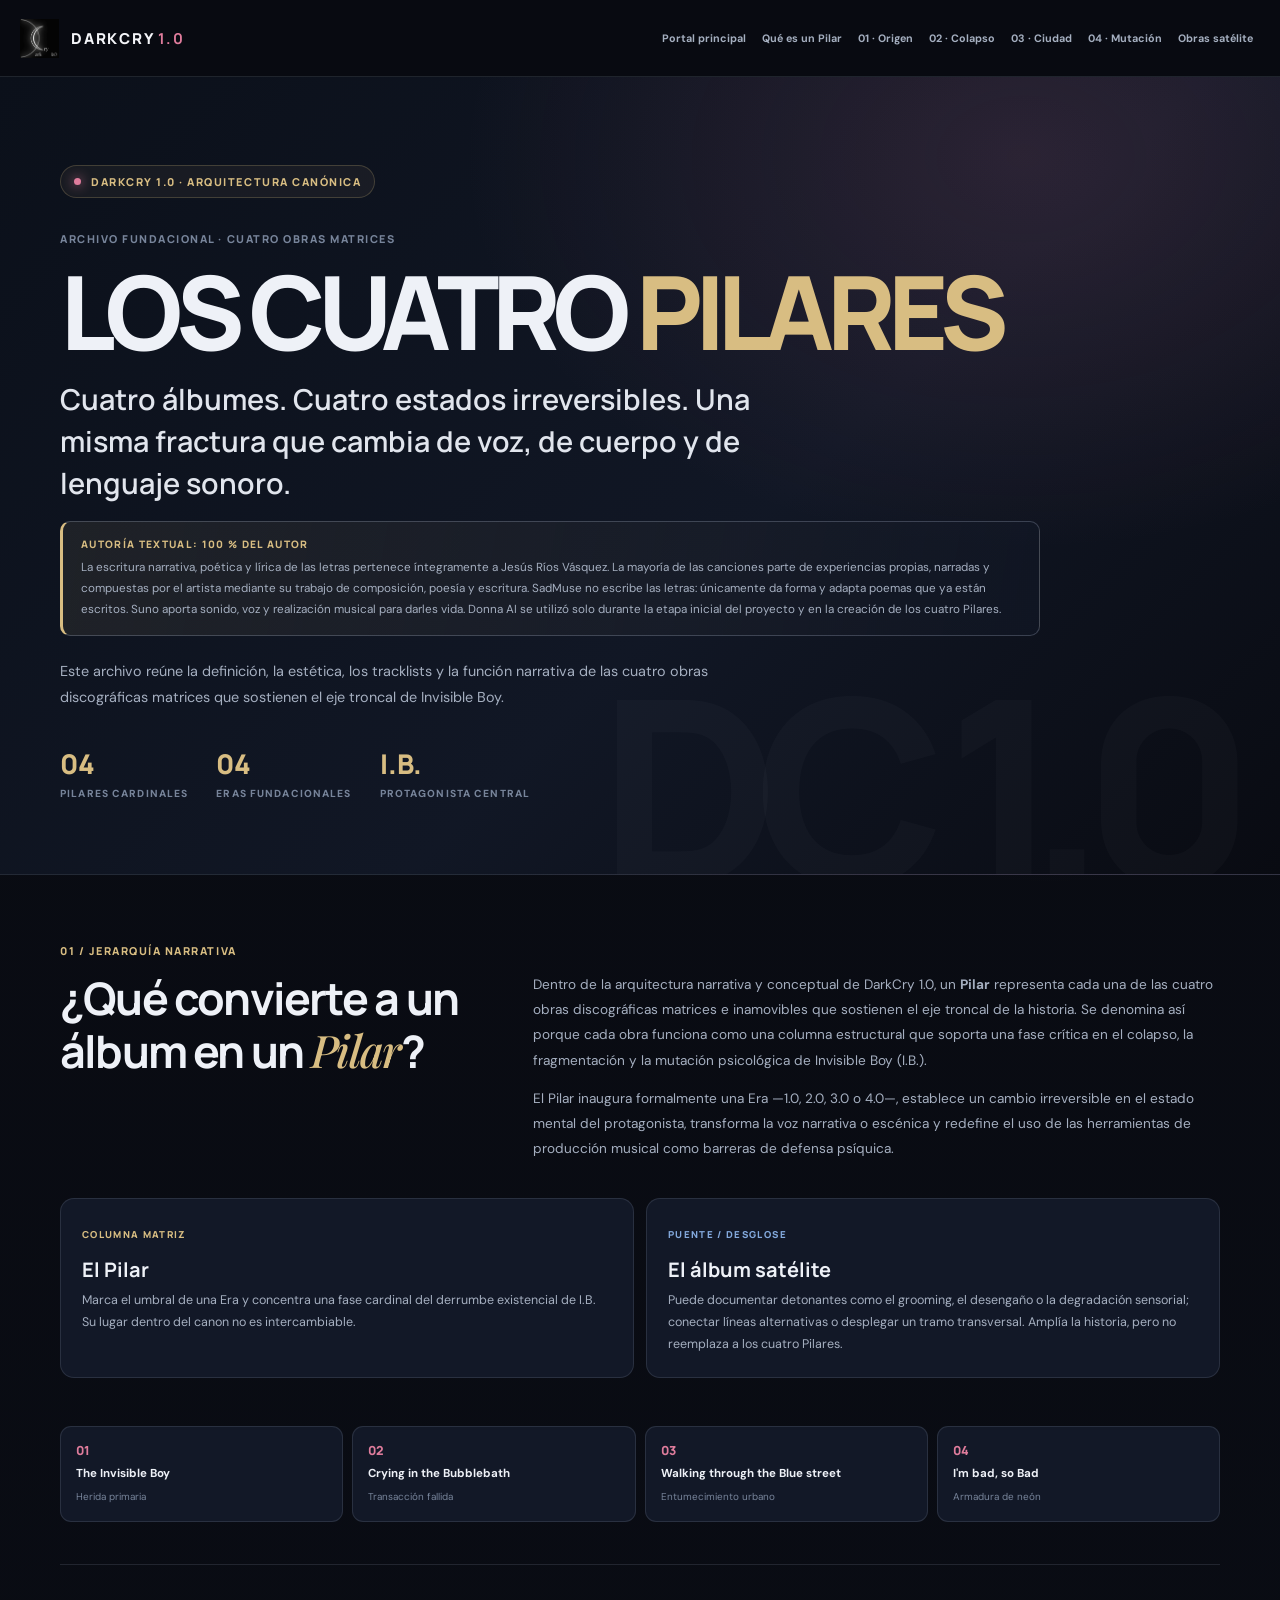
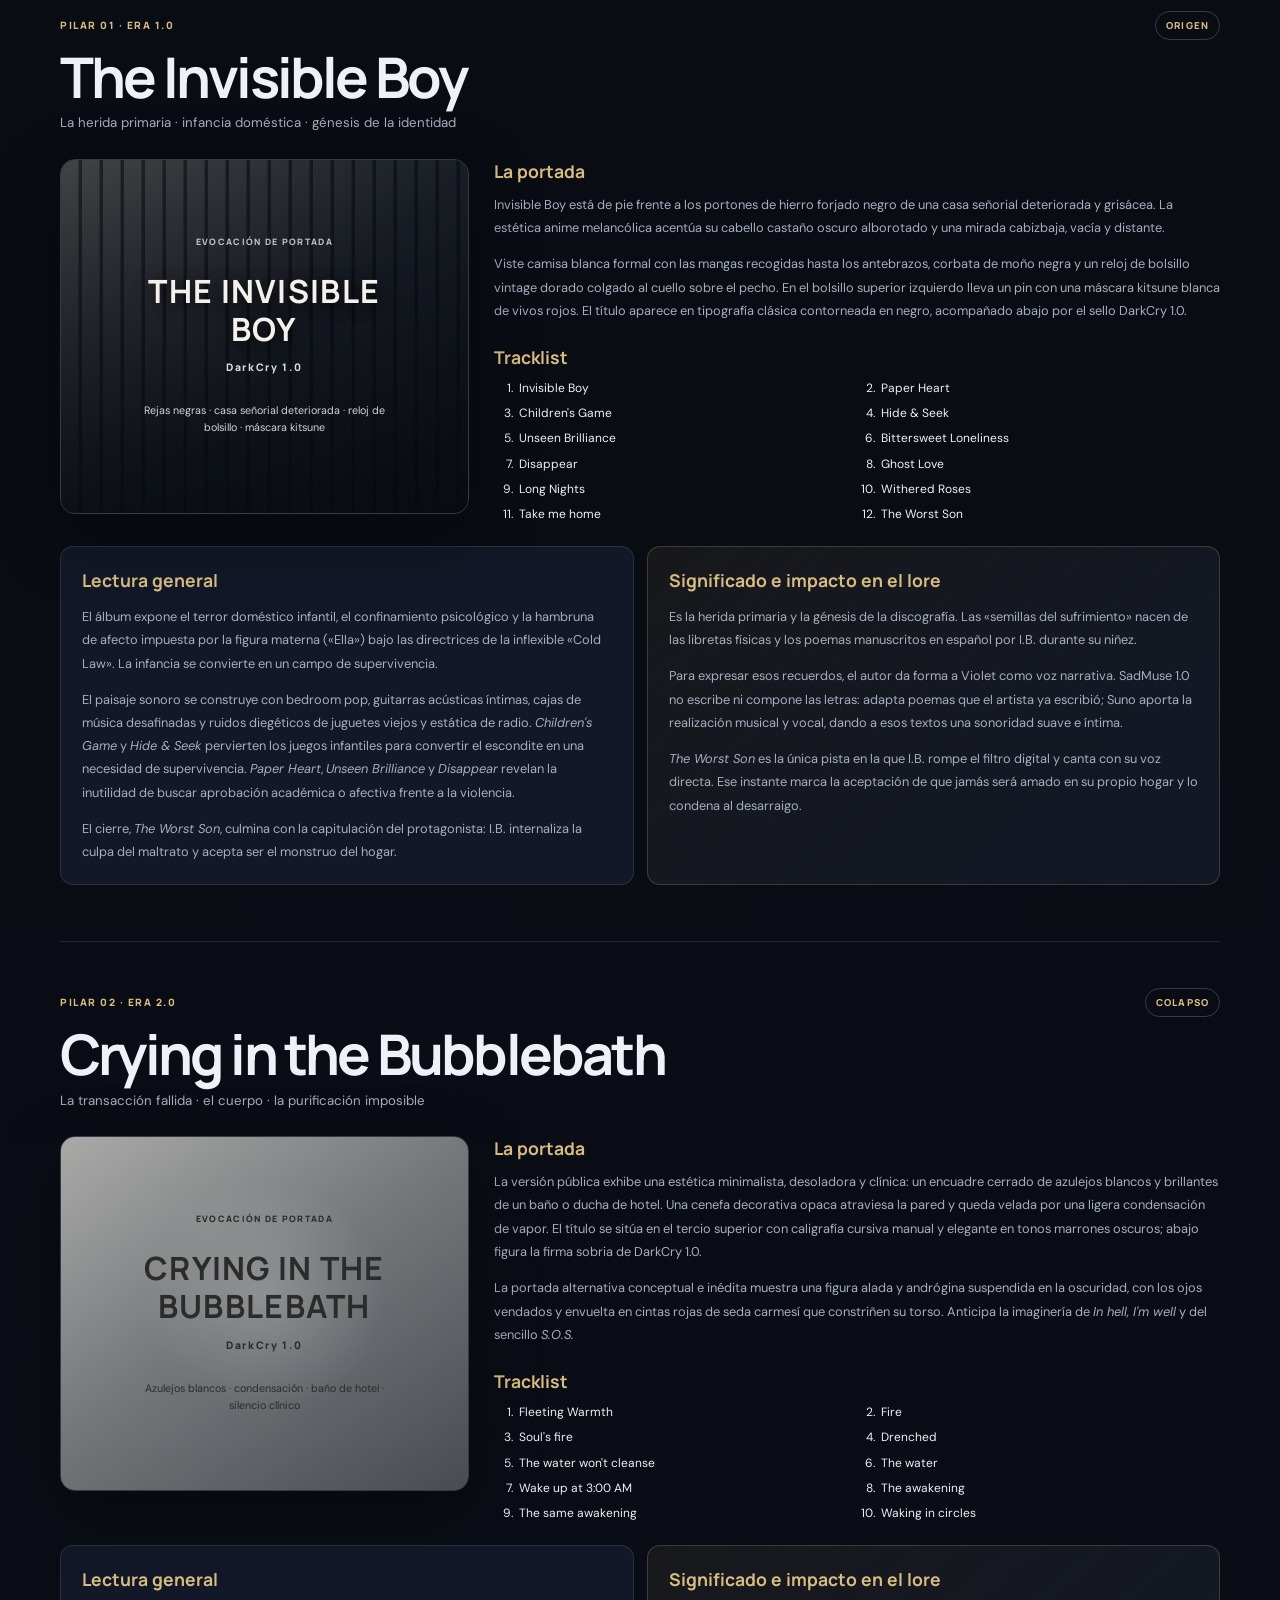
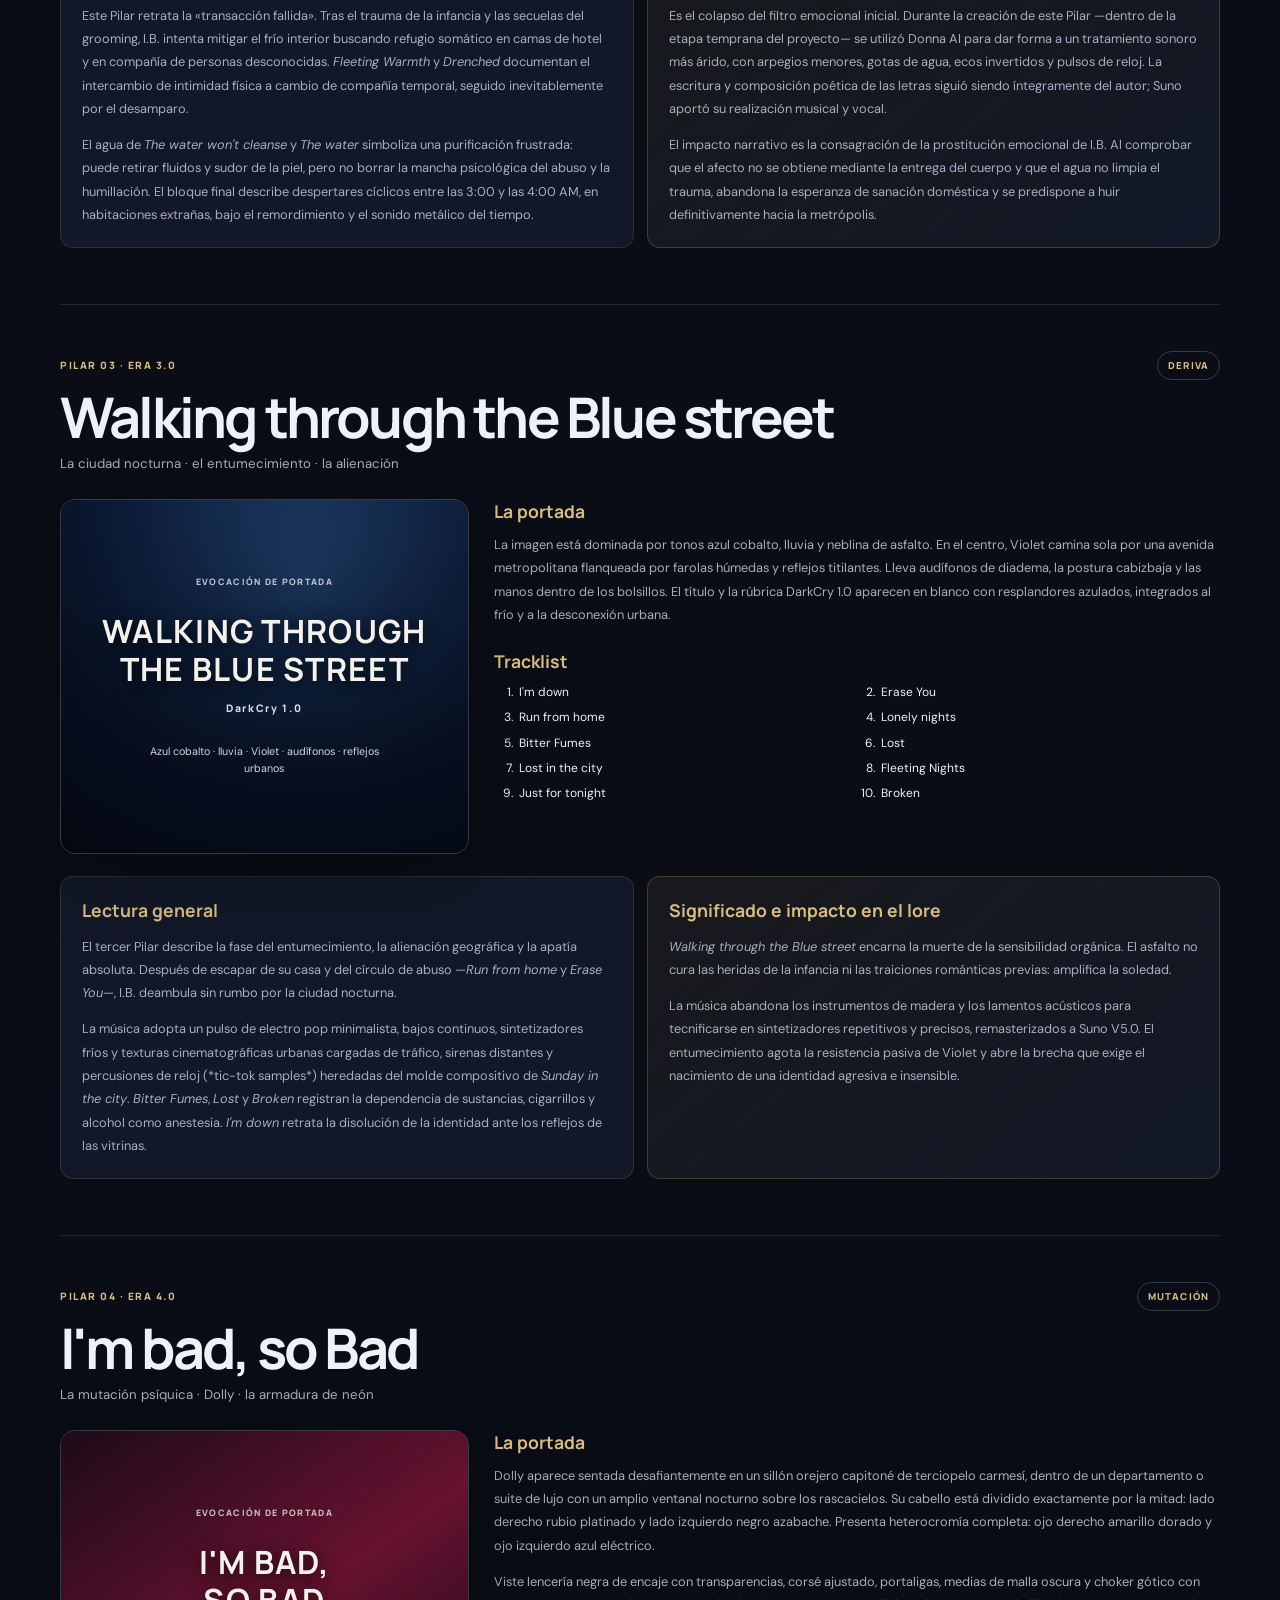
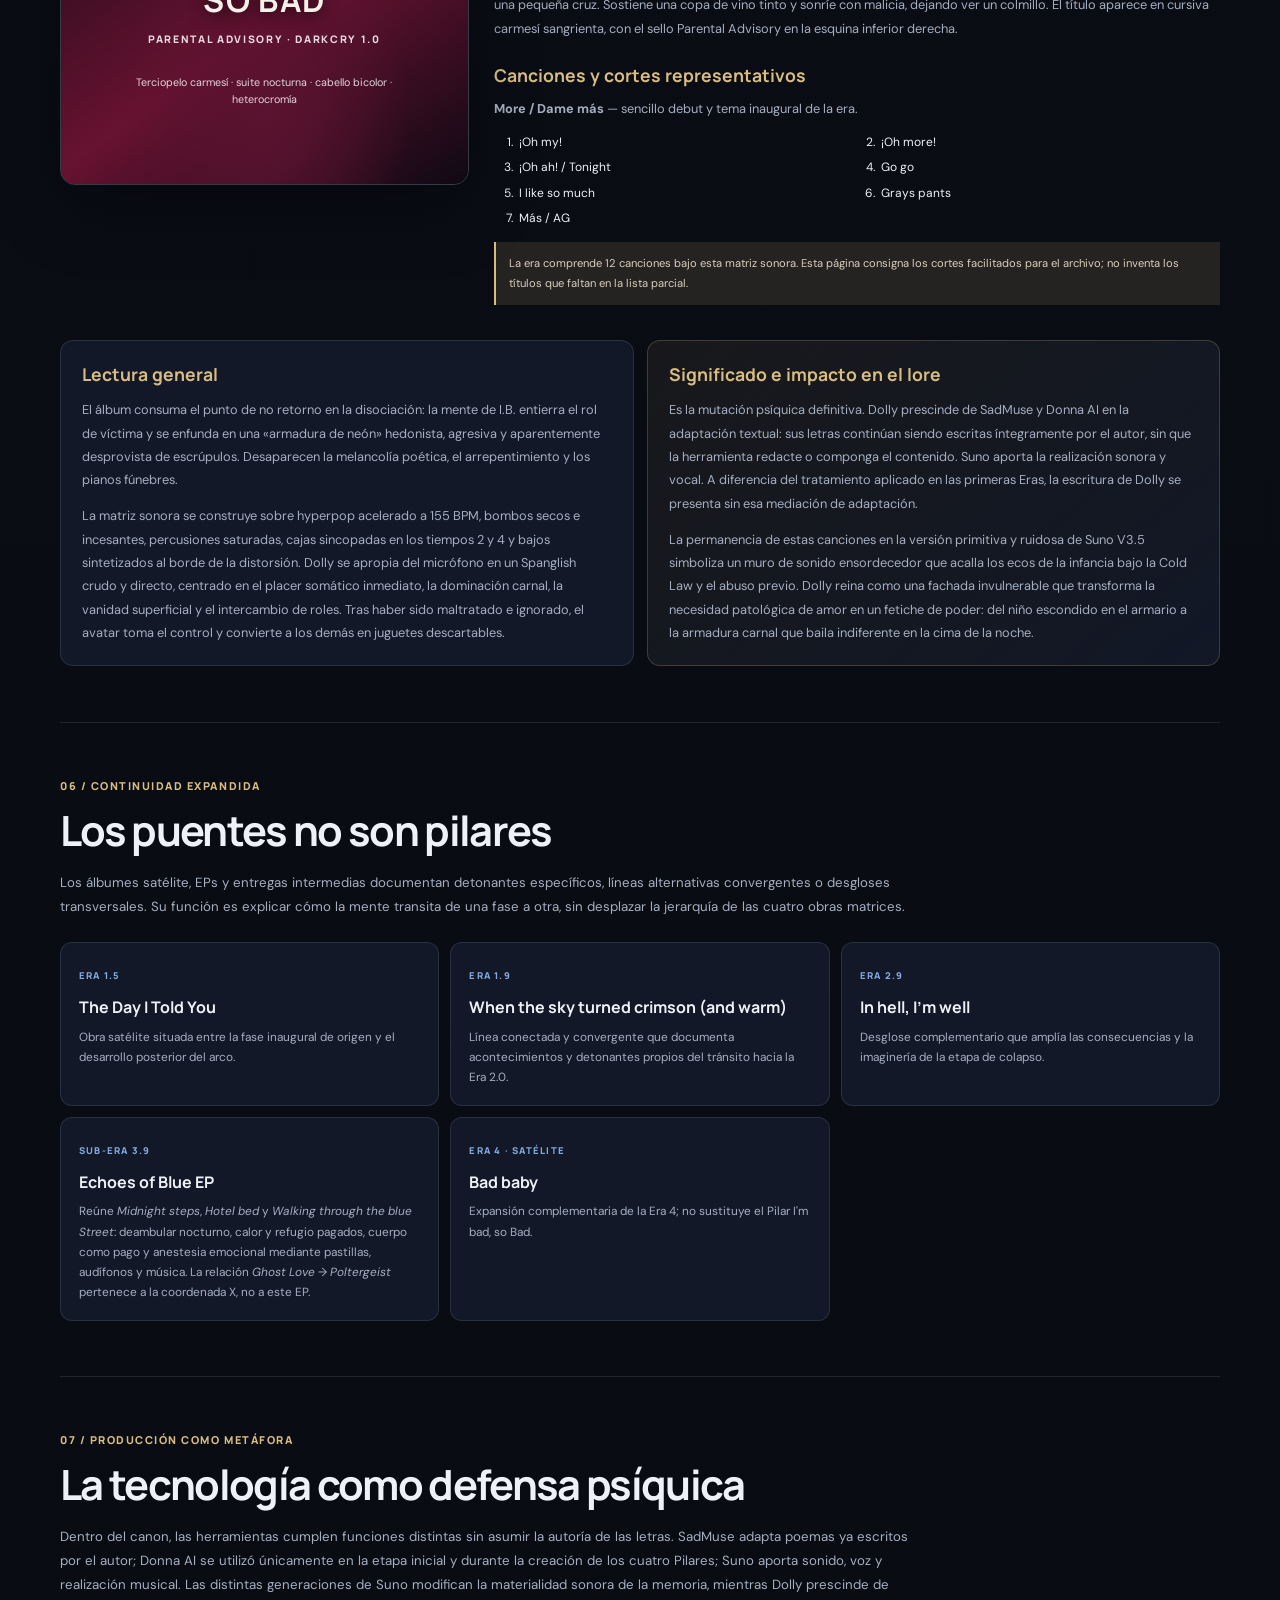
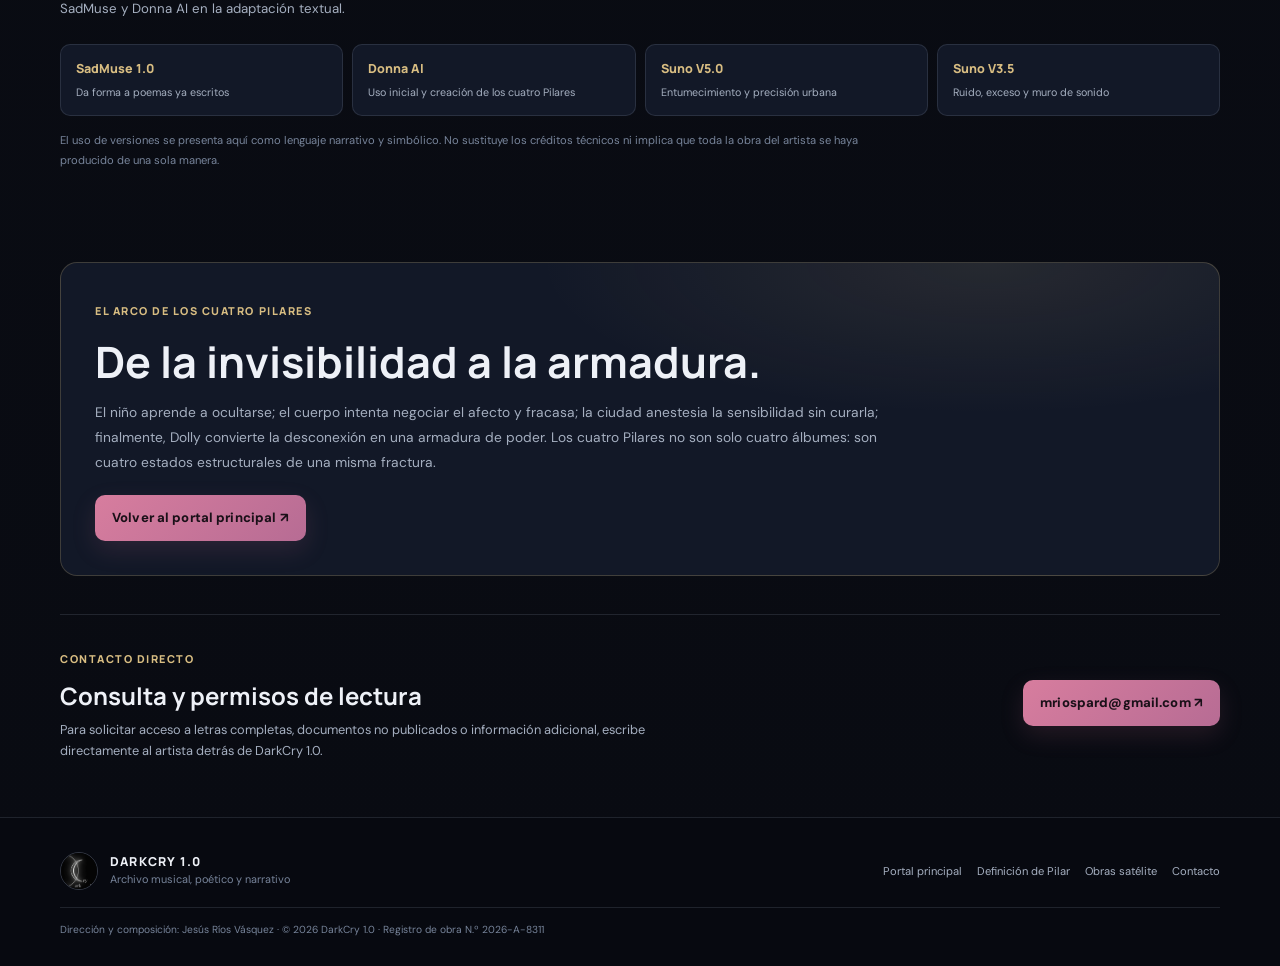
==== commit d3e99025: "Unify Pilares header and footer logo" ====
--- a/pilares.html
+++ b/pilares.html
@@ -9,7 +9,7 @@
   <meta name="author" content="DarkCry 1.0">
   <meta name="robots" content="index, follow">
   <link rel="canonical" href="https://darkcry10.github.io/pilares.html">
-  <link rel="icon" type="image/png" href="assets/DCX Logo.png">
+  <link rel="icon" type="image/png" href="assets/dcx_logo.png">
   <link rel="preconnect" href="https://fonts.googleapis.com">
   <link rel="preconnect" href="https://fonts.gstatic.com" crossorigin>
   <link href="https://fonts.googleapis.com/css2?family=DM+Sans:wght@400;500;600;700&family=Manrope:wght@400;500;600;700;800&family=Playfair+Display:wght@500;600;700&display=swap" rel="stylesheet">
@@ -21,7 +21,7 @@
   <header class="site-header">
     <div class="site-header__inner">
       <a class="brand" href="index.html#inicio" aria-label="DarkCry 1.0 — inicio">
-        <img src="assets/DCX Logo.png" alt="" class="brand__mark">
+        <img src="assets/dcx_logo.png" alt="" class="brand__mark">
         <span class="brand__wordmark">DARKCRY <strong>1.0</strong></span>
       </a>
       <nav class="site-nav pillars-nav" aria-label="Navegación de los Pilares">
